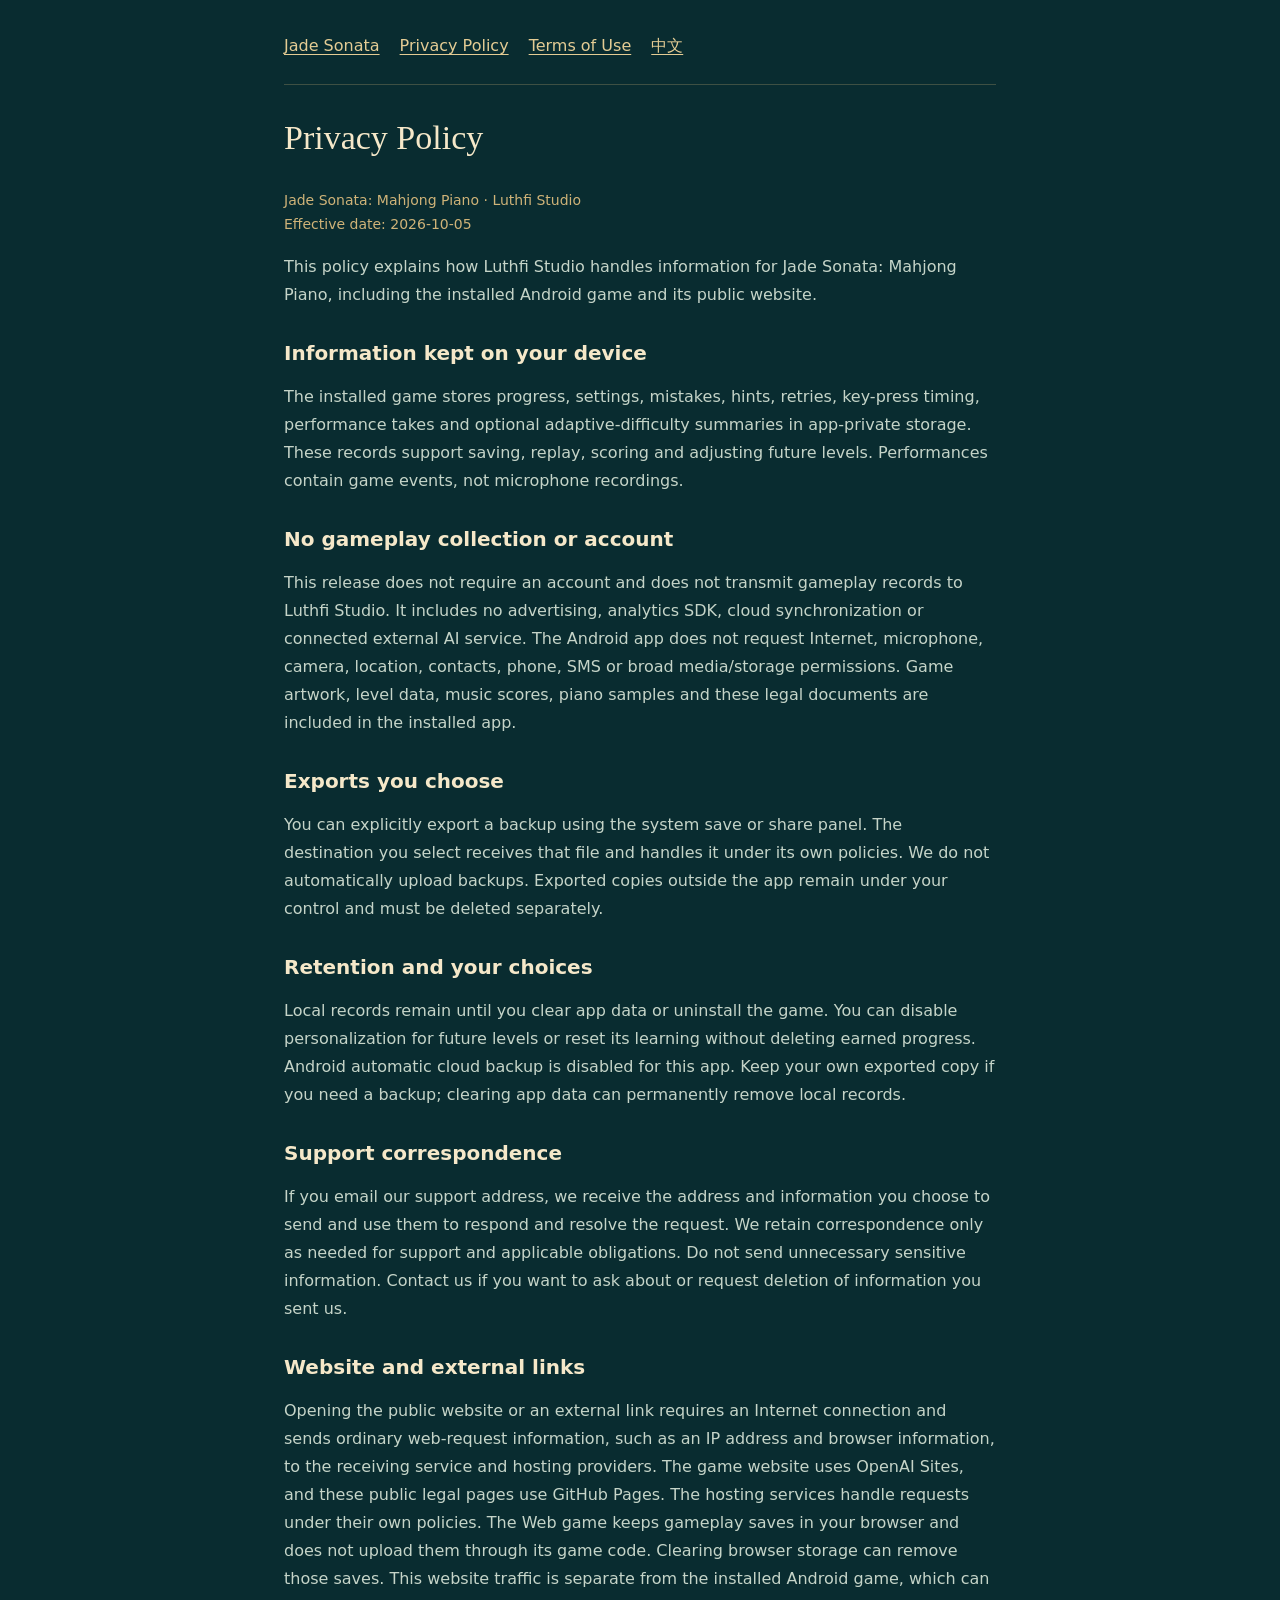
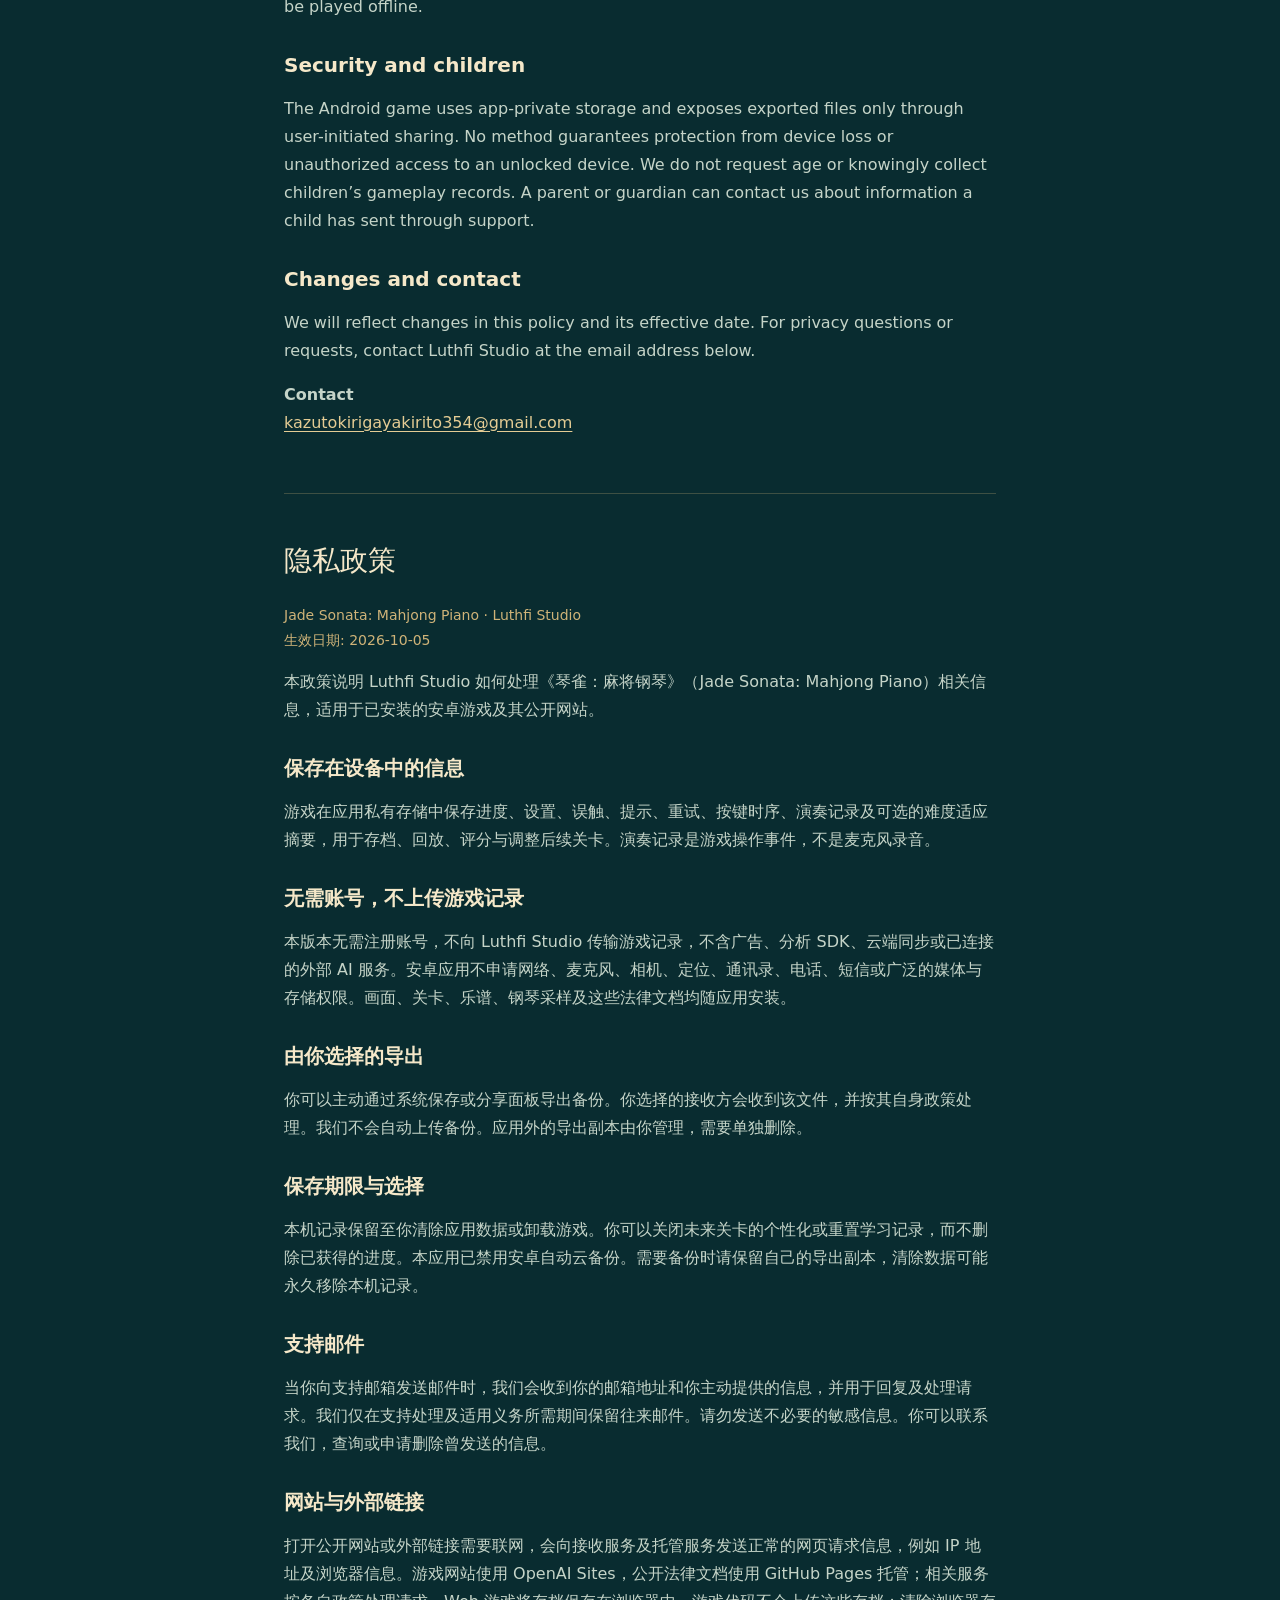
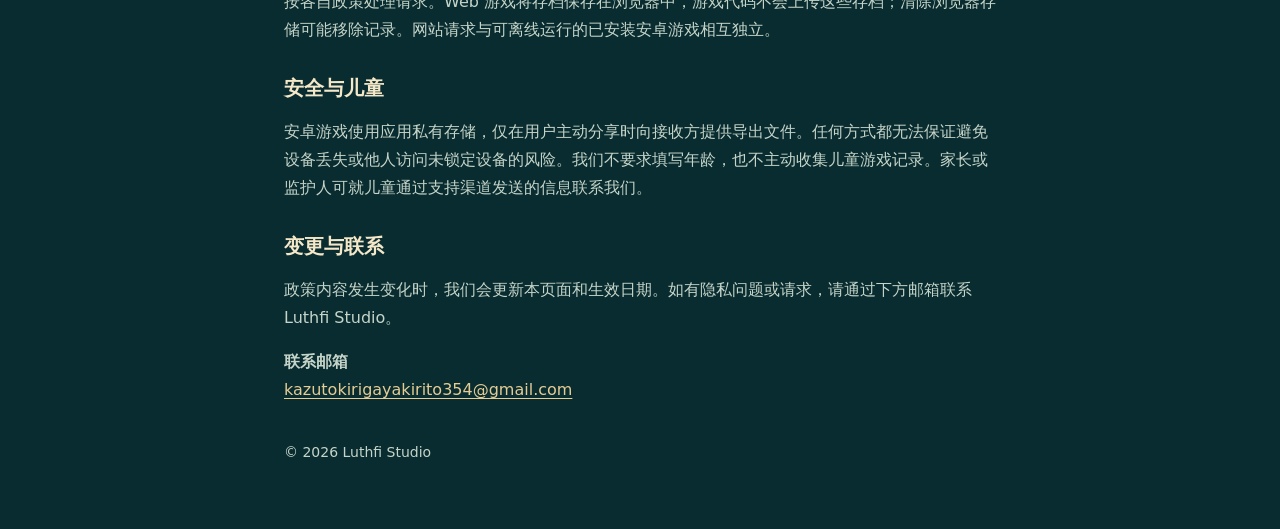
==== privacy.html @ e63b400b "Publish Jade Sonata privacy policy and terms" ====
<!doctype html><html lang="en"><head><meta charset="utf-8"><meta name="viewport" content="width=device-width,initial-scale=1"><meta name="description" content="Privacy Policy for Jade Sonata: Mahjong Piano by Luthfi Studio."><title>Privacy Policy · Jade Sonata</title><link rel="canonical" href="https://ownerhzh.github.io/jade-sonata-legal/privacy.html"><style>:root{color-scheme:dark}*{box-sizing:border-box}body{margin:0;background:#092c30;color:#f5e8c9;font:16px/1.75 system-ui,sans-serif}main{max-width:760px;margin:auto;padding:32px 24px 64px}nav{display:flex;gap:20px;flex-wrap:wrap;padding-bottom:24px;border-bottom:1px solid #cfb37844;margin-bottom:32px}a{color:#e4cc94;text-underline-offset:3px;overflow-wrap:anywhere}a:focus-visible{outline:2px solid #cfb378;outline-offset:4px}h1{font:400 34px/1.25 Georgia,'Songti SC',serif}h2{font:400 28px/1.4 Georgia,'Songti SC',serif}h3{font-size:20px;line-height:1.4;margin:30px 0 8px}p{color:#c5d4c8}.legal-meta{color:#cfb378;font-size:14px}.translation{margin-top:56px;padding-top:24px;border-top:1px solid #cfb37844}.legal-public{display:none}footer{margin-top:36px;font-size:14px;color:#c5d4c8}</style></head><body><main><nav aria-label="Legal pages"><a href="./">Jade Sonata</a><a href="privacy.html">Privacy Policy</a><a href="terms.html">Terms of Use</a><a href="#zh" lang="zh">中文</a></nav><article class="legal-copy" lang="en" data-no-translate><h1>Privacy Policy</h1><p class="legal-meta">Jade Sonata: Mahjong Piano · Luthfi Studio<br>Effective date: 2026-10-05</p><p>This policy explains how Luthfi Studio handles information for Jade Sonata: Mahjong Piano, including the installed Android game and its public website.</p><section><h3>Information kept on your device</h3><p>The installed game stores progress, settings, mistakes, hints, retries, key-press timing, performance takes and optional adaptive-difficulty summaries in app-private storage. These records support saving, replay, scoring and adjusting future levels. Performances contain game events, not microphone recordings.</p></section><section><h3>No gameplay collection or account</h3><p>This release does not require an account and does not transmit gameplay records to Luthfi Studio. It includes no advertising, analytics SDK, cloud synchronization or connected external AI service. The Android app does not request Internet, microphone, camera, location, contacts, phone, SMS or broad media/storage permissions. Game artwork, level data, music scores, piano samples and these legal documents are included in the installed app.</p></section><section><h3>Exports you choose</h3><p>You can explicitly export a backup using the system save or share panel. The destination you select receives that file and handles it under its own policies. We do not automatically upload backups. Exported copies outside the app remain under your control and must be deleted separately.</p></section><section><h3>Retention and your choices</h3><p>Local records remain until you clear app data or uninstall the game. You can disable personalization for future levels or reset its learning without deleting earned progress. Android automatic cloud backup is disabled for this app. Keep your own exported copy if you need a backup; clearing app data can permanently remove local records.</p></section><section><h3>Support correspondence</h3><p>If you email our support address, we receive the address and information you choose to send and use them to respond and resolve the request. We retain correspondence only as needed for support and applicable obligations. Do not send unnecessary sensitive information. Contact us if you want to ask about or request deletion of information you sent us.</p></section><section><h3>Website and external links</h3><p>Opening the public website or an external link requires an Internet connection and sends ordinary web-request information, such as an IP address and browser information, to the receiving service and hosting providers. The game website uses OpenAI Sites, and these public legal pages use GitHub Pages. The hosting services handle requests under their own policies. The Web game keeps gameplay saves in your browser and does not upload them through its game code. Clearing browser storage can remove those saves. This website traffic is separate from the installed Android game, which can be played offline.</p></section><section><h3>Security and children</h3><p>The Android game uses app-private storage and exposes exported files only through user-initiated sharing. No method guarantees protection from device loss or unauthorized access to an unlocked device. We do not request age or knowingly collect children’s gameplay records. A parent or guardian can contact us about information a child has sent through support.</p></section><section><h3>Changes and contact</h3><p>We will reflect changes in this policy and its effective date. For privacy questions or requests, contact Luthfi Studio at the email address below.</p></section><p><strong>Contact</strong><br><a href="mailto:kazutokirigayakirito354@gmail.com">kazutokirigayakirito354@gmail.com</a></p><p class="legal-public"><a href="https://ownerhzh.github.io/jade-sonata-legal/privacy.html" rel="noreferrer">Open the public page (Internet required)</a></p></article><div class="translation" id="zh"><article class="legal-copy" lang="zh" data-no-translate><h2>隐私政策</h2><p class="legal-meta">Jade Sonata: Mahjong Piano · Luthfi Studio<br>生效日期: 2026-10-05</p><p>本政策说明 Luthfi Studio 如何处理《琴雀：麻将钢琴》（Jade Sonata: Mahjong Piano）相关信息，适用于已安装的安卓游戏及其公开网站。</p><section><h3>保存在设备中的信息</h3><p>游戏在应用私有存储中保存进度、设置、误触、提示、重试、按键时序、演奏记录及可选的难度适应摘要，用于存档、回放、评分与调整后续关卡。演奏记录是游戏操作事件，不是麦克风录音。</p></section><section><h3>无需账号，不上传游戏记录</h3><p>本版本无需注册账号，不向 Luthfi Studio 传输游戏记录，不含广告、分析 SDK、云端同步或已连接的外部 AI 服务。安卓应用不申请网络、麦克风、相机、定位、通讯录、电话、短信或广泛的媒体与存储权限。画面、关卡、乐谱、钢琴采样及这些法律文档均随应用安装。</p></section><section><h3>由你选择的导出</h3><p>你可以主动通过系统保存或分享面板导出备份。你选择的接收方会收到该文件，并按其自身政策处理。我们不会自动上传备份。应用外的导出副本由你管理，需要单独删除。</p></section><section><h3>保存期限与选择</h3><p>本机记录保留至你清除应用数据或卸载游戏。你可以关闭未来关卡的个性化或重置学习记录，而不删除已获得的进度。本应用已禁用安卓自动云备份。需要备份时请保留自己的导出副本，清除数据可能永久移除本机记录。</p></section><section><h3>支持邮件</h3><p>当你向支持邮箱发送邮件时，我们会收到你的邮箱地址和你主动提供的信息，并用于回复及处理请求。我们仅在支持处理及适用义务所需期间保留往来邮件。请勿发送不必要的敏感信息。你可以联系我们，查询或申请删除曾发送的信息。</p></section><section><h3>网站与外部链接</h3><p>打开公开网站或外部链接需要联网，会向接收服务及托管服务发送正常的网页请求信息，例如 IP 地址及浏览器信息。游戏网站使用 OpenAI Sites，公开法律文档使用 GitHub Pages 托管；相关服务按各自政策处理请求。Web 游戏将存档保存在浏览器中，游戏代码不会上传这些存档；清除浏览器存储可能移除记录。网站请求与可离线运行的已安装安卓游戏相互独立。</p></section><section><h3>安全与儿童</h3><p>安卓游戏使用应用私有存储，仅在用户主动分享时向接收方提供导出文件。任何方式都无法保证避免设备丢失或他人访问未锁定设备的风险。我们不要求填写年龄，也不主动收集儿童游戏记录。家长或监护人可就儿童通过支持渠道发送的信息联系我们。</p></section><section><h3>变更与联系</h3><p>政策内容发生变化时，我们会更新本页面和生效日期。如有隐私问题或请求，请通过下方邮箱联系 Luthfi Studio。</p></section><p><strong>联系邮箱</strong><br><a href="mailto:kazutokirigayakirito354@gmail.com">kazutokirigayakirito354@gmail.com</a></p><p class="legal-public"><a href="https://ownerhzh.github.io/jade-sonata-legal/privacy.html" rel="noreferrer">查看公开网页（需要网络）</a></p></article></div><footer>© 2026 Luthfi Studio</footer></main></body></html>
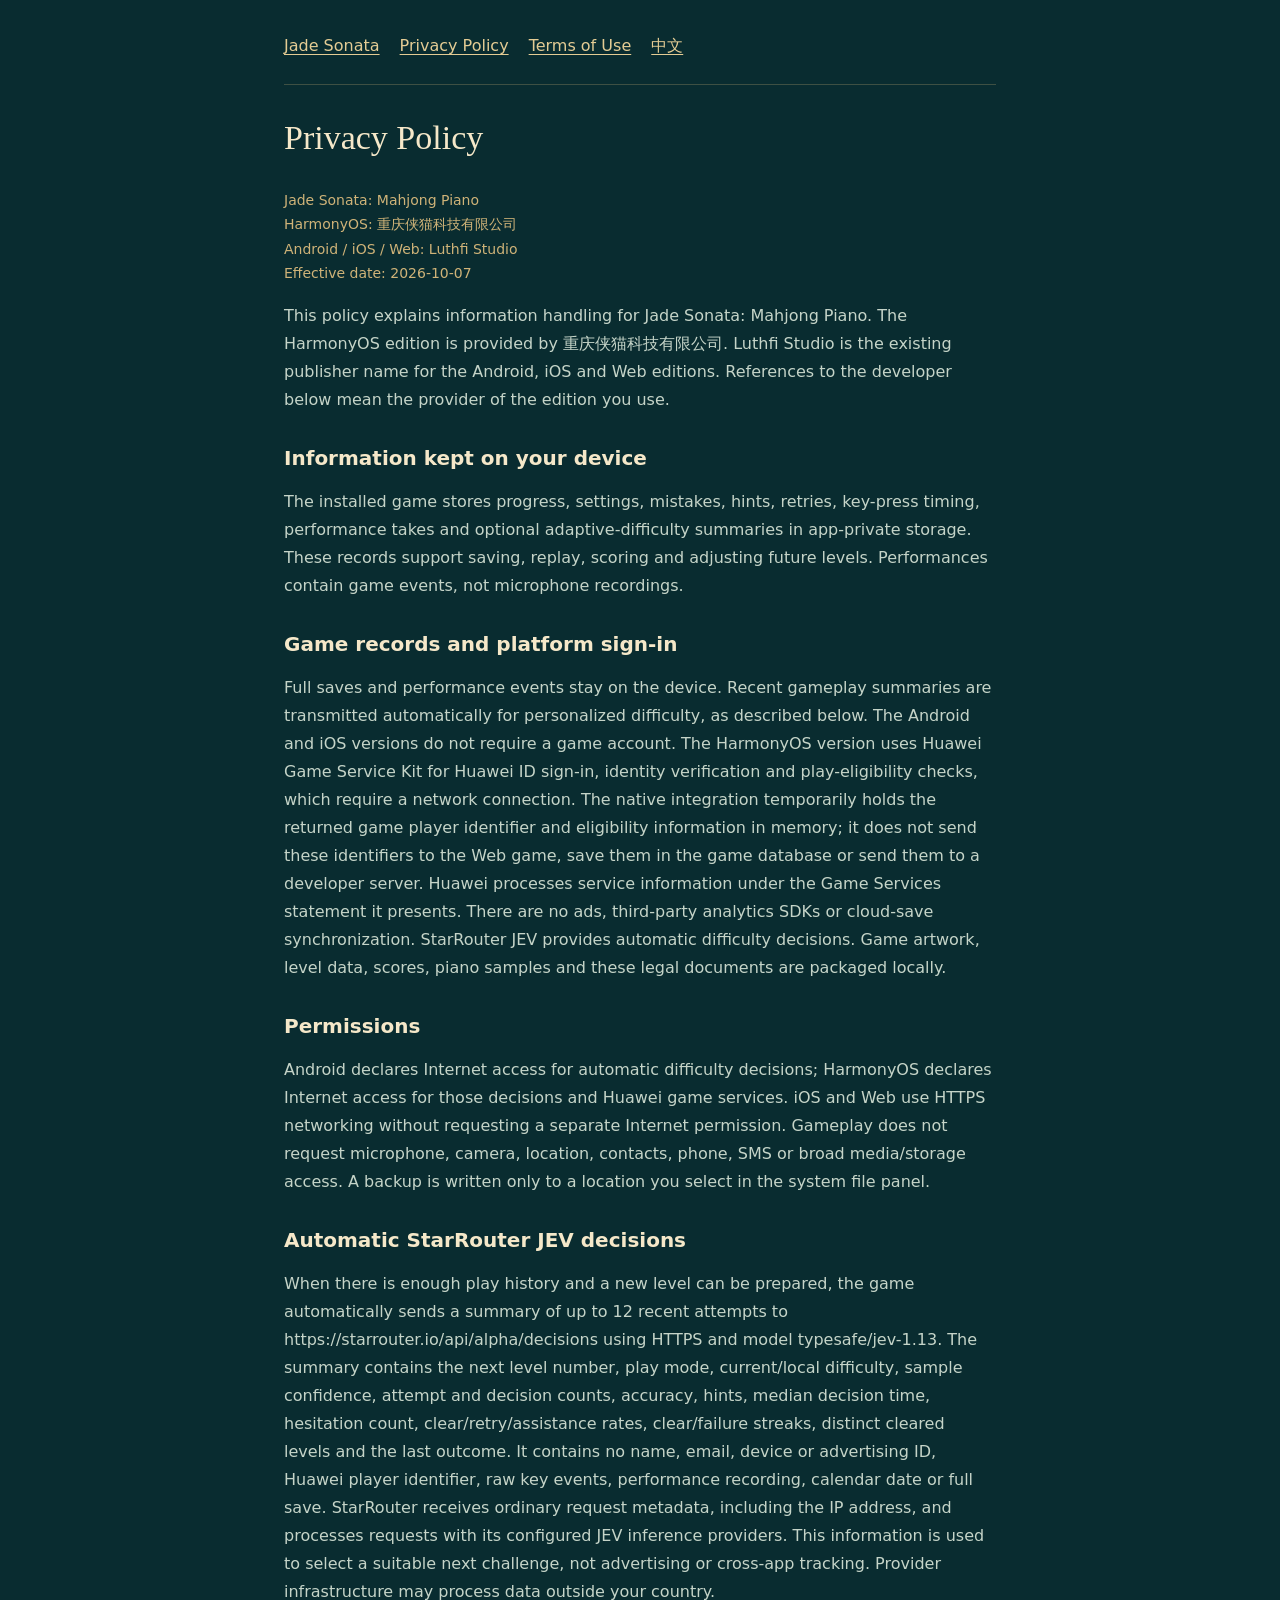
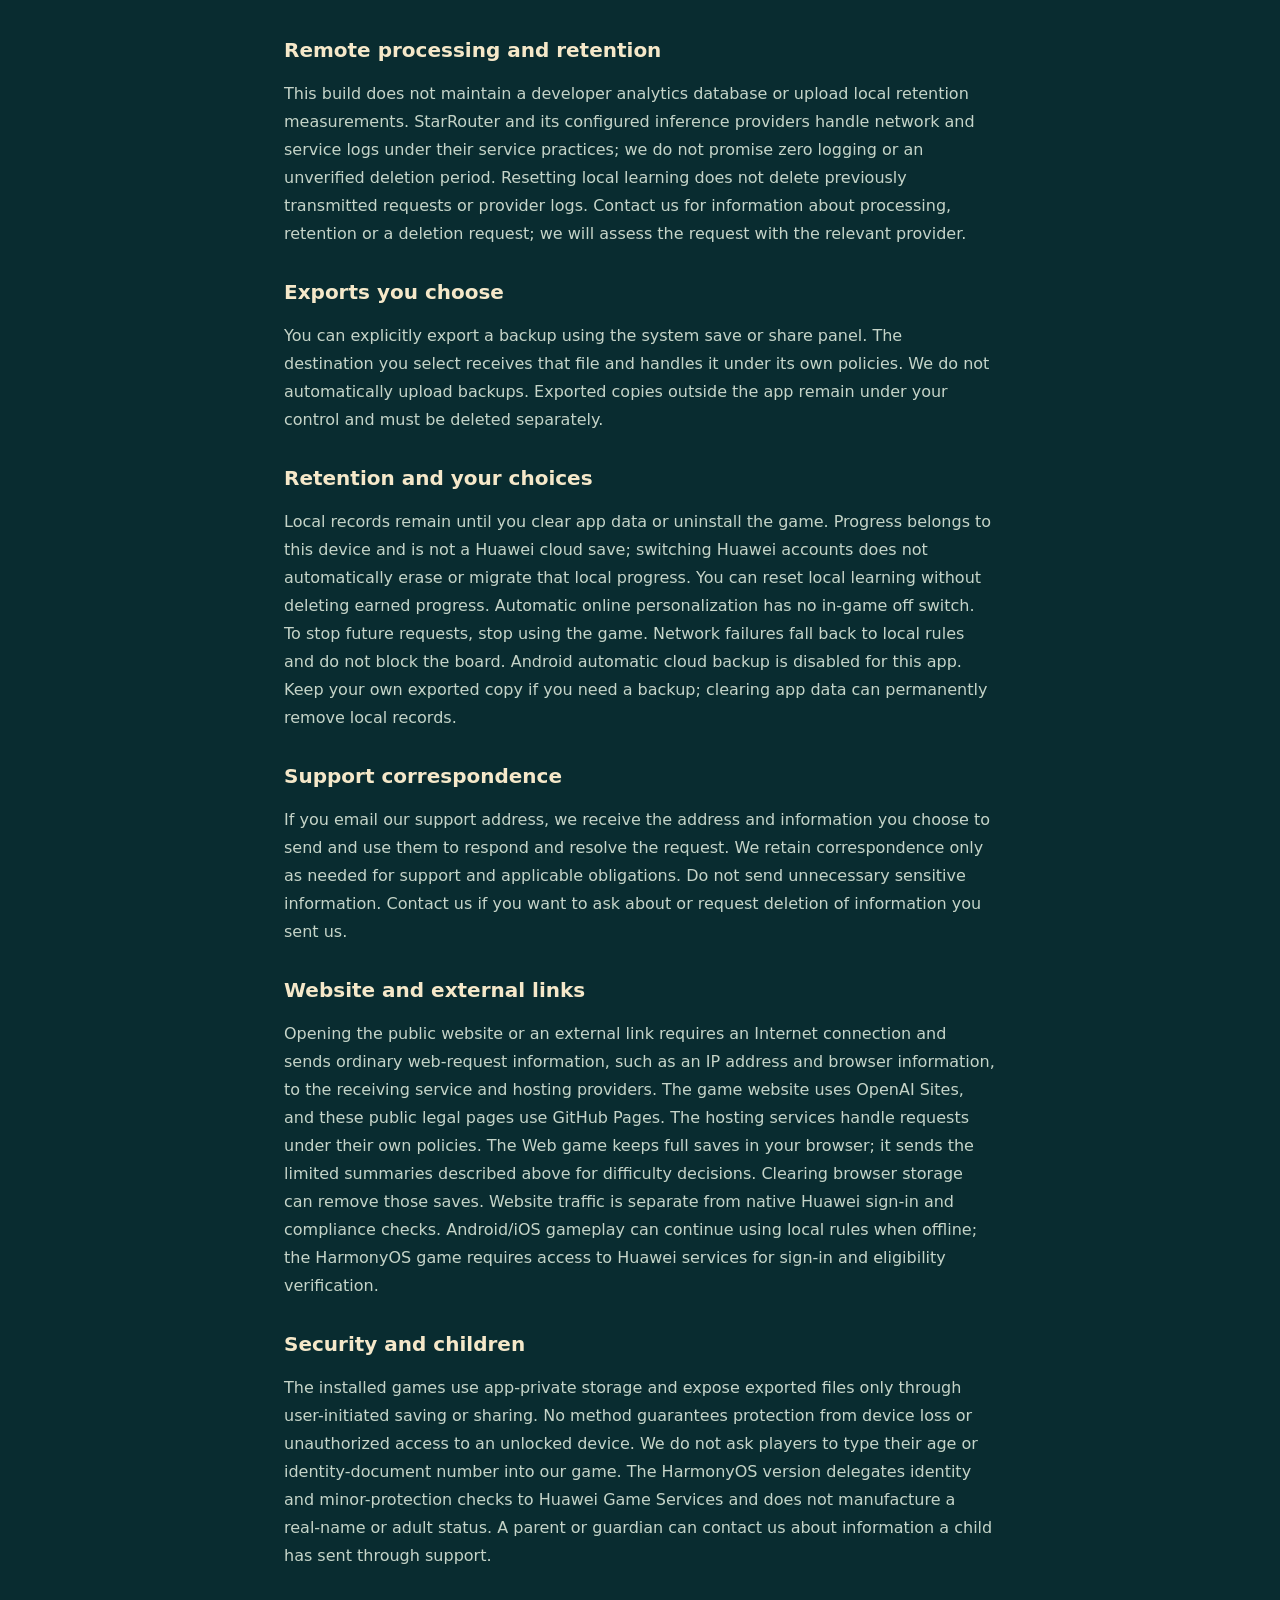
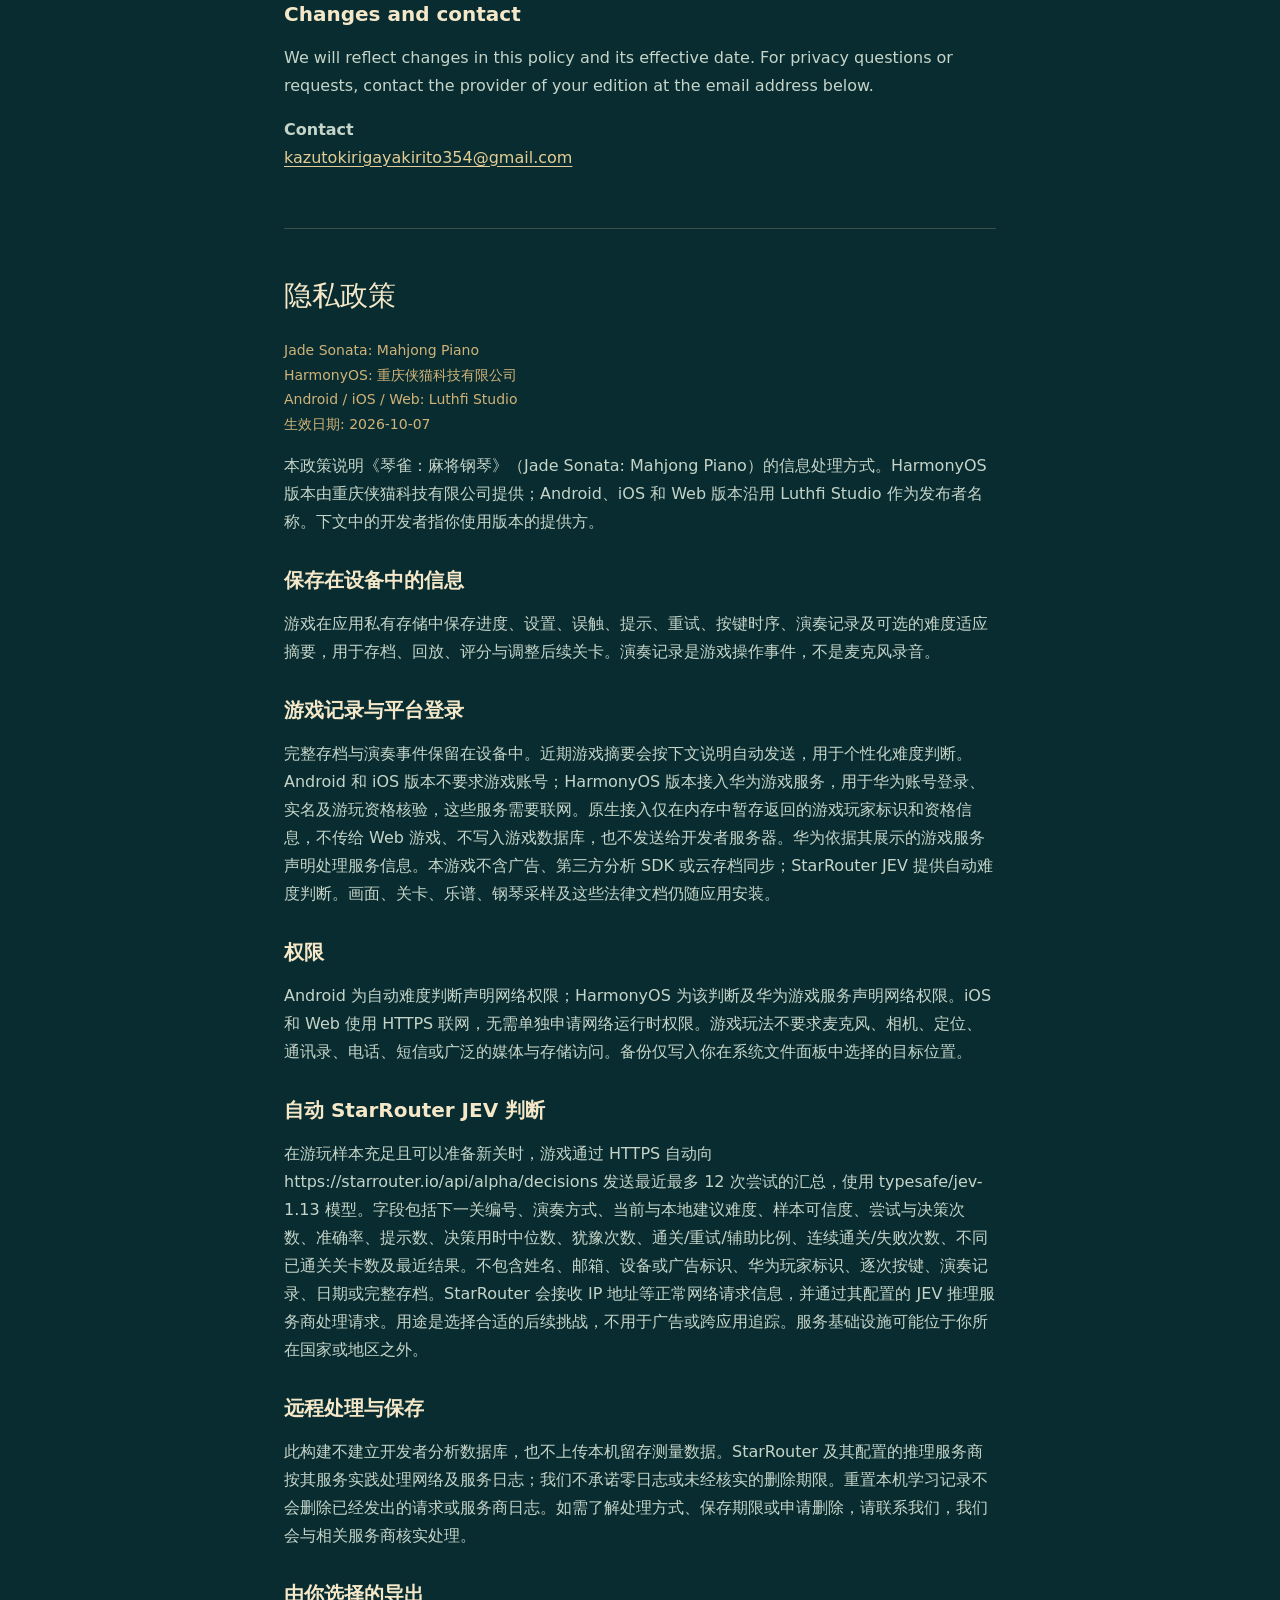
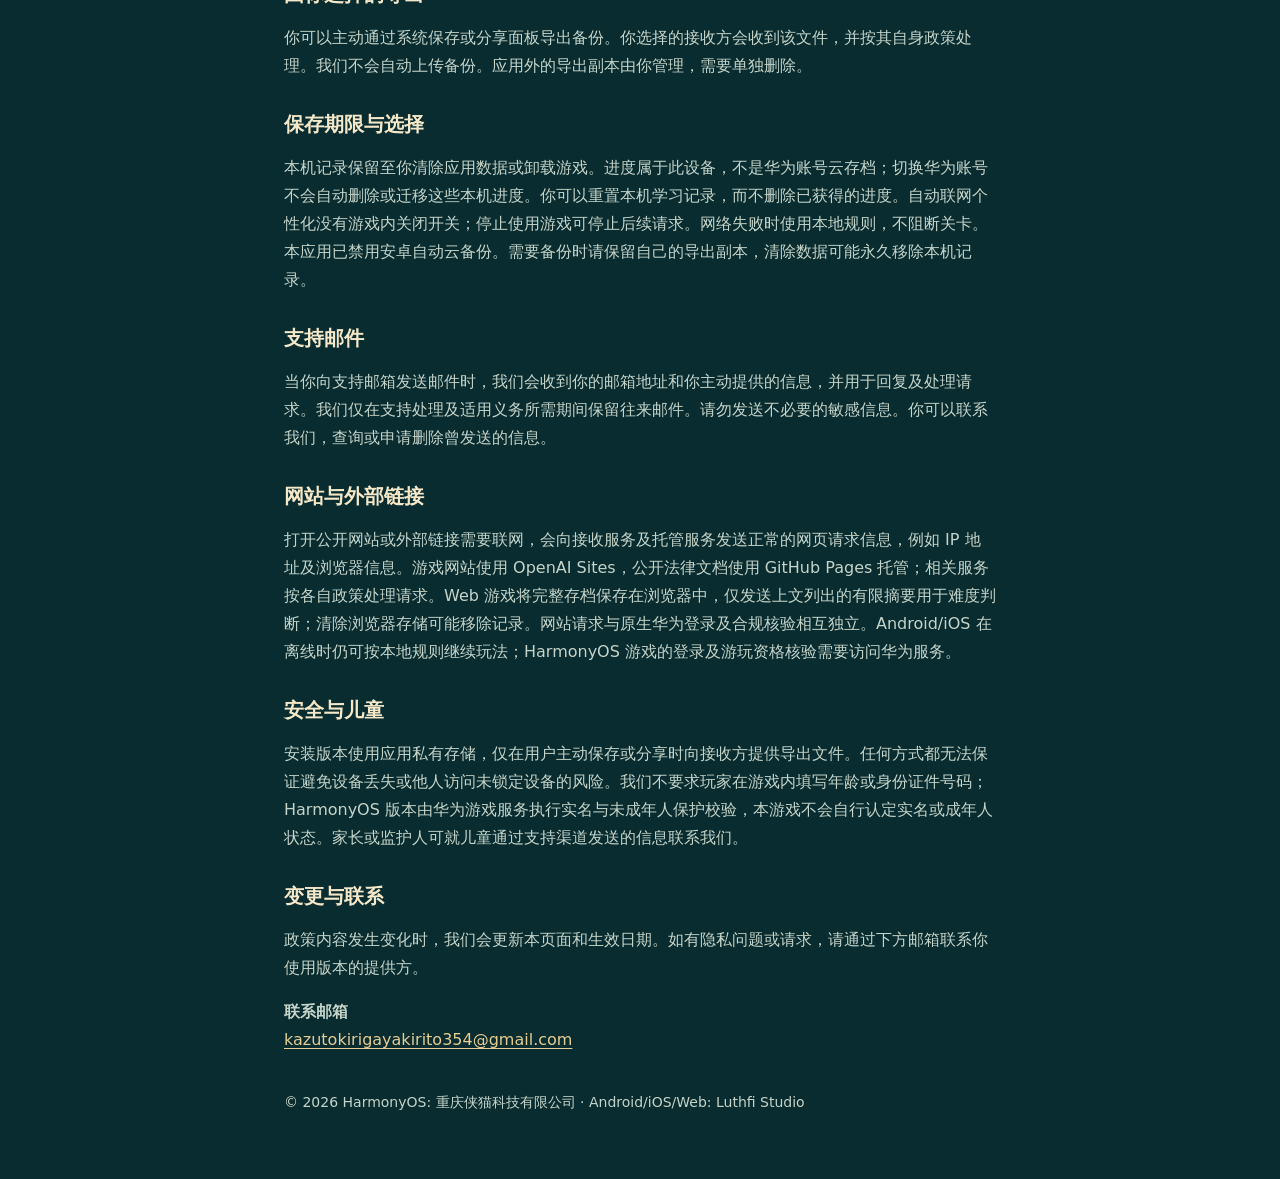
==== commit 7eee3d05: "Disclose automatic StarRouter JEV personalization across platforms" ====
--- a/privacy.html
+++ b/privacy.html
@@ -1 +1 @@
-<!doctype html><html lang="en"><head><meta charset="utf-8"><meta name="viewport" content="width=device-width,initial-scale=1"><meta name="description" content="Privacy Policy for Jade Sonata: Mahjong Piano by Luthfi Studio."><title>Privacy Policy · Jade Sonata</title><link rel="canonical" href="https://ownerhzh.github.io/jade-sonata-legal/privacy.html"><style>:root{color-scheme:dark}*{box-sizing:border-box}body{margin:0;background:#092c30;color:#f5e8c9;font:16px/1.75 system-ui,sans-serif}main{max-width:760px;margin:auto;padding:32px 24px 64px}nav{display:flex;gap:20px;flex-wrap:wrap;padding-bottom:24px;border-bottom:1px solid #cfb37844;margin-bottom:32px}a{color:#e4cc94;text-underline-offset:3px;overflow-wrap:anywhere}a:focus-visible{outline:2px solid #cfb378;outline-offset:4px}h1{font:400 34px/1.25 Georgia,'Songti SC',serif}h2{font:400 28px/1.4 Georgia,'Songti SC',serif}h3{font-size:20px;line-height:1.4;margin:30px 0 8px}p{color:#c5d4c8}.legal-meta{color:#cfb378;font-size:14px}.translation{margin-top:56px;padding-top:24px;border-top:1px solid #cfb37844}.legal-public{display:none}footer{margin-top:36px;font-size:14px;color:#c5d4c8}</style></head><body><main><nav aria-label="Legal pages"><a href="./">Jade Sonata</a><a href="privacy.html">Privacy Policy</a><a href="terms.html">Terms of Use</a><a href="#zh" lang="zh">中文</a></nav><article class="legal-copy" lang="en" data-no-translate><h1>Privacy Policy</h1><p class="legal-meta">Jade Sonata: Mahjong Piano · Luthfi Studio<br>Effective date: 2026-10-05</p><p>This policy explains how Luthfi Studio handles information for Jade Sonata: Mahjong Piano, including the installed Android game and its public website.</p><section><h3>Information kept on your device</h3><p>The installed game stores progress, settings, mistakes, hints, retries, key-press timing, performance takes and optional adaptive-difficulty summaries in app-private storage. These records support saving, replay, scoring and adjusting future levels. Performances contain game events, not microphone recordings.</p></section><section><h3>No gameplay collection or account</h3><p>This release does not require an account and does not transmit gameplay records to Luthfi Studio. It includes no advertising, analytics SDK, cloud synchronization or connected external AI service. The Android app does not request Internet, microphone, camera, location, contacts, phone, SMS or broad media/storage permissions. Game artwork, level data, music scores, piano samples and these legal documents are included in the installed app.</p></section><section><h3>Exports you choose</h3><p>You can explicitly export a backup using the system save or share panel. The destination you select receives that file and handles it under its own policies. We do not automatically upload backups. Exported copies outside the app remain under your control and must be deleted separately.</p></section><section><h3>Retention and your choices</h3><p>Local records remain until you clear app data or uninstall the game. You can disable personalization for future levels or reset its learning without deleting earned progress. Android automatic cloud backup is disabled for this app. Keep your own exported copy if you need a backup; clearing app data can permanently remove local records.</p></section><section><h3>Support correspondence</h3><p>If you email our support address, we receive the address and information you choose to send and use them to respond and resolve the request. We retain correspondence only as needed for support and applicable obligations. Do not send unnecessary sensitive information. Contact us if you want to ask about or request deletion of information you sent us.</p></section><section><h3>Website and external links</h3><p>Opening the public website or an external link requires an Internet connection and sends ordinary web-request information, such as an IP address and browser information, to the receiving service and hosting providers. The game website uses OpenAI Sites, and these public legal pages use GitHub Pages. The hosting services handle requests under their own policies. The Web game keeps gameplay saves in your browser and does not upload them through its game code. Clearing browser storage can remove those saves. This website traffic is separate from the installed Android game, which can be played offline.</p></section><section><h3>Security and children</h3><p>The Android game uses app-private storage and exposes exported files only through user-initiated sharing. No method guarantees protection from device loss or unauthorized access to an unlocked device. We do not request age or knowingly collect children’s gameplay records. A parent or guardian can contact us about information a child has sent through support.</p></section><section><h3>Changes and contact</h3><p>We will reflect changes in this policy and its effective date. For privacy questions or requests, contact Luthfi Studio at the email address below.</p></section><p><strong>Contact</strong><br><a href="mailto:kazutokirigayakirito354@gmail.com">kazutokirigayakirito354@gmail.com</a></p><p class="legal-public"><a href="https://ownerhzh.github.io/jade-sonata-legal/privacy.html" rel="noreferrer">Open the public page (Internet required)</a></p></article><div class="translation" id="zh"><article class="legal-copy" lang="zh" data-no-translate><h2>隐私政策</h2><p class="legal-meta">Jade Sonata: Mahjong Piano · Luthfi Studio<br>生效日期: 2026-10-05</p><p>本政策说明 Luthfi Studio 如何处理《琴雀：麻将钢琴》（Jade Sonata: Mahjong Piano）相关信息，适用于已安装的安卓游戏及其公开网站。</p><section><h3>保存在设备中的信息</h3><p>游戏在应用私有存储中保存进度、设置、误触、提示、重试、按键时序、演奏记录及可选的难度适应摘要，用于存档、回放、评分与调整后续关卡。演奏记录是游戏操作事件，不是麦克风录音。</p></section><section><h3>无需账号，不上传游戏记录</h3><p>本版本无需注册账号，不向 Luthfi Studio 传输游戏记录，不含广告、分析 SDK、云端同步或已连接的外部 AI 服务。安卓应用不申请网络、麦克风、相机、定位、通讯录、电话、短信或广泛的媒体与存储权限。画面、关卡、乐谱、钢琴采样及这些法律文档均随应用安装。</p></section><section><h3>由你选择的导出</h3><p>你可以主动通过系统保存或分享面板导出备份。你选择的接收方会收到该文件，并按其自身政策处理。我们不会自动上传备份。应用外的导出副本由你管理，需要单独删除。</p></section><section><h3>保存期限与选择</h3><p>本机记录保留至你清除应用数据或卸载游戏。你可以关闭未来关卡的个性化或重置学习记录，而不删除已获得的进度。本应用已禁用安卓自动云备份。需要备份时请保留自己的导出副本，清除数据可能永久移除本机记录。</p></section><section><h3>支持邮件</h3><p>当你向支持邮箱发送邮件时，我们会收到你的邮箱地址和你主动提供的信息，并用于回复及处理请求。我们仅在支持处理及适用义务所需期间保留往来邮件。请勿发送不必要的敏感信息。你可以联系我们，查询或申请删除曾发送的信息。</p></section><section><h3>网站与外部链接</h3><p>打开公开网站或外部链接需要联网，会向接收服务及托管服务发送正常的网页请求信息，例如 IP 地址及浏览器信息。游戏网站使用 OpenAI Sites，公开法律文档使用 GitHub Pages 托管；相关服务按各自政策处理请求。Web 游戏将存档保存在浏览器中，游戏代码不会上传这些存档；清除浏览器存储可能移除记录。网站请求与可离线运行的已安装安卓游戏相互独立。</p></section><section><h3>安全与儿童</h3><p>安卓游戏使用应用私有存储，仅在用户主动分享时向接收方提供导出文件。任何方式都无法保证避免设备丢失或他人访问未锁定设备的风险。我们不要求填写年龄，也不主动收集儿童游戏记录。家长或监护人可就儿童通过支持渠道发送的信息联系我们。</p></section><section><h3>变更与联系</h3><p>政策内容发生变化时，我们会更新本页面和生效日期。如有隐私问题或请求，请通过下方邮箱联系 Luthfi Studio。</p></section><p><strong>联系邮箱</strong><br><a href="mailto:kazutokirigayakirito354@gmail.com">kazutokirigayakirito354@gmail.com</a></p><p class="legal-public"><a href="https://ownerhzh.github.io/jade-sonata-legal/privacy.html" rel="noreferrer">查看公开网页（需要网络）</a></p></article></div><footer>© 2026 Luthfi Studio</footer></main></body></html>
+<!doctype html><html lang="en"><head><meta charset="utf-8"><meta name="viewport" content="width=device-width,initial-scale=1"><meta name="description" content="Privacy Policy for Jade Sonata: Mahjong Piano — HarmonyOS: 重庆侠猫科技有限公司; Android/iOS/Web: Luthfi Studio."><title>Privacy Policy · Jade Sonata</title><link rel="canonical" href="https://ownerhzh.github.io/jade-sonata-legal/privacy.html"><style>:root{color-scheme:dark}*{box-sizing:border-box}body{margin:0;background:#092c30;color:#f5e8c9;font:16px/1.75 system-ui,sans-serif}main{max-width:760px;margin:auto;padding:32px 24px 64px}nav{display:flex;gap:20px;flex-wrap:wrap;padding-bottom:24px;border-bottom:1px solid #cfb37844;margin-bottom:32px}a{color:#e4cc94;text-underline-offset:3px;overflow-wrap:anywhere}a:focus-visible{outline:2px solid #cfb378;outline-offset:4px}h1{font:400 34px/1.25 Georgia,'Songti SC',serif}h2{font:400 28px/1.4 Georgia,'Songti SC',serif}h3{font-size:20px;line-height:1.4;margin:30px 0 8px}p{color:#c5d4c8}.legal-meta{color:#cfb378;font-size:14px}.translation{margin-top:56px;padding-top:24px;border-top:1px solid #cfb37844}.legal-public{display:none}footer{margin-top:36px;font-size:14px;color:#c5d4c8}</style></head><body><main><nav aria-label="Legal pages"><a href="./">Jade Sonata</a><a href="privacy.html">Privacy Policy</a><a href="terms.html">Terms of Use</a><a href="#zh" lang="zh">中文</a></nav><article class="legal-copy" lang="en" data-no-translate><h1>Privacy Policy</h1><p class="legal-meta">Jade Sonata: Mahjong Piano<br>HarmonyOS: 重庆侠猫科技有限公司<br>Android / iOS / Web: Luthfi Studio<br>Effective date: 2026-10-07</p><p>This policy explains information handling for Jade Sonata: Mahjong Piano. The HarmonyOS edition is provided by 重庆侠猫科技有限公司. Luthfi Studio is the existing publisher name for the Android, iOS and Web editions. References to the developer below mean the provider of the edition you use.</p><section><h3>Information kept on your device</h3><p>The installed game stores progress, settings, mistakes, hints, retries, key-press timing, performance takes and optional adaptive-difficulty summaries in app-private storage. These records support saving, replay, scoring and adjusting future levels. Performances contain game events, not microphone recordings.</p></section><section><h3>Game records and platform sign-in</h3><p>Full saves and performance events stay on the device. Recent gameplay summaries are transmitted automatically for personalized difficulty, as described below. The Android and iOS versions do not require a game account. The HarmonyOS version uses Huawei Game Service Kit for Huawei ID sign-in, identity verification and play-eligibility checks, which require a network connection. The native integration temporarily holds the returned game player identifier and eligibility information in memory; it does not send these identifiers to the Web game, save them in the game database or send them to a developer server. Huawei processes service information under the Game Services statement it presents. There are no ads, third-party analytics SDKs or cloud-save synchronization. StarRouter JEV provides automatic difficulty decisions. Game artwork, level data, scores, piano samples and these legal documents are packaged locally.</p></section><section><h3>Permissions</h3><p>Android declares Internet access for automatic difficulty decisions; HarmonyOS declares Internet access for those decisions and Huawei game services. iOS and Web use HTTPS networking without requesting a separate Internet permission. Gameplay does not request microphone, camera, location, contacts, phone, SMS or broad media/storage access. A backup is written only to a location you select in the system file panel.</p></section><section><h3>Automatic StarRouter JEV decisions</h3><p>When there is enough play history and a new level can be prepared, the game automatically sends a summary of up to 12 recent attempts to https://starrouter.io/api/alpha/decisions using HTTPS and model typesafe/jev-1.13. The summary contains the next level number, play mode, current/local difficulty, sample confidence, attempt and decision counts, accuracy, hints, median decision time, hesitation count, clear/retry/assistance rates, clear/failure streaks, distinct cleared levels and the last outcome. It contains no name, email, device or advertising ID, Huawei player identifier, raw key events, performance recording, calendar date or full save. StarRouter receives ordinary request metadata, including the IP address, and processes requests with its configured JEV inference providers. This information is used to select a suitable next challenge, not advertising or cross-app tracking. Provider infrastructure may process data outside your country.</p></section><section><h3>Remote processing and retention</h3><p>This build does not maintain a developer analytics database or upload local retention measurements. StarRouter and its configured inference providers handle network and service logs under their service practices; we do not promise zero logging or an unverified deletion period. Resetting local learning does not delete previously transmitted requests or provider logs. Contact us for information about processing, retention or a deletion request; we will assess the request with the relevant provider.</p></section><section><h3>Exports you choose</h3><p>You can explicitly export a backup using the system save or share panel. The destination you select receives that file and handles it under its own policies. We do not automatically upload backups. Exported copies outside the app remain under your control and must be deleted separately.</p></section><section><h3>Retention and your choices</h3><p>Local records remain until you clear app data or uninstall the game. Progress belongs to this device and is not a Huawei cloud save; switching Huawei accounts does not automatically erase or migrate that local progress. You can reset local learning without deleting earned progress. Automatic online personalization has no in-game off switch. To stop future requests, stop using the game. Network failures fall back to local rules and do not block the board. Android automatic cloud backup is disabled for this app. Keep your own exported copy if you need a backup; clearing app data can permanently remove local records.</p></section><section><h3>Support correspondence</h3><p>If you email our support address, we receive the address and information you choose to send and use them to respond and resolve the request. We retain correspondence only as needed for support and applicable obligations. Do not send unnecessary sensitive information. Contact us if you want to ask about or request deletion of information you sent us.</p></section><section><h3>Website and external links</h3><p>Opening the public website or an external link requires an Internet connection and sends ordinary web-request information, such as an IP address and browser information, to the receiving service and hosting providers. The game website uses OpenAI Sites, and these public legal pages use GitHub Pages. The hosting services handle requests under their own policies. The Web game keeps full saves in your browser; it sends the limited summaries described above for difficulty decisions. Clearing browser storage can remove those saves. Website traffic is separate from native Huawei sign-in and compliance checks. Android/iOS gameplay can continue using local rules when offline; the HarmonyOS game requires access to Huawei services for sign-in and eligibility verification.</p></section><section><h3>Security and children</h3><p>The installed games use app-private storage and expose exported files only through user-initiated saving or sharing. No method guarantees protection from device loss or unauthorized access to an unlocked device. We do not ask players to type their age or identity-document number into our game. The HarmonyOS version delegates identity and minor-protection checks to Huawei Game Services and does not manufacture a real-name or adult status. A parent or guardian can contact us about information a child has sent through support.</p></section><section><h3>Changes and contact</h3><p>We will reflect changes in this policy and its effective date. For privacy questions or requests, contact the provider of your edition at the email address below.</p></section><p><strong>Contact</strong><br><a href="mailto:kazutokirigayakirito354@gmail.com">kazutokirigayakirito354@gmail.com</a></p><p class="legal-public"><a href="https://ownerhzh.github.io/jade-sonata-legal/privacy.html" rel="noreferrer">Open the public page (Internet required)</a></p></article><div class="translation" id="zh"><article class="legal-copy" lang="zh" data-no-translate><h2>隐私政策</h2><p class="legal-meta">Jade Sonata: Mahjong Piano<br>HarmonyOS: 重庆侠猫科技有限公司<br>Android / iOS / Web: Luthfi Studio<br>生效日期: 2026-10-07</p><p>本政策说明《琴雀：麻将钢琴》（Jade Sonata: Mahjong Piano）的信息处理方式。HarmonyOS 版本由重庆侠猫科技有限公司提供；Android、iOS 和 Web 版本沿用 Luthfi Studio 作为发布者名称。下文中的开发者指你使用版本的提供方。</p><section><h3>保存在设备中的信息</h3><p>游戏在应用私有存储中保存进度、设置、误触、提示、重试、按键时序、演奏记录及可选的难度适应摘要，用于存档、回放、评分与调整后续关卡。演奏记录是游戏操作事件，不是麦克风录音。</p></section><section><h3>游戏记录与平台登录</h3><p>完整存档与演奏事件保留在设备中。近期游戏摘要会按下文说明自动发送，用于个性化难度判断。Android 和 iOS 版本不要求游戏账号；HarmonyOS 版本接入华为游戏服务，用于华为账号登录、实名及游玩资格核验，这些服务需要联网。原生接入仅在内存中暂存返回的游戏玩家标识和资格信息，不传给 Web 游戏、不写入游戏数据库，也不发送给开发者服务器。华为依据其展示的游戏服务声明处理服务信息。本游戏不含广告、第三方分析 SDK 或云存档同步；StarRouter JEV 提供自动难度判断。画面、关卡、乐谱、钢琴采样及这些法律文档仍随应用安装。</p></section><section><h3>权限</h3><p>Android 为自动难度判断声明网络权限；HarmonyOS 为该判断及华为游戏服务声明网络权限。iOS 和 Web 使用 HTTPS 联网，无需单独申请网络运行时权限。游戏玩法不要求麦克风、相机、定位、通讯录、电话、短信或广泛的媒体与存储访问。备份仅写入你在系统文件面板中选择的目标位置。</p></section><section><h3>自动 StarRouter JEV 判断</h3><p>在游玩样本充足且可以准备新关时，游戏通过 HTTPS 自动向 https://starrouter.io/api/alpha/decisions 发送最近最多 12 次尝试的汇总，使用 typesafe/jev-1.13 模型。字段包括下一关编号、演奏方式、当前与本地建议难度、样本可信度、尝试与决策次数、准确率、提示数、决策用时中位数、犹豫次数、通关/重试/辅助比例、连续通关/失败次数、不同已通关关卡数及最近结果。不包含姓名、邮箱、设备或广告标识、华为玩家标识、逐次按键、演奏记录、日期或完整存档。StarRouter 会接收 IP 地址等正常网络请求信息，并通过其配置的 JEV 推理服务商处理请求。用途是选择合适的后续挑战，不用于广告或跨应用追踪。服务基础设施可能位于你所在国家或地区之外。</p></section><section><h3>远程处理与保存</h3><p>此构建不建立开发者分析数据库，也不上传本机留存测量数据。StarRouter 及其配置的推理服务商按其服务实践处理网络及服务日志；我们不承诺零日志或未经核实的删除期限。重置本机学习记录不会删除已经发出的请求或服务商日志。如需了解处理方式、保存期限或申请删除，请联系我们，我们会与相关服务商核实处理。</p></section><section><h3>由你选择的导出</h3><p>你可以主动通过系统保存或分享面板导出备份。你选择的接收方会收到该文件，并按其自身政策处理。我们不会自动上传备份。应用外的导出副本由你管理，需要单独删除。</p></section><section><h3>保存期限与选择</h3><p>本机记录保留至你清除应用数据或卸载游戏。进度属于此设备，不是华为账号云存档；切换华为账号不会自动删除或迁移这些本机进度。你可以重置本机学习记录，而不删除已获得的进度。自动联网个性化没有游戏内关闭开关；停止使用游戏可停止后续请求。网络失败时使用本地规则，不阻断关卡。本应用已禁用安卓自动云备份。需要备份时请保留自己的导出副本，清除数据可能永久移除本机记录。</p></section><section><h3>支持邮件</h3><p>当你向支持邮箱发送邮件时，我们会收到你的邮箱地址和你主动提供的信息，并用于回复及处理请求。我们仅在支持处理及适用义务所需期间保留往来邮件。请勿发送不必要的敏感信息。你可以联系我们，查询或申请删除曾发送的信息。</p></section><section><h3>网站与外部链接</h3><p>打开公开网站或外部链接需要联网，会向接收服务及托管服务发送正常的网页请求信息，例如 IP 地址及浏览器信息。游戏网站使用 OpenAI Sites，公开法律文档使用 GitHub Pages 托管；相关服务按各自政策处理请求。Web 游戏将完整存档保存在浏览器中，仅发送上文列出的有限摘要用于难度判断；清除浏览器存储可能移除记录。网站请求与原生华为登录及合规核验相互独立。Android/iOS 在离线时仍可按本地规则继续玩法；HarmonyOS 游戏的登录及游玩资格核验需要访问华为服务。</p></section><section><h3>安全与儿童</h3><p>安装版本使用应用私有存储，仅在用户主动保存或分享时向接收方提供导出文件。任何方式都无法保证避免设备丢失或他人访问未锁定设备的风险。我们不要求玩家在游戏内填写年龄或身份证件号码；HarmonyOS 版本由华为游戏服务执行实名与未成年人保护校验，本游戏不会自行认定实名或成年人状态。家长或监护人可就儿童通过支持渠道发送的信息联系我们。</p></section><section><h3>变更与联系</h3><p>政策内容发生变化时，我们会更新本页面和生效日期。如有隐私问题或请求，请通过下方邮箱联系你使用版本的提供方。</p></section><p><strong>联系邮箱</strong><br><a href="mailto:kazutokirigayakirito354@gmail.com">kazutokirigayakirito354@gmail.com</a></p><p class="legal-public"><a href="https://ownerhzh.github.io/jade-sonata-legal/privacy.html" rel="noreferrer">查看公开网页（需要网络）</a></p></article></div><footer>© 2026 HarmonyOS: 重庆侠猫科技有限公司 · Android/iOS/Web: Luthfi Studio</footer></main></body></html>
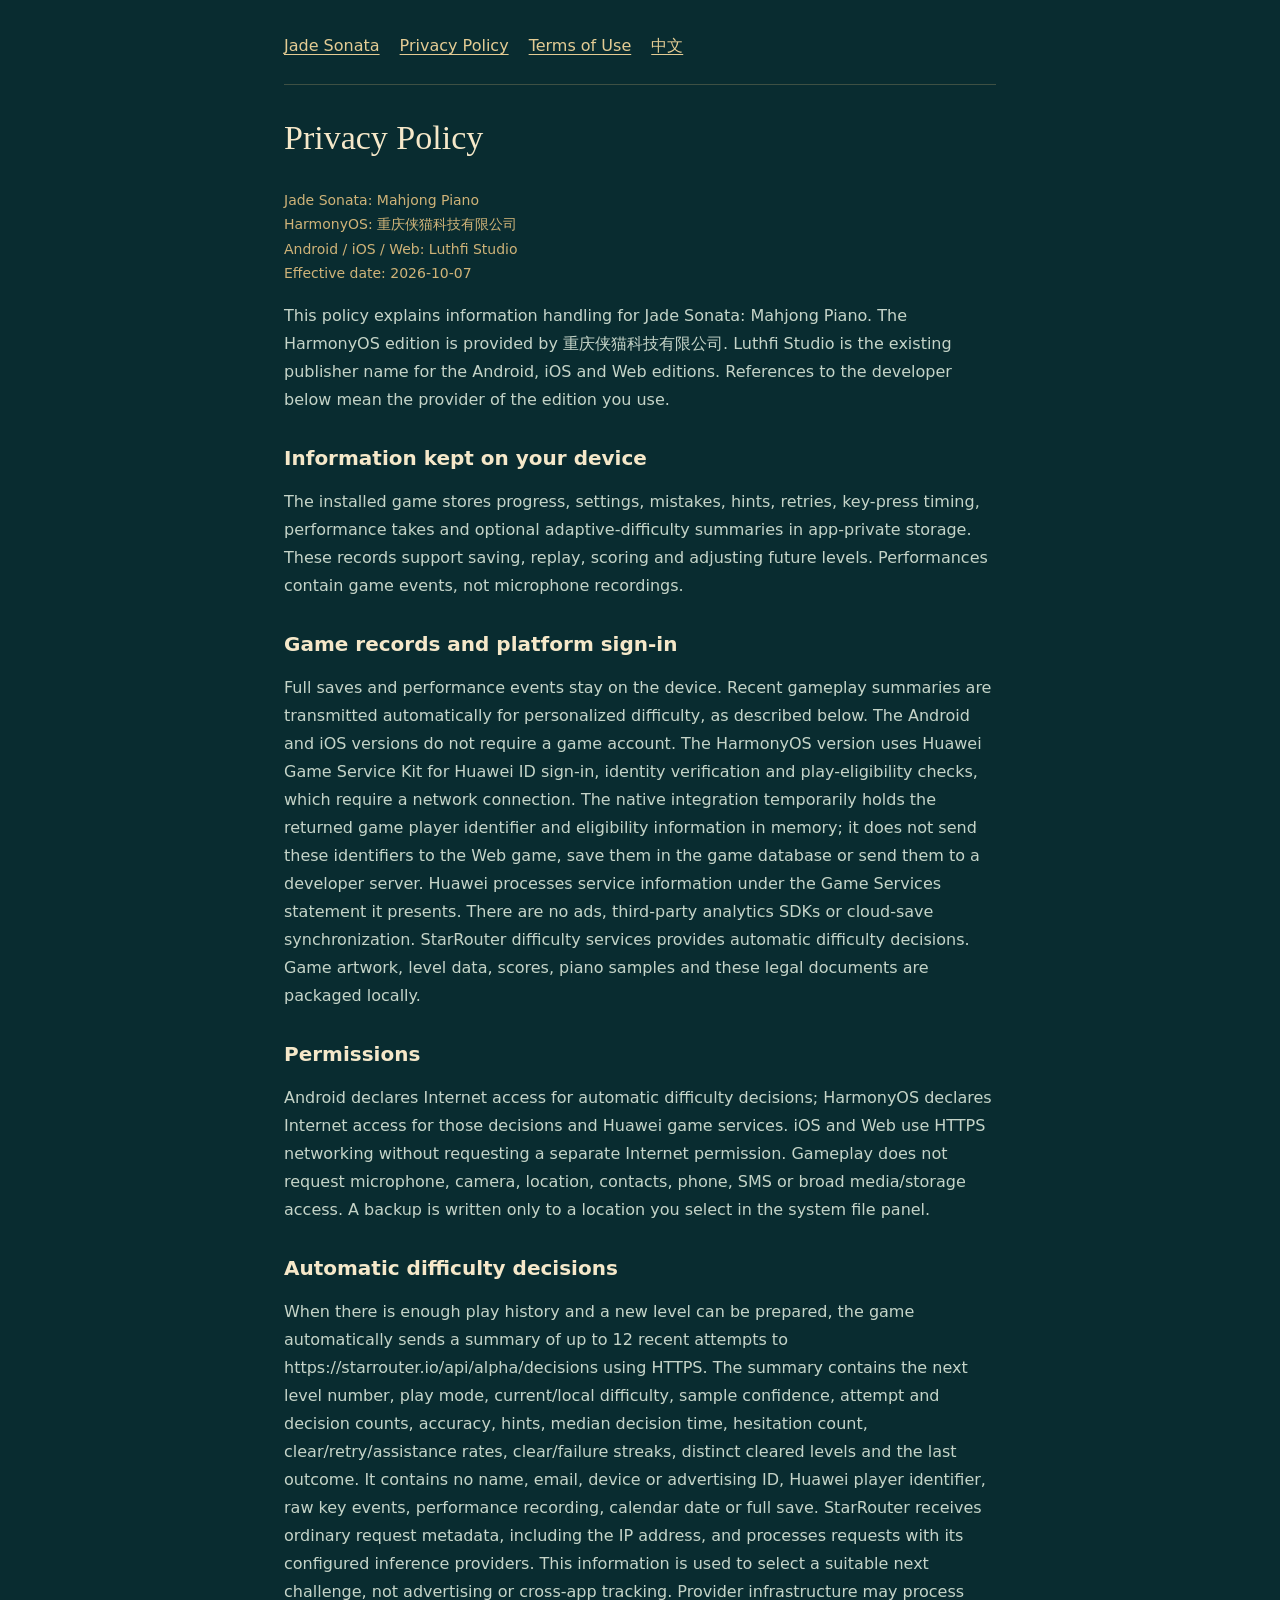
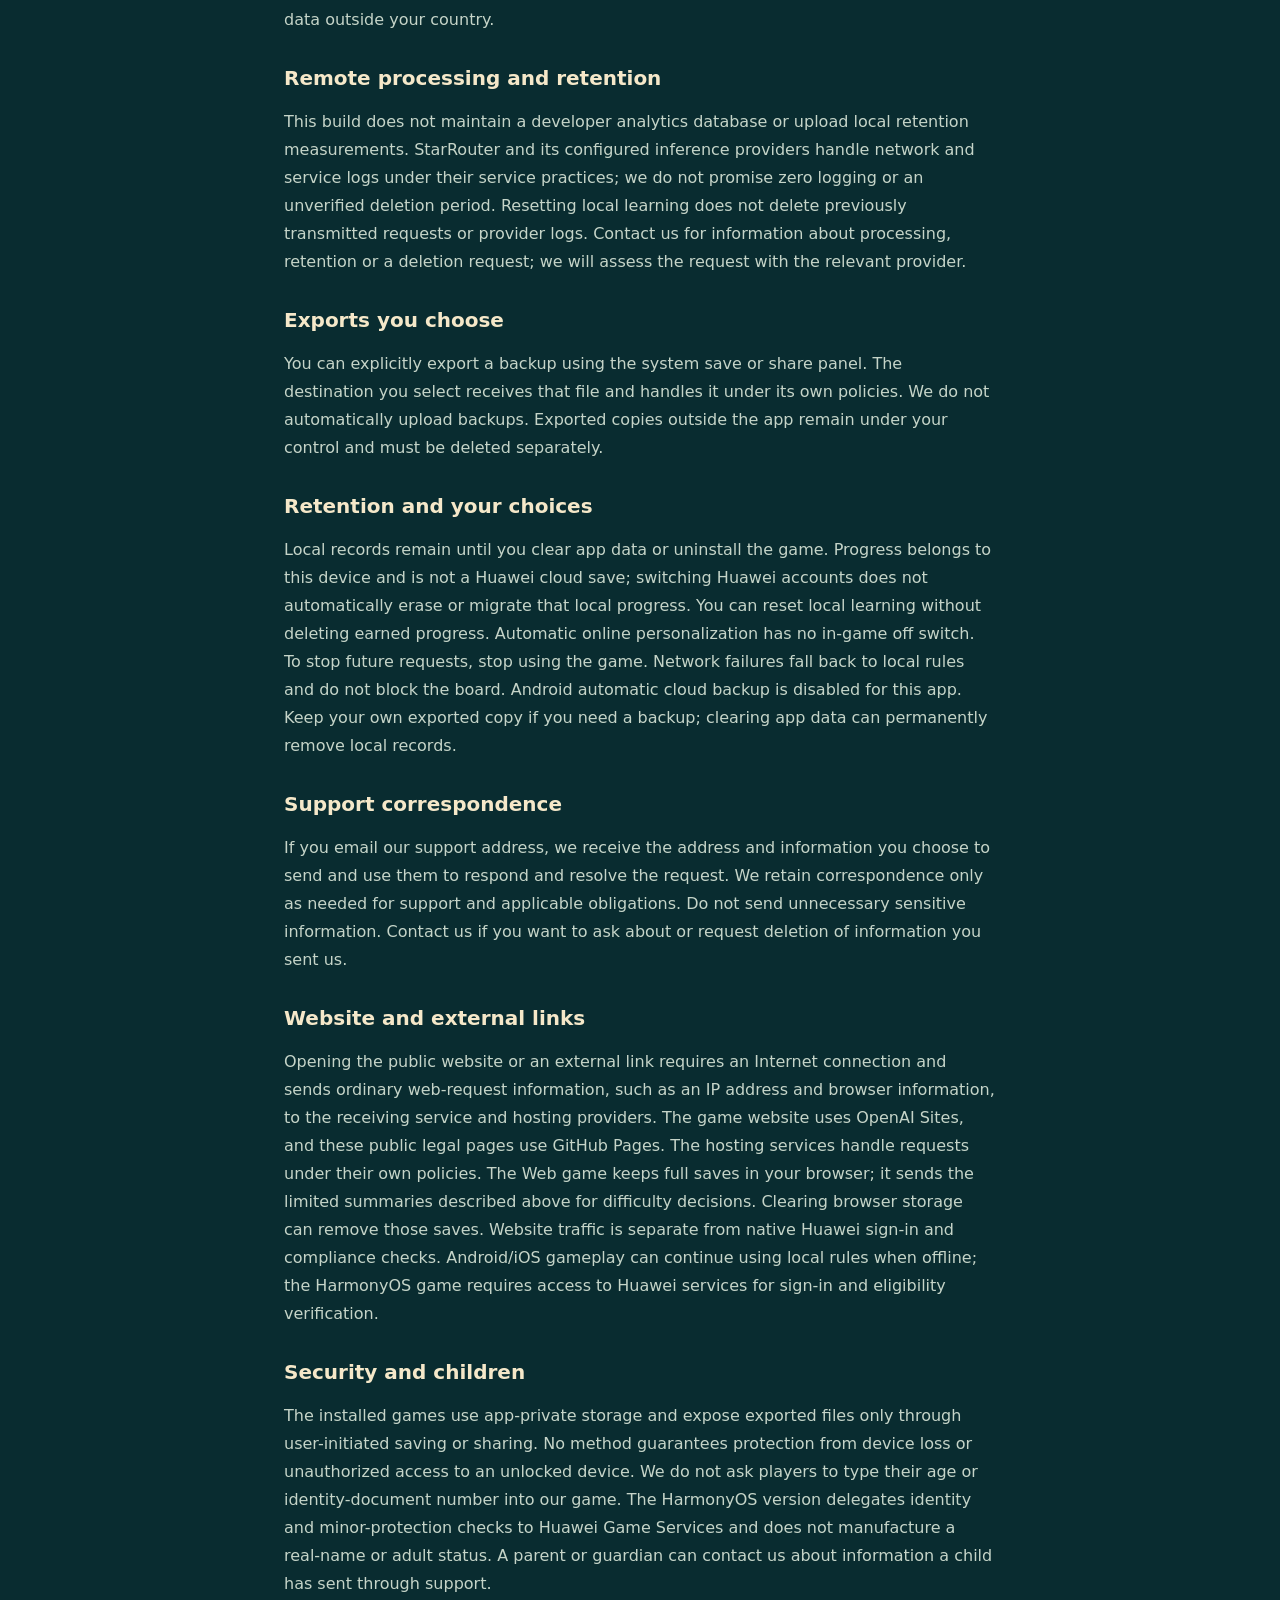
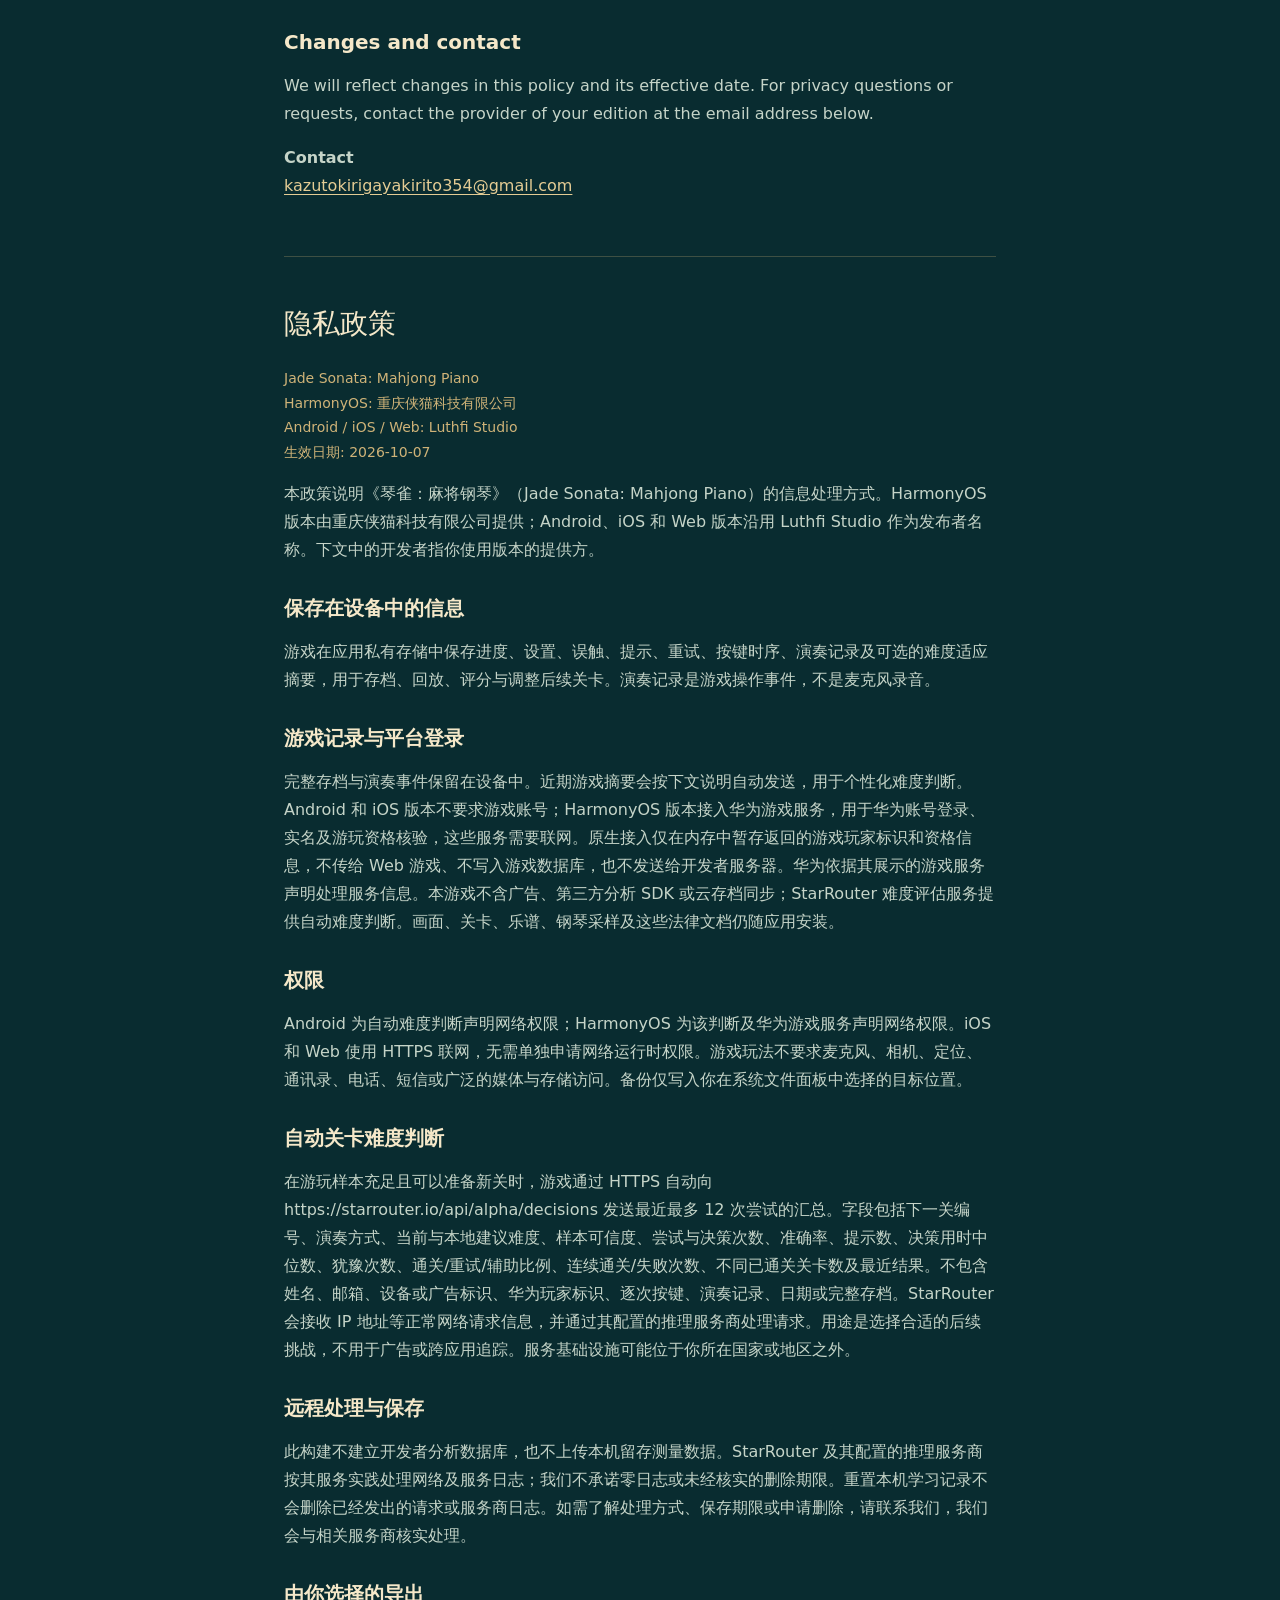
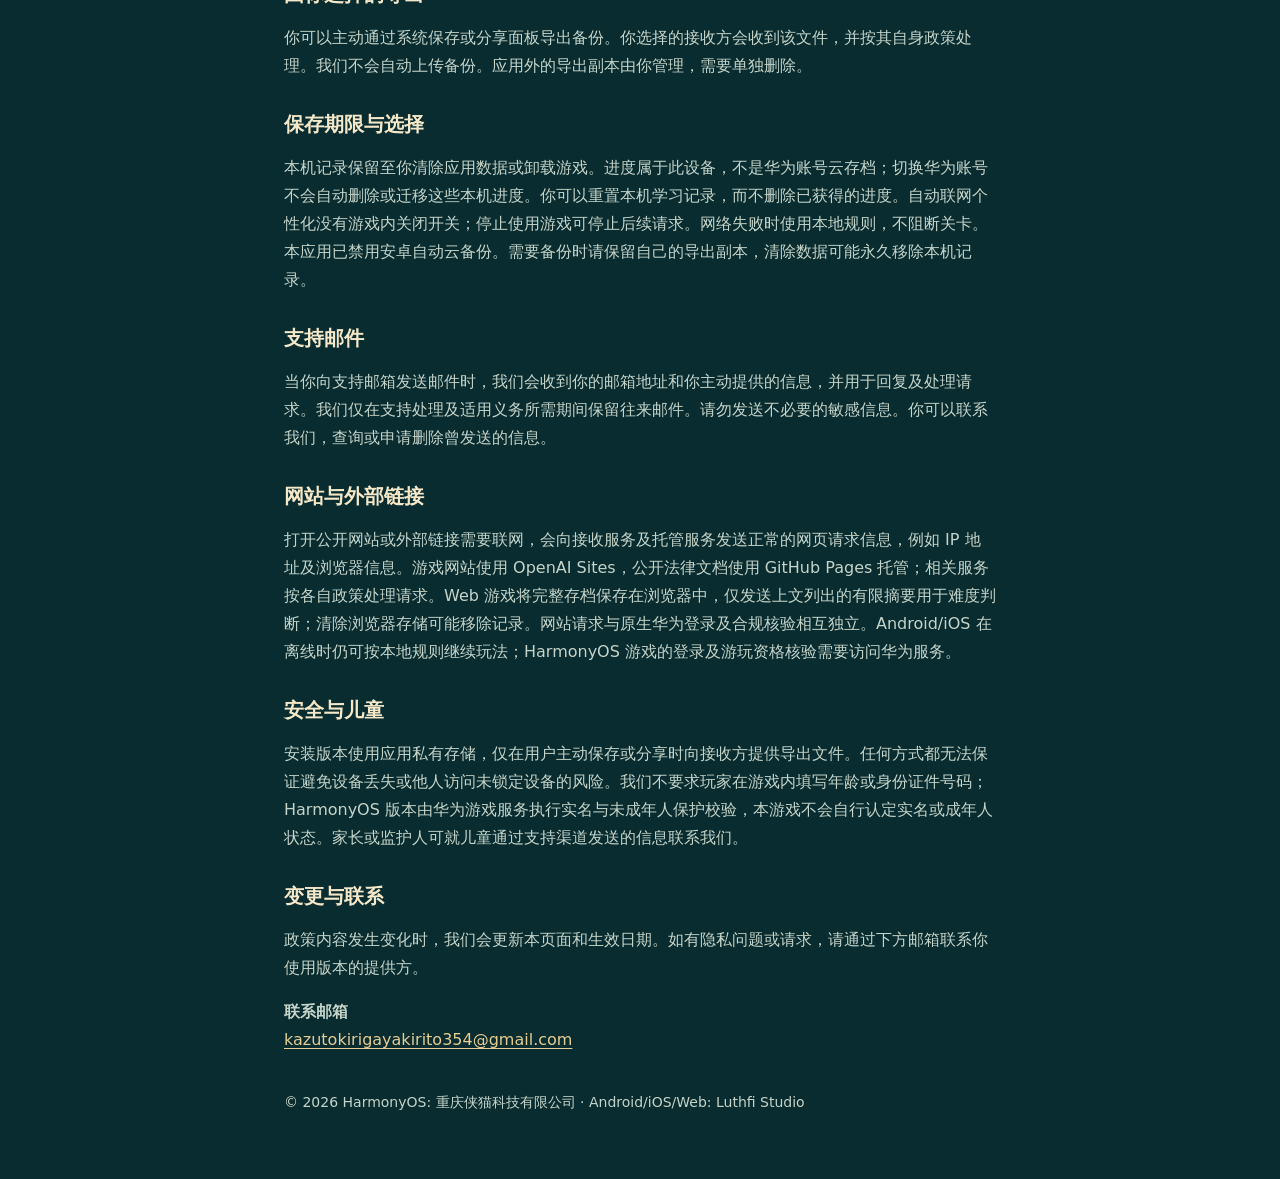
==== commit 9a91db05: "Describe difficulty processing without player-facing model names" ====
--- a/privacy.html
+++ b/privacy.html
@@ -1 +1 @@
-<!doctype html><html lang="en"><head><meta charset="utf-8"><meta name="viewport" content="width=device-width,initial-scale=1"><meta name="description" content="Privacy Policy for Jade Sonata: Mahjong Piano — HarmonyOS: 重庆侠猫科技有限公司; Android/iOS/Web: Luthfi Studio."><title>Privacy Policy · Jade Sonata</title><link rel="canonical" href="https://ownerhzh.github.io/jade-sonata-legal/privacy.html"><style>:root{color-scheme:dark}*{box-sizing:border-box}body{margin:0;background:#092c30;color:#f5e8c9;font:16px/1.75 system-ui,sans-serif}main{max-width:760px;margin:auto;padding:32px 24px 64px}nav{display:flex;gap:20px;flex-wrap:wrap;padding-bottom:24px;border-bottom:1px solid #cfb37844;margin-bottom:32px}a{color:#e4cc94;text-underline-offset:3px;overflow-wrap:anywhere}a:focus-visible{outline:2px solid #cfb378;outline-offset:4px}h1{font:400 34px/1.25 Georgia,'Songti SC',serif}h2{font:400 28px/1.4 Georgia,'Songti SC',serif}h3{font-size:20px;line-height:1.4;margin:30px 0 8px}p{color:#c5d4c8}.legal-meta{color:#cfb378;font-size:14px}.translation{margin-top:56px;padding-top:24px;border-top:1px solid #cfb37844}.legal-public{display:none}footer{margin-top:36px;font-size:14px;color:#c5d4c8}</style></head><body><main><nav aria-label="Legal pages"><a href="./">Jade Sonata</a><a href="privacy.html">Privacy Policy</a><a href="terms.html">Terms of Use</a><a href="#zh" lang="zh">中文</a></nav><article class="legal-copy" lang="en" data-no-translate><h1>Privacy Policy</h1><p class="legal-meta">Jade Sonata: Mahjong Piano<br>HarmonyOS: 重庆侠猫科技有限公司<br>Android / iOS / Web: Luthfi Studio<br>Effective date: 2026-10-07</p><p>This policy explains information handling for Jade Sonata: Mahjong Piano. The HarmonyOS edition is provided by 重庆侠猫科技有限公司. Luthfi Studio is the existing publisher name for the Android, iOS and Web editions. References to the developer below mean the provider of the edition you use.</p><section><h3>Information kept on your device</h3><p>The installed game stores progress, settings, mistakes, hints, retries, key-press timing, performance takes and optional adaptive-difficulty summaries in app-private storage. These records support saving, replay, scoring and adjusting future levels. Performances contain game events, not microphone recordings.</p></section><section><h3>Game records and platform sign-in</h3><p>Full saves and performance events stay on the device. Recent gameplay summaries are transmitted automatically for personalized difficulty, as described below. The Android and iOS versions do not require a game account. The HarmonyOS version uses Huawei Game Service Kit for Huawei ID sign-in, identity verification and play-eligibility checks, which require a network connection. The native integration temporarily holds the returned game player identifier and eligibility information in memory; it does not send these identifiers to the Web game, save them in the game database or send them to a developer server. Huawei processes service information under the Game Services statement it presents. There are no ads, third-party analytics SDKs or cloud-save synchronization. StarRouter JEV provides automatic difficulty decisions. Game artwork, level data, scores, piano samples and these legal documents are packaged locally.</p></section><section><h3>Permissions</h3><p>Android declares Internet access for automatic difficulty decisions; HarmonyOS declares Internet access for those decisions and Huawei game services. iOS and Web use HTTPS networking without requesting a separate Internet permission. Gameplay does not request microphone, camera, location, contacts, phone, SMS or broad media/storage access. A backup is written only to a location you select in the system file panel.</p></section><section><h3>Automatic StarRouter JEV decisions</h3><p>When there is enough play history and a new level can be prepared, the game automatically sends a summary of up to 12 recent attempts to https://starrouter.io/api/alpha/decisions using HTTPS and model typesafe/jev-1.13. The summary contains the next level number, play mode, current/local difficulty, sample confidence, attempt and decision counts, accuracy, hints, median decision time, hesitation count, clear/retry/assistance rates, clear/failure streaks, distinct cleared levels and the last outcome. It contains no name, email, device or advertising ID, Huawei player identifier, raw key events, performance recording, calendar date or full save. StarRouter receives ordinary request metadata, including the IP address, and processes requests with its configured JEV inference providers. This information is used to select a suitable next challenge, not advertising or cross-app tracking. Provider infrastructure may process data outside your country.</p></section><section><h3>Remote processing and retention</h3><p>This build does not maintain a developer analytics database or upload local retention measurements. StarRouter and its configured inference providers handle network and service logs under their service practices; we do not promise zero logging or an unverified deletion period. Resetting local learning does not delete previously transmitted requests or provider logs. Contact us for information about processing, retention or a deletion request; we will assess the request with the relevant provider.</p></section><section><h3>Exports you choose</h3><p>You can explicitly export a backup using the system save or share panel. The destination you select receives that file and handles it under its own policies. We do not automatically upload backups. Exported copies outside the app remain under your control and must be deleted separately.</p></section><section><h3>Retention and your choices</h3><p>Local records remain until you clear app data or uninstall the game. Progress belongs to this device and is not a Huawei cloud save; switching Huawei accounts does not automatically erase or migrate that local progress. You can reset local learning without deleting earned progress. Automatic online personalization has no in-game off switch. To stop future requests, stop using the game. Network failures fall back to local rules and do not block the board. Android automatic cloud backup is disabled for this app. Keep your own exported copy if you need a backup; clearing app data can permanently remove local records.</p></section><section><h3>Support correspondence</h3><p>If you email our support address, we receive the address and information you choose to send and use them to respond and resolve the request. We retain correspondence only as needed for support and applicable obligations. Do not send unnecessary sensitive information. Contact us if you want to ask about or request deletion of information you sent us.</p></section><section><h3>Website and external links</h3><p>Opening the public website or an external link requires an Internet connection and sends ordinary web-request information, such as an IP address and browser information, to the receiving service and hosting providers. The game website uses OpenAI Sites, and these public legal pages use GitHub Pages. The hosting services handle requests under their own policies. The Web game keeps full saves in your browser; it sends the limited summaries described above for difficulty decisions. Clearing browser storage can remove those saves. Website traffic is separate from native Huawei sign-in and compliance checks. Android/iOS gameplay can continue using local rules when offline; the HarmonyOS game requires access to Huawei services for sign-in and eligibility verification.</p></section><section><h3>Security and children</h3><p>The installed games use app-private storage and expose exported files only through user-initiated saving or sharing. No method guarantees protection from device loss or unauthorized access to an unlocked device. We do not ask players to type their age or identity-document number into our game. The HarmonyOS version delegates identity and minor-protection checks to Huawei Game Services and does not manufacture a real-name or adult status. A parent or guardian can contact us about information a child has sent through support.</p></section><section><h3>Changes and contact</h3><p>We will reflect changes in this policy and its effective date. For privacy questions or requests, contact the provider of your edition at the email address below.</p></section><p><strong>Contact</strong><br><a href="mailto:kazutokirigayakirito354@gmail.com">kazutokirigayakirito354@gmail.com</a></p><p class="legal-public"><a href="https://ownerhzh.github.io/jade-sonata-legal/privacy.html" rel="noreferrer">Open the public page (Internet required)</a></p></article><div class="translation" id="zh"><article class="legal-copy" lang="zh" data-no-translate><h2>隐私政策</h2><p class="legal-meta">Jade Sonata: Mahjong Piano<br>HarmonyOS: 重庆侠猫科技有限公司<br>Android / iOS / Web: Luthfi Studio<br>生效日期: 2026-10-07</p><p>本政策说明《琴雀：麻将钢琴》（Jade Sonata: Mahjong Piano）的信息处理方式。HarmonyOS 版本由重庆侠猫科技有限公司提供；Android、iOS 和 Web 版本沿用 Luthfi Studio 作为发布者名称。下文中的开发者指你使用版本的提供方。</p><section><h3>保存在设备中的信息</h3><p>游戏在应用私有存储中保存进度、设置、误触、提示、重试、按键时序、演奏记录及可选的难度适应摘要，用于存档、回放、评分与调整后续关卡。演奏记录是游戏操作事件，不是麦克风录音。</p></section><section><h3>游戏记录与平台登录</h3><p>完整存档与演奏事件保留在设备中。近期游戏摘要会按下文说明自动发送，用于个性化难度判断。Android 和 iOS 版本不要求游戏账号；HarmonyOS 版本接入华为游戏服务，用于华为账号登录、实名及游玩资格核验，这些服务需要联网。原生接入仅在内存中暂存返回的游戏玩家标识和资格信息，不传给 Web 游戏、不写入游戏数据库，也不发送给开发者服务器。华为依据其展示的游戏服务声明处理服务信息。本游戏不含广告、第三方分析 SDK 或云存档同步；StarRouter JEV 提供自动难度判断。画面、关卡、乐谱、钢琴采样及这些法律文档仍随应用安装。</p></section><section><h3>权限</h3><p>Android 为自动难度判断声明网络权限；HarmonyOS 为该判断及华为游戏服务声明网络权限。iOS 和 Web 使用 HTTPS 联网，无需单独申请网络运行时权限。游戏玩法不要求麦克风、相机、定位、通讯录、电话、短信或广泛的媒体与存储访问。备份仅写入你在系统文件面板中选择的目标位置。</p></section><section><h3>自动 StarRouter JEV 判断</h3><p>在游玩样本充足且可以准备新关时，游戏通过 HTTPS 自动向 https://starrouter.io/api/alpha/decisions 发送最近最多 12 次尝试的汇总，使用 typesafe/jev-1.13 模型。字段包括下一关编号、演奏方式、当前与本地建议难度、样本可信度、尝试与决策次数、准确率、提示数、决策用时中位数、犹豫次数、通关/重试/辅助比例、连续通关/失败次数、不同已通关关卡数及最近结果。不包含姓名、邮箱、设备或广告标识、华为玩家标识、逐次按键、演奏记录、日期或完整存档。StarRouter 会接收 IP 地址等正常网络请求信息，并通过其配置的 JEV 推理服务商处理请求。用途是选择合适的后续挑战，不用于广告或跨应用追踪。服务基础设施可能位于你所在国家或地区之外。</p></section><section><h3>远程处理与保存</h3><p>此构建不建立开发者分析数据库，也不上传本机留存测量数据。StarRouter 及其配置的推理服务商按其服务实践处理网络及服务日志；我们不承诺零日志或未经核实的删除期限。重置本机学习记录不会删除已经发出的请求或服务商日志。如需了解处理方式、保存期限或申请删除，请联系我们，我们会与相关服务商核实处理。</p></section><section><h3>由你选择的导出</h3><p>你可以主动通过系统保存或分享面板导出备份。你选择的接收方会收到该文件，并按其自身政策处理。我们不会自动上传备份。应用外的导出副本由你管理，需要单独删除。</p></section><section><h3>保存期限与选择</h3><p>本机记录保留至你清除应用数据或卸载游戏。进度属于此设备，不是华为账号云存档；切换华为账号不会自动删除或迁移这些本机进度。你可以重置本机学习记录，而不删除已获得的进度。自动联网个性化没有游戏内关闭开关；停止使用游戏可停止后续请求。网络失败时使用本地规则，不阻断关卡。本应用已禁用安卓自动云备份。需要备份时请保留自己的导出副本，清除数据可能永久移除本机记录。</p></section><section><h3>支持邮件</h3><p>当你向支持邮箱发送邮件时，我们会收到你的邮箱地址和你主动提供的信息，并用于回复及处理请求。我们仅在支持处理及适用义务所需期间保留往来邮件。请勿发送不必要的敏感信息。你可以联系我们，查询或申请删除曾发送的信息。</p></section><section><h3>网站与外部链接</h3><p>打开公开网站或外部链接需要联网，会向接收服务及托管服务发送正常的网页请求信息，例如 IP 地址及浏览器信息。游戏网站使用 OpenAI Sites，公开法律文档使用 GitHub Pages 托管；相关服务按各自政策处理请求。Web 游戏将完整存档保存在浏览器中，仅发送上文列出的有限摘要用于难度判断；清除浏览器存储可能移除记录。网站请求与原生华为登录及合规核验相互独立。Android/iOS 在离线时仍可按本地规则继续玩法；HarmonyOS 游戏的登录及游玩资格核验需要访问华为服务。</p></section><section><h3>安全与儿童</h3><p>安装版本使用应用私有存储，仅在用户主动保存或分享时向接收方提供导出文件。任何方式都无法保证避免设备丢失或他人访问未锁定设备的风险。我们不要求玩家在游戏内填写年龄或身份证件号码；HarmonyOS 版本由华为游戏服务执行实名与未成年人保护校验，本游戏不会自行认定实名或成年人状态。家长或监护人可就儿童通过支持渠道发送的信息联系我们。</p></section><section><h3>变更与联系</h3><p>政策内容发生变化时，我们会更新本页面和生效日期。如有隐私问题或请求，请通过下方邮箱联系你使用版本的提供方。</p></section><p><strong>联系邮箱</strong><br><a href="mailto:kazutokirigayakirito354@gmail.com">kazutokirigayakirito354@gmail.com</a></p><p class="legal-public"><a href="https://ownerhzh.github.io/jade-sonata-legal/privacy.html" rel="noreferrer">查看公开网页（需要网络）</a></p></article></div><footer>© 2026 HarmonyOS: 重庆侠猫科技有限公司 · Android/iOS/Web: Luthfi Studio</footer></main></body></html>
+<!doctype html><html lang="en"><head><meta charset="utf-8"><meta name="viewport" content="width=device-width,initial-scale=1"><meta name="description" content="Privacy Policy for Jade Sonata: Mahjong Piano — HarmonyOS: 重庆侠猫科技有限公司; Android/iOS/Web: Luthfi Studio."><title>Privacy Policy · Jade Sonata</title><link rel="canonical" href="https://ownerhzh.github.io/jade-sonata-legal/privacy.html"><style>:root{color-scheme:dark}*{box-sizing:border-box}body{margin:0;background:#092c30;color:#f5e8c9;font:16px/1.75 system-ui,sans-serif}main{max-width:760px;margin:auto;padding:32px 24px 64px}nav{display:flex;gap:20px;flex-wrap:wrap;padding-bottom:24px;border-bottom:1px solid #cfb37844;margin-bottom:32px}a{color:#e4cc94;text-underline-offset:3px;overflow-wrap:anywhere}a:focus-visible{outline:2px solid #cfb378;outline-offset:4px}h1{font:400 34px/1.25 Georgia,'Songti SC',serif}h2{font:400 28px/1.4 Georgia,'Songti SC',serif}h3{font-size:20px;line-height:1.4;margin:30px 0 8px}p{color:#c5d4c8}.legal-meta{color:#cfb378;font-size:14px}.translation{margin-top:56px;padding-top:24px;border-top:1px solid #cfb37844}.legal-public{display:none}footer{margin-top:36px;font-size:14px;color:#c5d4c8}</style></head><body><main><nav aria-label="Legal pages"><a href="./">Jade Sonata</a><a href="privacy.html">Privacy Policy</a><a href="terms.html">Terms of Use</a><a href="#zh" lang="zh">中文</a></nav><article class="legal-copy" lang="en" data-no-translate><h1>Privacy Policy</h1><p class="legal-meta">Jade Sonata: Mahjong Piano<br>HarmonyOS: 重庆侠猫科技有限公司<br>Android / iOS / Web: Luthfi Studio<br>Effective date: 2026-10-07</p><p>This policy explains information handling for Jade Sonata: Mahjong Piano. The HarmonyOS edition is provided by 重庆侠猫科技有限公司. Luthfi Studio is the existing publisher name for the Android, iOS and Web editions. References to the developer below mean the provider of the edition you use.</p><section><h3>Information kept on your device</h3><p>The installed game stores progress, settings, mistakes, hints, retries, key-press timing, performance takes and optional adaptive-difficulty summaries in app-private storage. These records support saving, replay, scoring and adjusting future levels. Performances contain game events, not microphone recordings.</p></section><section><h3>Game records and platform sign-in</h3><p>Full saves and performance events stay on the device. Recent gameplay summaries are transmitted automatically for personalized difficulty, as described below. The Android and iOS versions do not require a game account. The HarmonyOS version uses Huawei Game Service Kit for Huawei ID sign-in, identity verification and play-eligibility checks, which require a network connection. The native integration temporarily holds the returned game player identifier and eligibility information in memory; it does not send these identifiers to the Web game, save them in the game database or send them to a developer server. Huawei processes service information under the Game Services statement it presents. There are no ads, third-party analytics SDKs or cloud-save synchronization. StarRouter difficulty services provides automatic difficulty decisions. Game artwork, level data, scores, piano samples and these legal documents are packaged locally.</p></section><section><h3>Permissions</h3><p>Android declares Internet access for automatic difficulty decisions; HarmonyOS declares Internet access for those decisions and Huawei game services. iOS and Web use HTTPS networking without requesting a separate Internet permission. Gameplay does not request microphone, camera, location, contacts, phone, SMS or broad media/storage access. A backup is written only to a location you select in the system file panel.</p></section><section><h3>Automatic difficulty decisions</h3><p>When there is enough play history and a new level can be prepared, the game automatically sends a summary of up to 12 recent attempts to https://starrouter.io/api/alpha/decisions using HTTPS. The summary contains the next level number, play mode, current/local difficulty, sample confidence, attempt and decision counts, accuracy, hints, median decision time, hesitation count, clear/retry/assistance rates, clear/failure streaks, distinct cleared levels and the last outcome. It contains no name, email, device or advertising ID, Huawei player identifier, raw key events, performance recording, calendar date or full save. StarRouter receives ordinary request metadata, including the IP address, and processes requests with its configured inference providers. This information is used to select a suitable next challenge, not advertising or cross-app tracking. Provider infrastructure may process data outside your country.</p></section><section><h3>Remote processing and retention</h3><p>This build does not maintain a developer analytics database or upload local retention measurements. StarRouter and its configured inference providers handle network and service logs under their service practices; we do not promise zero logging or an unverified deletion period. Resetting local learning does not delete previously transmitted requests or provider logs. Contact us for information about processing, retention or a deletion request; we will assess the request with the relevant provider.</p></section><section><h3>Exports you choose</h3><p>You can explicitly export a backup using the system save or share panel. The destination you select receives that file and handles it under its own policies. We do not automatically upload backups. Exported copies outside the app remain under your control and must be deleted separately.</p></section><section><h3>Retention and your choices</h3><p>Local records remain until you clear app data or uninstall the game. Progress belongs to this device and is not a Huawei cloud save; switching Huawei accounts does not automatically erase or migrate that local progress. You can reset local learning without deleting earned progress. Automatic online personalization has no in-game off switch. To stop future requests, stop using the game. Network failures fall back to local rules and do not block the board. Android automatic cloud backup is disabled for this app. Keep your own exported copy if you need a backup; clearing app data can permanently remove local records.</p></section><section><h3>Support correspondence</h3><p>If you email our support address, we receive the address and information you choose to send and use them to respond and resolve the request. We retain correspondence only as needed for support and applicable obligations. Do not send unnecessary sensitive information. Contact us if you want to ask about or request deletion of information you sent us.</p></section><section><h3>Website and external links</h3><p>Opening the public website or an external link requires an Internet connection and sends ordinary web-request information, such as an IP address and browser information, to the receiving service and hosting providers. The game website uses OpenAI Sites, and these public legal pages use GitHub Pages. The hosting services handle requests under their own policies. The Web game keeps full saves in your browser; it sends the limited summaries described above for difficulty decisions. Clearing browser storage can remove those saves. Website traffic is separate from native Huawei sign-in and compliance checks. Android/iOS gameplay can continue using local rules when offline; the HarmonyOS game requires access to Huawei services for sign-in and eligibility verification.</p></section><section><h3>Security and children</h3><p>The installed games use app-private storage and expose exported files only through user-initiated saving or sharing. No method guarantees protection from device loss or unauthorized access to an unlocked device. We do not ask players to type their age or identity-document number into our game. The HarmonyOS version delegates identity and minor-protection checks to Huawei Game Services and does not manufacture a real-name or adult status. A parent or guardian can contact us about information a child has sent through support.</p></section><section><h3>Changes and contact</h3><p>We will reflect changes in this policy and its effective date. For privacy questions or requests, contact the provider of your edition at the email address below.</p></section><p><strong>Contact</strong><br><a href="mailto:kazutokirigayakirito354@gmail.com">kazutokirigayakirito354@gmail.com</a></p><p class="legal-public"><a href="https://ownerhzh.github.io/jade-sonata-legal/privacy.html" rel="noreferrer">Open the public page (Internet required)</a></p></article><div class="translation" id="zh"><article class="legal-copy" lang="zh" data-no-translate><h2>隐私政策</h2><p class="legal-meta">Jade Sonata: Mahjong Piano<br>HarmonyOS: 重庆侠猫科技有限公司<br>Android / iOS / Web: Luthfi Studio<br>生效日期: 2026-10-07</p><p>本政策说明《琴雀：麻将钢琴》（Jade Sonata: Mahjong Piano）的信息处理方式。HarmonyOS 版本由重庆侠猫科技有限公司提供；Android、iOS 和 Web 版本沿用 Luthfi Studio 作为发布者名称。下文中的开发者指你使用版本的提供方。</p><section><h3>保存在设备中的信息</h3><p>游戏在应用私有存储中保存进度、设置、误触、提示、重试、按键时序、演奏记录及可选的难度适应摘要，用于存档、回放、评分与调整后续关卡。演奏记录是游戏操作事件，不是麦克风录音。</p></section><section><h3>游戏记录与平台登录</h3><p>完整存档与演奏事件保留在设备中。近期游戏摘要会按下文说明自动发送，用于个性化难度判断。Android 和 iOS 版本不要求游戏账号；HarmonyOS 版本接入华为游戏服务，用于华为账号登录、实名及游玩资格核验，这些服务需要联网。原生接入仅在内存中暂存返回的游戏玩家标识和资格信息，不传给 Web 游戏、不写入游戏数据库，也不发送给开发者服务器。华为依据其展示的游戏服务声明处理服务信息。本游戏不含广告、第三方分析 SDK 或云存档同步；StarRouter 难度评估服务提供自动难度判断。画面、关卡、乐谱、钢琴采样及这些法律文档仍随应用安装。</p></section><section><h3>权限</h3><p>Android 为自动难度判断声明网络权限；HarmonyOS 为该判断及华为游戏服务声明网络权限。iOS 和 Web 使用 HTTPS 联网，无需单独申请网络运行时权限。游戏玩法不要求麦克风、相机、定位、通讯录、电话、短信或广泛的媒体与存储访问。备份仅写入你在系统文件面板中选择的目标位置。</p></section><section><h3>自动关卡难度判断</h3><p>在游玩样本充足且可以准备新关时，游戏通过 HTTPS 自动向 https://starrouter.io/api/alpha/decisions 发送最近最多 12 次尝试的汇总。字段包括下一关编号、演奏方式、当前与本地建议难度、样本可信度、尝试与决策次数、准确率、提示数、决策用时中位数、犹豫次数、通关/重试/辅助比例、连续通关/失败次数、不同已通关关卡数及最近结果。不包含姓名、邮箱、设备或广告标识、华为玩家标识、逐次按键、演奏记录、日期或完整存档。StarRouter 会接收 IP 地址等正常网络请求信息，并通过其配置的推理服务商处理请求。用途是选择合适的后续挑战，不用于广告或跨应用追踪。服务基础设施可能位于你所在国家或地区之外。</p></section><section><h3>远程处理与保存</h3><p>此构建不建立开发者分析数据库，也不上传本机留存测量数据。StarRouter 及其配置的推理服务商按其服务实践处理网络及服务日志；我们不承诺零日志或未经核实的删除期限。重置本机学习记录不会删除已经发出的请求或服务商日志。如需了解处理方式、保存期限或申请删除，请联系我们，我们会与相关服务商核实处理。</p></section><section><h3>由你选择的导出</h3><p>你可以主动通过系统保存或分享面板导出备份。你选择的接收方会收到该文件，并按其自身政策处理。我们不会自动上传备份。应用外的导出副本由你管理，需要单独删除。</p></section><section><h3>保存期限与选择</h3><p>本机记录保留至你清除应用数据或卸载游戏。进度属于此设备，不是华为账号云存档；切换华为账号不会自动删除或迁移这些本机进度。你可以重置本机学习记录，而不删除已获得的进度。自动联网个性化没有游戏内关闭开关；停止使用游戏可停止后续请求。网络失败时使用本地规则，不阻断关卡。本应用已禁用安卓自动云备份。需要备份时请保留自己的导出副本，清除数据可能永久移除本机记录。</p></section><section><h3>支持邮件</h3><p>当你向支持邮箱发送邮件时，我们会收到你的邮箱地址和你主动提供的信息，并用于回复及处理请求。我们仅在支持处理及适用义务所需期间保留往来邮件。请勿发送不必要的敏感信息。你可以联系我们，查询或申请删除曾发送的信息。</p></section><section><h3>网站与外部链接</h3><p>打开公开网站或外部链接需要联网，会向接收服务及托管服务发送正常的网页请求信息，例如 IP 地址及浏览器信息。游戏网站使用 OpenAI Sites，公开法律文档使用 GitHub Pages 托管；相关服务按各自政策处理请求。Web 游戏将完整存档保存在浏览器中，仅发送上文列出的有限摘要用于难度判断；清除浏览器存储可能移除记录。网站请求与原生华为登录及合规核验相互独立。Android/iOS 在离线时仍可按本地规则继续玩法；HarmonyOS 游戏的登录及游玩资格核验需要访问华为服务。</p></section><section><h3>安全与儿童</h3><p>安装版本使用应用私有存储，仅在用户主动保存或分享时向接收方提供导出文件。任何方式都无法保证避免设备丢失或他人访问未锁定设备的风险。我们不要求玩家在游戏内填写年龄或身份证件号码；HarmonyOS 版本由华为游戏服务执行实名与未成年人保护校验，本游戏不会自行认定实名或成年人状态。家长或监护人可就儿童通过支持渠道发送的信息联系我们。</p></section><section><h3>变更与联系</h3><p>政策内容发生变化时，我们会更新本页面和生效日期。如有隐私问题或请求，请通过下方邮箱联系你使用版本的提供方。</p></section><p><strong>联系邮箱</strong><br><a href="mailto:kazutokirigayakirito354@gmail.com">kazutokirigayakirito354@gmail.com</a></p><p class="legal-public"><a href="https://ownerhzh.github.io/jade-sonata-legal/privacy.html" rel="noreferrer">查看公开网页（需要网络）</a></p></article></div><footer>© 2026 HarmonyOS: 重庆侠猫科技有限公司 · Android/iOS/Web: Luthfi Studio</footer></main></body></html>
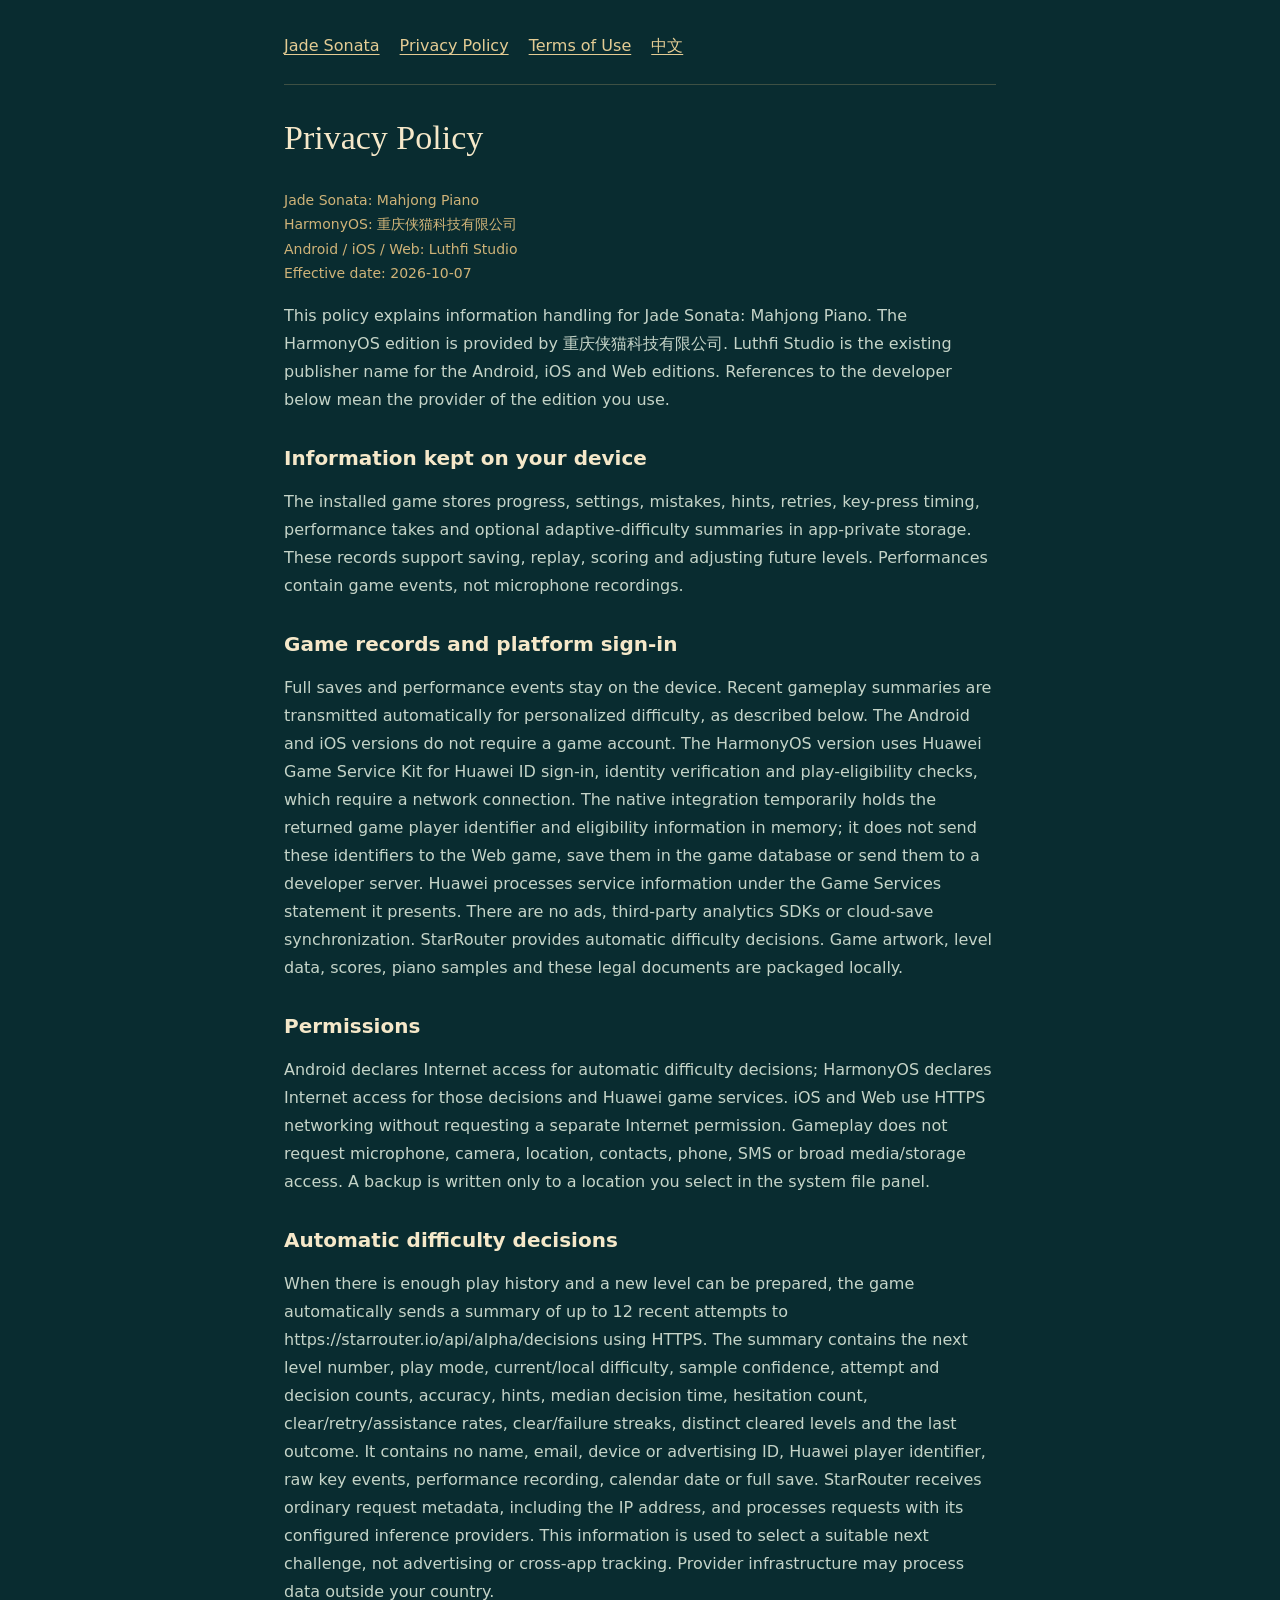
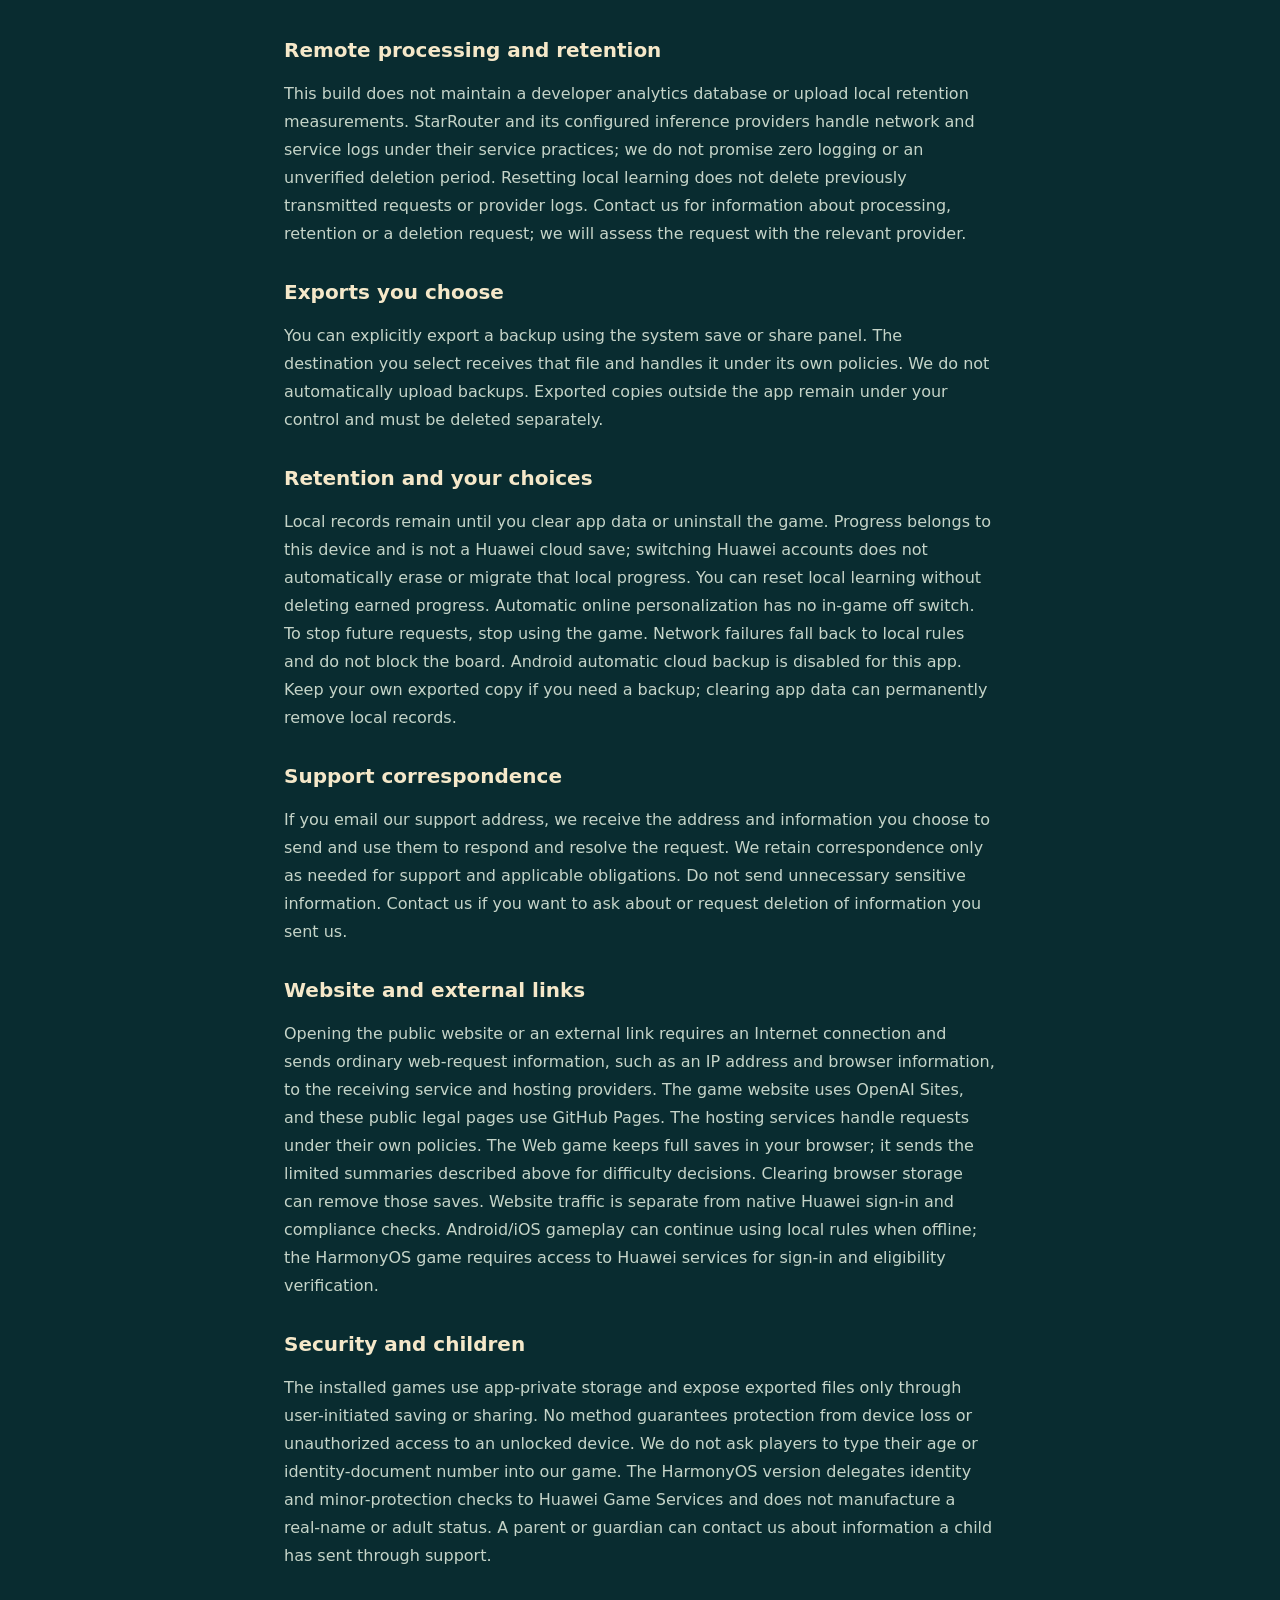
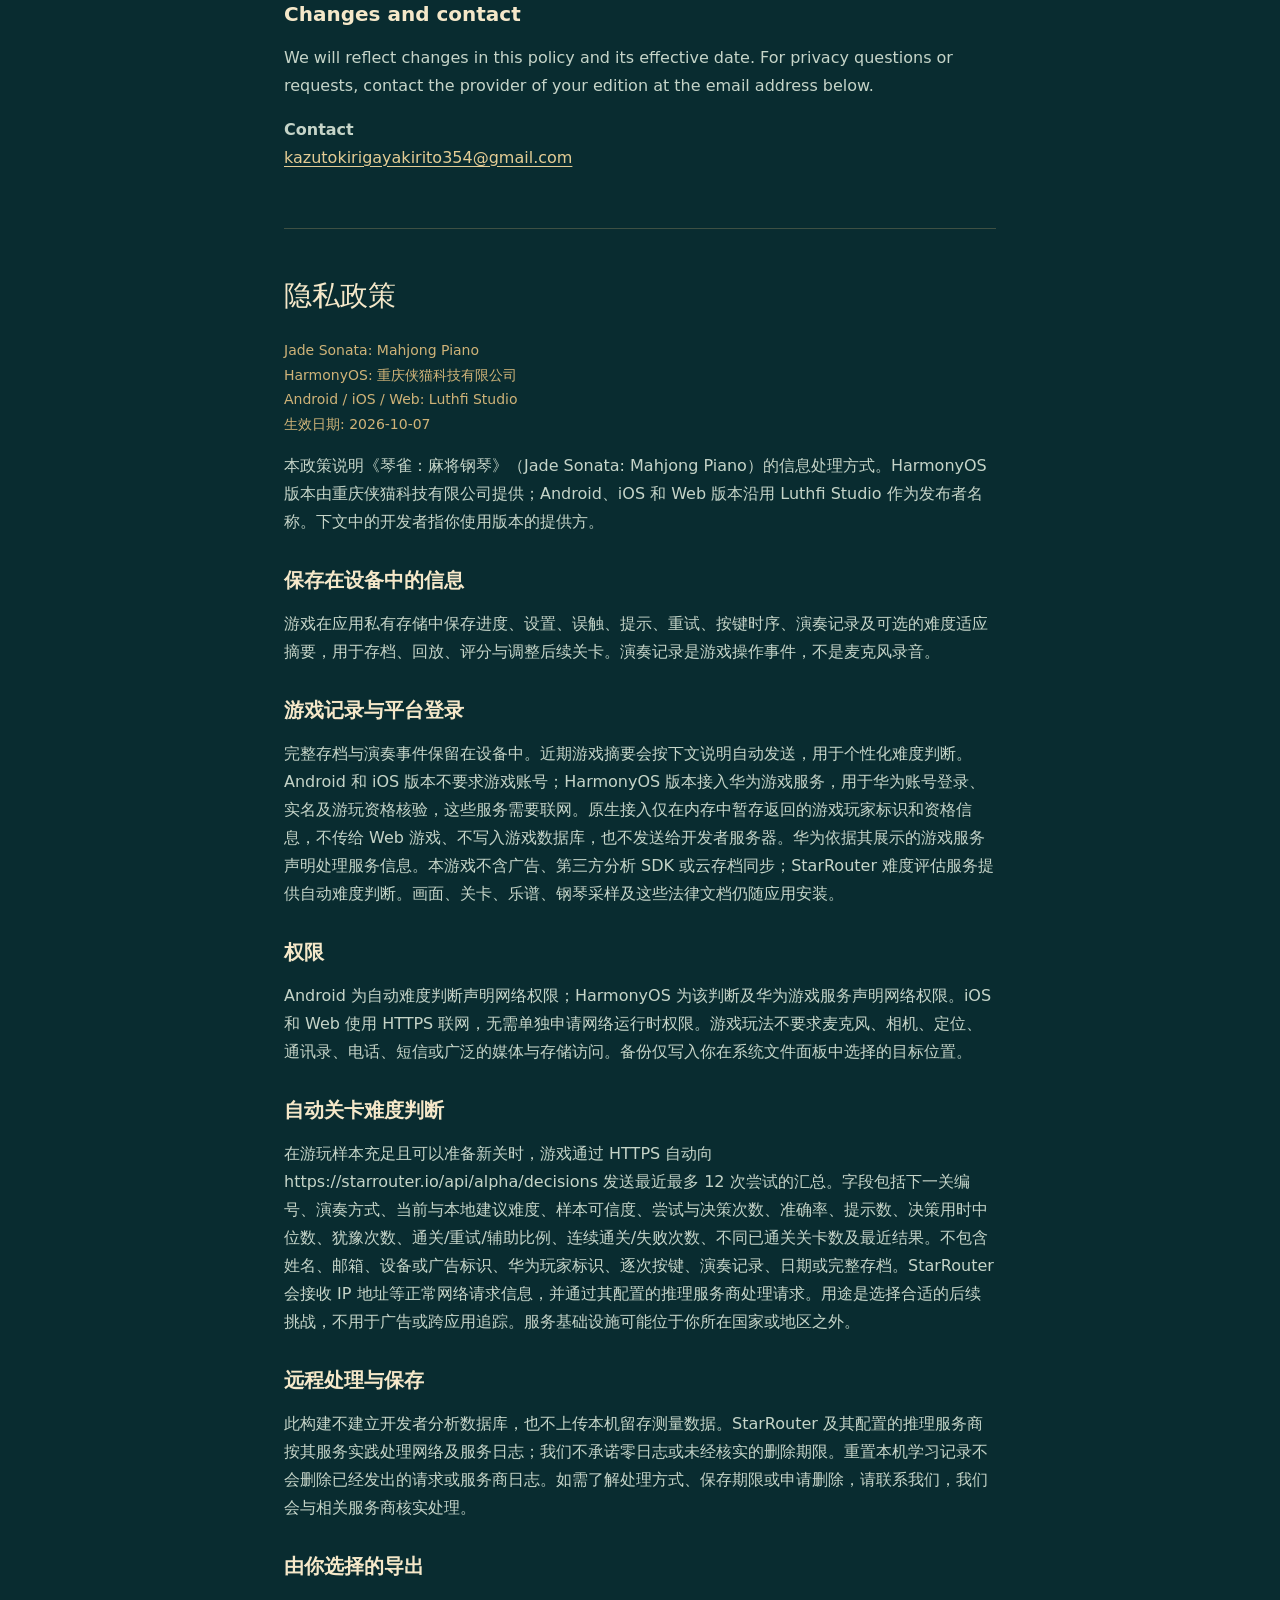
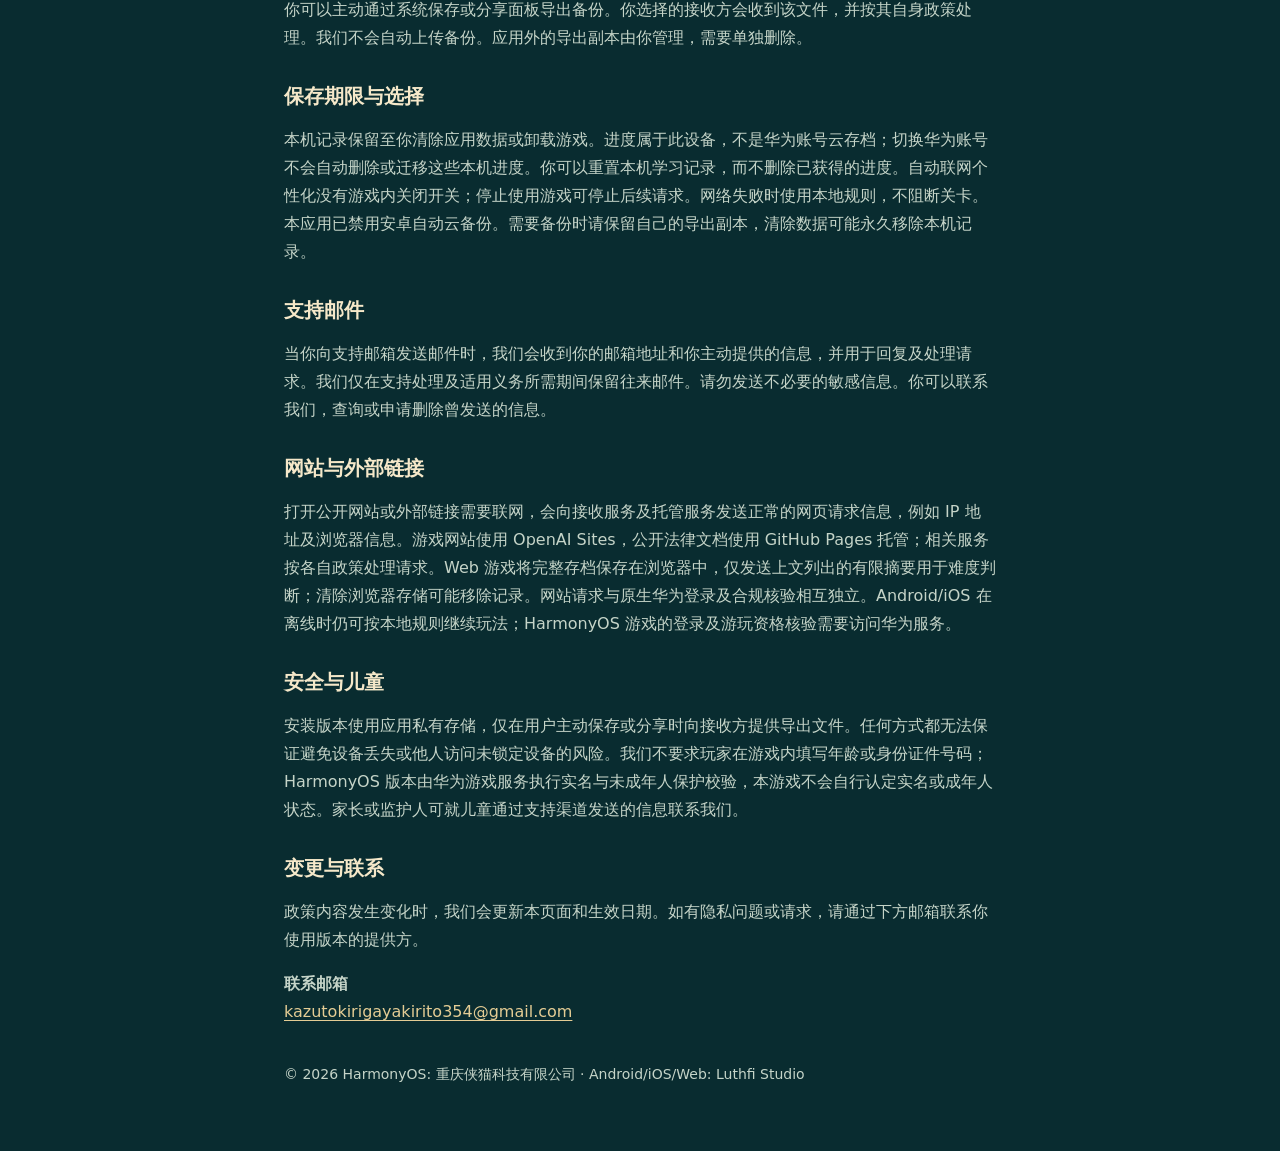
==== commit 82c92bf4: "Polish service disclosure wording" ====
--- a/privacy.html
+++ b/privacy.html
@@ -1 +1 @@
-<!doctype html><html lang="en"><head><meta charset="utf-8"><meta name="viewport" content="width=device-width,initial-scale=1"><meta name="description" content="Privacy Policy for Jade Sonata: Mahjong Piano — HarmonyOS: 重庆侠猫科技有限公司; Android/iOS/Web: Luthfi Studio."><title>Privacy Policy · Jade Sonata</title><link rel="canonical" href="https://ownerhzh.github.io/jade-sonata-legal/privacy.html"><style>:root{color-scheme:dark}*{box-sizing:border-box}body{margin:0;background:#092c30;color:#f5e8c9;font:16px/1.75 system-ui,sans-serif}main{max-width:760px;margin:auto;padding:32px 24px 64px}nav{display:flex;gap:20px;flex-wrap:wrap;padding-bottom:24px;border-bottom:1px solid #cfb37844;margin-bottom:32px}a{color:#e4cc94;text-underline-offset:3px;overflow-wrap:anywhere}a:focus-visible{outline:2px solid #cfb378;outline-offset:4px}h1{font:400 34px/1.25 Georgia,'Songti SC',serif}h2{font:400 28px/1.4 Georgia,'Songti SC',serif}h3{font-size:20px;line-height:1.4;margin:30px 0 8px}p{color:#c5d4c8}.legal-meta{color:#cfb378;font-size:14px}.translation{margin-top:56px;padding-top:24px;border-top:1px solid #cfb37844}.legal-public{display:none}footer{margin-top:36px;font-size:14px;color:#c5d4c8}</style></head><body><main><nav aria-label="Legal pages"><a href="./">Jade Sonata</a><a href="privacy.html">Privacy Policy</a><a href="terms.html">Terms of Use</a><a href="#zh" lang="zh">中文</a></nav><article class="legal-copy" lang="en" data-no-translate><h1>Privacy Policy</h1><p class="legal-meta">Jade Sonata: Mahjong Piano<br>HarmonyOS: 重庆侠猫科技有限公司<br>Android / iOS / Web: Luthfi Studio<br>Effective date: 2026-10-07</p><p>This policy explains information handling for Jade Sonata: Mahjong Piano. The HarmonyOS edition is provided by 重庆侠猫科技有限公司. Luthfi Studio is the existing publisher name for the Android, iOS and Web editions. References to the developer below mean the provider of the edition you use.</p><section><h3>Information kept on your device</h3><p>The installed game stores progress, settings, mistakes, hints, retries, key-press timing, performance takes and optional adaptive-difficulty summaries in app-private storage. These records support saving, replay, scoring and adjusting future levels. Performances contain game events, not microphone recordings.</p></section><section><h3>Game records and platform sign-in</h3><p>Full saves and performance events stay on the device. Recent gameplay summaries are transmitted automatically for personalized difficulty, as described below. The Android and iOS versions do not require a game account. The HarmonyOS version uses Huawei Game Service Kit for Huawei ID sign-in, identity verification and play-eligibility checks, which require a network connection. The native integration temporarily holds the returned game player identifier and eligibility information in memory; it does not send these identifiers to the Web game, save them in the game database or send them to a developer server. Huawei processes service information under the Game Services statement it presents. There are no ads, third-party analytics SDKs or cloud-save synchronization. StarRouter difficulty services provides automatic difficulty decisions. Game artwork, level data, scores, piano samples and these legal documents are packaged locally.</p></section><section><h3>Permissions</h3><p>Android declares Internet access for automatic difficulty decisions; HarmonyOS declares Internet access for those decisions and Huawei game services. iOS and Web use HTTPS networking without requesting a separate Internet permission. Gameplay does not request microphone, camera, location, contacts, phone, SMS or broad media/storage access. A backup is written only to a location you select in the system file panel.</p></section><section><h3>Automatic difficulty decisions</h3><p>When there is enough play history and a new level can be prepared, the game automatically sends a summary of up to 12 recent attempts to https://starrouter.io/api/alpha/decisions using HTTPS. The summary contains the next level number, play mode, current/local difficulty, sample confidence, attempt and decision counts, accuracy, hints, median decision time, hesitation count, clear/retry/assistance rates, clear/failure streaks, distinct cleared levels and the last outcome. It contains no name, email, device or advertising ID, Huawei player identifier, raw key events, performance recording, calendar date or full save. StarRouter receives ordinary request metadata, including the IP address, and processes requests with its configured inference providers. This information is used to select a suitable next challenge, not advertising or cross-app tracking. Provider infrastructure may process data outside your country.</p></section><section><h3>Remote processing and retention</h3><p>This build does not maintain a developer analytics database or upload local retention measurements. StarRouter and its configured inference providers handle network and service logs under their service practices; we do not promise zero logging or an unverified deletion period. Resetting local learning does not delete previously transmitted requests or provider logs. Contact us for information about processing, retention or a deletion request; we will assess the request with the relevant provider.</p></section><section><h3>Exports you choose</h3><p>You can explicitly export a backup using the system save or share panel. The destination you select receives that file and handles it under its own policies. We do not automatically upload backups. Exported copies outside the app remain under your control and must be deleted separately.</p></section><section><h3>Retention and your choices</h3><p>Local records remain until you clear app data or uninstall the game. Progress belongs to this device and is not a Huawei cloud save; switching Huawei accounts does not automatically erase or migrate that local progress. You can reset local learning without deleting earned progress. Automatic online personalization has no in-game off switch. To stop future requests, stop using the game. Network failures fall back to local rules and do not block the board. Android automatic cloud backup is disabled for this app. Keep your own exported copy if you need a backup; clearing app data can permanently remove local records.</p></section><section><h3>Support correspondence</h3><p>If you email our support address, we receive the address and information you choose to send and use them to respond and resolve the request. We retain correspondence only as needed for support and applicable obligations. Do not send unnecessary sensitive information. Contact us if you want to ask about or request deletion of information you sent us.</p></section><section><h3>Website and external links</h3><p>Opening the public website or an external link requires an Internet connection and sends ordinary web-request information, such as an IP address and browser information, to the receiving service and hosting providers. The game website uses OpenAI Sites, and these public legal pages use GitHub Pages. The hosting services handle requests under their own policies. The Web game keeps full saves in your browser; it sends the limited summaries described above for difficulty decisions. Clearing browser storage can remove those saves. Website traffic is separate from native Huawei sign-in and compliance checks. Android/iOS gameplay can continue using local rules when offline; the HarmonyOS game requires access to Huawei services for sign-in and eligibility verification.</p></section><section><h3>Security and children</h3><p>The installed games use app-private storage and expose exported files only through user-initiated saving or sharing. No method guarantees protection from device loss or unauthorized access to an unlocked device. We do not ask players to type their age or identity-document number into our game. The HarmonyOS version delegates identity and minor-protection checks to Huawei Game Services and does not manufacture a real-name or adult status. A parent or guardian can contact us about information a child has sent through support.</p></section><section><h3>Changes and contact</h3><p>We will reflect changes in this policy and its effective date. For privacy questions or requests, contact the provider of your edition at the email address below.</p></section><p><strong>Contact</strong><br><a href="mailto:kazutokirigayakirito354@gmail.com">kazutokirigayakirito354@gmail.com</a></p><p class="legal-public"><a href="https://ownerhzh.github.io/jade-sonata-legal/privacy.html" rel="noreferrer">Open the public page (Internet required)</a></p></article><div class="translation" id="zh"><article class="legal-copy" lang="zh" data-no-translate><h2>隐私政策</h2><p class="legal-meta">Jade Sonata: Mahjong Piano<br>HarmonyOS: 重庆侠猫科技有限公司<br>Android / iOS / Web: Luthfi Studio<br>生效日期: 2026-10-07</p><p>本政策说明《琴雀：麻将钢琴》（Jade Sonata: Mahjong Piano）的信息处理方式。HarmonyOS 版本由重庆侠猫科技有限公司提供；Android、iOS 和 Web 版本沿用 Luthfi Studio 作为发布者名称。下文中的开发者指你使用版本的提供方。</p><section><h3>保存在设备中的信息</h3><p>游戏在应用私有存储中保存进度、设置、误触、提示、重试、按键时序、演奏记录及可选的难度适应摘要，用于存档、回放、评分与调整后续关卡。演奏记录是游戏操作事件，不是麦克风录音。</p></section><section><h3>游戏记录与平台登录</h3><p>完整存档与演奏事件保留在设备中。近期游戏摘要会按下文说明自动发送，用于个性化难度判断。Android 和 iOS 版本不要求游戏账号；HarmonyOS 版本接入华为游戏服务，用于华为账号登录、实名及游玩资格核验，这些服务需要联网。原生接入仅在内存中暂存返回的游戏玩家标识和资格信息，不传给 Web 游戏、不写入游戏数据库，也不发送给开发者服务器。华为依据其展示的游戏服务声明处理服务信息。本游戏不含广告、第三方分析 SDK 或云存档同步；StarRouter 难度评估服务提供自动难度判断。画面、关卡、乐谱、钢琴采样及这些法律文档仍随应用安装。</p></section><section><h3>权限</h3><p>Android 为自动难度判断声明网络权限；HarmonyOS 为该判断及华为游戏服务声明网络权限。iOS 和 Web 使用 HTTPS 联网，无需单独申请网络运行时权限。游戏玩法不要求麦克风、相机、定位、通讯录、电话、短信或广泛的媒体与存储访问。备份仅写入你在系统文件面板中选择的目标位置。</p></section><section><h3>自动关卡难度判断</h3><p>在游玩样本充足且可以准备新关时，游戏通过 HTTPS 自动向 https://starrouter.io/api/alpha/decisions 发送最近最多 12 次尝试的汇总。字段包括下一关编号、演奏方式、当前与本地建议难度、样本可信度、尝试与决策次数、准确率、提示数、决策用时中位数、犹豫次数、通关/重试/辅助比例、连续通关/失败次数、不同已通关关卡数及最近结果。不包含姓名、邮箱、设备或广告标识、华为玩家标识、逐次按键、演奏记录、日期或完整存档。StarRouter 会接收 IP 地址等正常网络请求信息，并通过其配置的推理服务商处理请求。用途是选择合适的后续挑战，不用于广告或跨应用追踪。服务基础设施可能位于你所在国家或地区之外。</p></section><section><h3>远程处理与保存</h3><p>此构建不建立开发者分析数据库，也不上传本机留存测量数据。StarRouter 及其配置的推理服务商按其服务实践处理网络及服务日志；我们不承诺零日志或未经核实的删除期限。重置本机学习记录不会删除已经发出的请求或服务商日志。如需了解处理方式、保存期限或申请删除，请联系我们，我们会与相关服务商核实处理。</p></section><section><h3>由你选择的导出</h3><p>你可以主动通过系统保存或分享面板导出备份。你选择的接收方会收到该文件，并按其自身政策处理。我们不会自动上传备份。应用外的导出副本由你管理，需要单独删除。</p></section><section><h3>保存期限与选择</h3><p>本机记录保留至你清除应用数据或卸载游戏。进度属于此设备，不是华为账号云存档；切换华为账号不会自动删除或迁移这些本机进度。你可以重置本机学习记录，而不删除已获得的进度。自动联网个性化没有游戏内关闭开关；停止使用游戏可停止后续请求。网络失败时使用本地规则，不阻断关卡。本应用已禁用安卓自动云备份。需要备份时请保留自己的导出副本，清除数据可能永久移除本机记录。</p></section><section><h3>支持邮件</h3><p>当你向支持邮箱发送邮件时，我们会收到你的邮箱地址和你主动提供的信息，并用于回复及处理请求。我们仅在支持处理及适用义务所需期间保留往来邮件。请勿发送不必要的敏感信息。你可以联系我们，查询或申请删除曾发送的信息。</p></section><section><h3>网站与外部链接</h3><p>打开公开网站或外部链接需要联网，会向接收服务及托管服务发送正常的网页请求信息，例如 IP 地址及浏览器信息。游戏网站使用 OpenAI Sites，公开法律文档使用 GitHub Pages 托管；相关服务按各自政策处理请求。Web 游戏将完整存档保存在浏览器中，仅发送上文列出的有限摘要用于难度判断；清除浏览器存储可能移除记录。网站请求与原生华为登录及合规核验相互独立。Android/iOS 在离线时仍可按本地规则继续玩法；HarmonyOS 游戏的登录及游玩资格核验需要访问华为服务。</p></section><section><h3>安全与儿童</h3><p>安装版本使用应用私有存储，仅在用户主动保存或分享时向接收方提供导出文件。任何方式都无法保证避免设备丢失或他人访问未锁定设备的风险。我们不要求玩家在游戏内填写年龄或身份证件号码；HarmonyOS 版本由华为游戏服务执行实名与未成年人保护校验，本游戏不会自行认定实名或成年人状态。家长或监护人可就儿童通过支持渠道发送的信息联系我们。</p></section><section><h3>变更与联系</h3><p>政策内容发生变化时，我们会更新本页面和生效日期。如有隐私问题或请求，请通过下方邮箱联系你使用版本的提供方。</p></section><p><strong>联系邮箱</strong><br><a href="mailto:kazutokirigayakirito354@gmail.com">kazutokirigayakirito354@gmail.com</a></p><p class="legal-public"><a href="https://ownerhzh.github.io/jade-sonata-legal/privacy.html" rel="noreferrer">查看公开网页（需要网络）</a></p></article></div><footer>© 2026 HarmonyOS: 重庆侠猫科技有限公司 · Android/iOS/Web: Luthfi Studio</footer></main></body></html>
+<!doctype html><html lang="en"><head><meta charset="utf-8"><meta name="viewport" content="width=device-width,initial-scale=1"><meta name="description" content="Privacy Policy for Jade Sonata: Mahjong Piano — HarmonyOS: 重庆侠猫科技有限公司; Android/iOS/Web: Luthfi Studio."><title>Privacy Policy · Jade Sonata</title><link rel="canonical" href="https://ownerhzh.github.io/jade-sonata-legal/privacy.html"><style>:root{color-scheme:dark}*{box-sizing:border-box}body{margin:0;background:#092c30;color:#f5e8c9;font:16px/1.75 system-ui,sans-serif}main{max-width:760px;margin:auto;padding:32px 24px 64px}nav{display:flex;gap:20px;flex-wrap:wrap;padding-bottom:24px;border-bottom:1px solid #cfb37844;margin-bottom:32px}a{color:#e4cc94;text-underline-offset:3px;overflow-wrap:anywhere}a:focus-visible{outline:2px solid #cfb378;outline-offset:4px}h1{font:400 34px/1.25 Georgia,'Songti SC',serif}h2{font:400 28px/1.4 Georgia,'Songti SC',serif}h3{font-size:20px;line-height:1.4;margin:30px 0 8px}p{color:#c5d4c8}.legal-meta{color:#cfb378;font-size:14px}.translation{margin-top:56px;padding-top:24px;border-top:1px solid #cfb37844}.legal-public{display:none}footer{margin-top:36px;font-size:14px;color:#c5d4c8}</style></head><body><main><nav aria-label="Legal pages"><a href="./">Jade Sonata</a><a href="privacy.html">Privacy Policy</a><a href="terms.html">Terms of Use</a><a href="#zh" lang="zh">中文</a></nav><article class="legal-copy" lang="en" data-no-translate><h1>Privacy Policy</h1><p class="legal-meta">Jade Sonata: Mahjong Piano<br>HarmonyOS: 重庆侠猫科技有限公司<br>Android / iOS / Web: Luthfi Studio<br>Effective date: 2026-10-07</p><p>This policy explains information handling for Jade Sonata: Mahjong Piano. The HarmonyOS edition is provided by 重庆侠猫科技有限公司. Luthfi Studio is the existing publisher name for the Android, iOS and Web editions. References to the developer below mean the provider of the edition you use.</p><section><h3>Information kept on your device</h3><p>The installed game stores progress, settings, mistakes, hints, retries, key-press timing, performance takes and optional adaptive-difficulty summaries in app-private storage. These records support saving, replay, scoring and adjusting future levels. Performances contain game events, not microphone recordings.</p></section><section><h3>Game records and platform sign-in</h3><p>Full saves and performance events stay on the device. Recent gameplay summaries are transmitted automatically for personalized difficulty, as described below. The Android and iOS versions do not require a game account. The HarmonyOS version uses Huawei Game Service Kit for Huawei ID sign-in, identity verification and play-eligibility checks, which require a network connection. The native integration temporarily holds the returned game player identifier and eligibility information in memory; it does not send these identifiers to the Web game, save them in the game database or send them to a developer server. Huawei processes service information under the Game Services statement it presents. There are no ads, third-party analytics SDKs or cloud-save synchronization. StarRouter provides automatic difficulty decisions. Game artwork, level data, scores, piano samples and these legal documents are packaged locally.</p></section><section><h3>Permissions</h3><p>Android declares Internet access for automatic difficulty decisions; HarmonyOS declares Internet access for those decisions and Huawei game services. iOS and Web use HTTPS networking without requesting a separate Internet permission. Gameplay does not request microphone, camera, location, contacts, phone, SMS or broad media/storage access. A backup is written only to a location you select in the system file panel.</p></section><section><h3>Automatic difficulty decisions</h3><p>When there is enough play history and a new level can be prepared, the game automatically sends a summary of up to 12 recent attempts to https://starrouter.io/api/alpha/decisions using HTTPS. The summary contains the next level number, play mode, current/local difficulty, sample confidence, attempt and decision counts, accuracy, hints, median decision time, hesitation count, clear/retry/assistance rates, clear/failure streaks, distinct cleared levels and the last outcome. It contains no name, email, device or advertising ID, Huawei player identifier, raw key events, performance recording, calendar date or full save. StarRouter receives ordinary request metadata, including the IP address, and processes requests with its configured inference providers. This information is used to select a suitable next challenge, not advertising or cross-app tracking. Provider infrastructure may process data outside your country.</p></section><section><h3>Remote processing and retention</h3><p>This build does not maintain a developer analytics database or upload local retention measurements. StarRouter and its configured inference providers handle network and service logs under their service practices; we do not promise zero logging or an unverified deletion period. Resetting local learning does not delete previously transmitted requests or provider logs. Contact us for information about processing, retention or a deletion request; we will assess the request with the relevant provider.</p></section><section><h3>Exports you choose</h3><p>You can explicitly export a backup using the system save or share panel. The destination you select receives that file and handles it under its own policies. We do not automatically upload backups. Exported copies outside the app remain under your control and must be deleted separately.</p></section><section><h3>Retention and your choices</h3><p>Local records remain until you clear app data or uninstall the game. Progress belongs to this device and is not a Huawei cloud save; switching Huawei accounts does not automatically erase or migrate that local progress. You can reset local learning without deleting earned progress. Automatic online personalization has no in-game off switch. To stop future requests, stop using the game. Network failures fall back to local rules and do not block the board. Android automatic cloud backup is disabled for this app. Keep your own exported copy if you need a backup; clearing app data can permanently remove local records.</p></section><section><h3>Support correspondence</h3><p>If you email our support address, we receive the address and information you choose to send and use them to respond and resolve the request. We retain correspondence only as needed for support and applicable obligations. Do not send unnecessary sensitive information. Contact us if you want to ask about or request deletion of information you sent us.</p></section><section><h3>Website and external links</h3><p>Opening the public website or an external link requires an Internet connection and sends ordinary web-request information, such as an IP address and browser information, to the receiving service and hosting providers. The game website uses OpenAI Sites, and these public legal pages use GitHub Pages. The hosting services handle requests under their own policies. The Web game keeps full saves in your browser; it sends the limited summaries described above for difficulty decisions. Clearing browser storage can remove those saves. Website traffic is separate from native Huawei sign-in and compliance checks. Android/iOS gameplay can continue using local rules when offline; the HarmonyOS game requires access to Huawei services for sign-in and eligibility verification.</p></section><section><h3>Security and children</h3><p>The installed games use app-private storage and expose exported files only through user-initiated saving or sharing. No method guarantees protection from device loss or unauthorized access to an unlocked device. We do not ask players to type their age or identity-document number into our game. The HarmonyOS version delegates identity and minor-protection checks to Huawei Game Services and does not manufacture a real-name or adult status. A parent or guardian can contact us about information a child has sent through support.</p></section><section><h3>Changes and contact</h3><p>We will reflect changes in this policy and its effective date. For privacy questions or requests, contact the provider of your edition at the email address below.</p></section><p><strong>Contact</strong><br><a href="mailto:kazutokirigayakirito354@gmail.com">kazutokirigayakirito354@gmail.com</a></p><p class="legal-public"><a href="https://ownerhzh.github.io/jade-sonata-legal/privacy.html" rel="noreferrer">Open the public page (Internet required)</a></p></article><div class="translation" id="zh"><article class="legal-copy" lang="zh" data-no-translate><h2>隐私政策</h2><p class="legal-meta">Jade Sonata: Mahjong Piano<br>HarmonyOS: 重庆侠猫科技有限公司<br>Android / iOS / Web: Luthfi Studio<br>生效日期: 2026-10-07</p><p>本政策说明《琴雀：麻将钢琴》（Jade Sonata: Mahjong Piano）的信息处理方式。HarmonyOS 版本由重庆侠猫科技有限公司提供；Android、iOS 和 Web 版本沿用 Luthfi Studio 作为发布者名称。下文中的开发者指你使用版本的提供方。</p><section><h3>保存在设备中的信息</h3><p>游戏在应用私有存储中保存进度、设置、误触、提示、重试、按键时序、演奏记录及可选的难度适应摘要，用于存档、回放、评分与调整后续关卡。演奏记录是游戏操作事件，不是麦克风录音。</p></section><section><h3>游戏记录与平台登录</h3><p>完整存档与演奏事件保留在设备中。近期游戏摘要会按下文说明自动发送，用于个性化难度判断。Android 和 iOS 版本不要求游戏账号；HarmonyOS 版本接入华为游戏服务，用于华为账号登录、实名及游玩资格核验，这些服务需要联网。原生接入仅在内存中暂存返回的游戏玩家标识和资格信息，不传给 Web 游戏、不写入游戏数据库，也不发送给开发者服务器。华为依据其展示的游戏服务声明处理服务信息。本游戏不含广告、第三方分析 SDK 或云存档同步；StarRouter 难度评估服务提供自动难度判断。画面、关卡、乐谱、钢琴采样及这些法律文档仍随应用安装。</p></section><section><h3>权限</h3><p>Android 为自动难度判断声明网络权限；HarmonyOS 为该判断及华为游戏服务声明网络权限。iOS 和 Web 使用 HTTPS 联网，无需单独申请网络运行时权限。游戏玩法不要求麦克风、相机、定位、通讯录、电话、短信或广泛的媒体与存储访问。备份仅写入你在系统文件面板中选择的目标位置。</p></section><section><h3>自动关卡难度判断</h3><p>在游玩样本充足且可以准备新关时，游戏通过 HTTPS 自动向 https://starrouter.io/api/alpha/decisions 发送最近最多 12 次尝试的汇总。字段包括下一关编号、演奏方式、当前与本地建议难度、样本可信度、尝试与决策次数、准确率、提示数、决策用时中位数、犹豫次数、通关/重试/辅助比例、连续通关/失败次数、不同已通关关卡数及最近结果。不包含姓名、邮箱、设备或广告标识、华为玩家标识、逐次按键、演奏记录、日期或完整存档。StarRouter 会接收 IP 地址等正常网络请求信息，并通过其配置的推理服务商处理请求。用途是选择合适的后续挑战，不用于广告或跨应用追踪。服务基础设施可能位于你所在国家或地区之外。</p></section><section><h3>远程处理与保存</h3><p>此构建不建立开发者分析数据库，也不上传本机留存测量数据。StarRouter 及其配置的推理服务商按其服务实践处理网络及服务日志；我们不承诺零日志或未经核实的删除期限。重置本机学习记录不会删除已经发出的请求或服务商日志。如需了解处理方式、保存期限或申请删除，请联系我们，我们会与相关服务商核实处理。</p></section><section><h3>由你选择的导出</h3><p>你可以主动通过系统保存或分享面板导出备份。你选择的接收方会收到该文件，并按其自身政策处理。我们不会自动上传备份。应用外的导出副本由你管理，需要单独删除。</p></section><section><h3>保存期限与选择</h3><p>本机记录保留至你清除应用数据或卸载游戏。进度属于此设备，不是华为账号云存档；切换华为账号不会自动删除或迁移这些本机进度。你可以重置本机学习记录，而不删除已获得的进度。自动联网个性化没有游戏内关闭开关；停止使用游戏可停止后续请求。网络失败时使用本地规则，不阻断关卡。本应用已禁用安卓自动云备份。需要备份时请保留自己的导出副本，清除数据可能永久移除本机记录。</p></section><section><h3>支持邮件</h3><p>当你向支持邮箱发送邮件时，我们会收到你的邮箱地址和你主动提供的信息，并用于回复及处理请求。我们仅在支持处理及适用义务所需期间保留往来邮件。请勿发送不必要的敏感信息。你可以联系我们，查询或申请删除曾发送的信息。</p></section><section><h3>网站与外部链接</h3><p>打开公开网站或外部链接需要联网，会向接收服务及托管服务发送正常的网页请求信息，例如 IP 地址及浏览器信息。游戏网站使用 OpenAI Sites，公开法律文档使用 GitHub Pages 托管；相关服务按各自政策处理请求。Web 游戏将完整存档保存在浏览器中，仅发送上文列出的有限摘要用于难度判断；清除浏览器存储可能移除记录。网站请求与原生华为登录及合规核验相互独立。Android/iOS 在离线时仍可按本地规则继续玩法；HarmonyOS 游戏的登录及游玩资格核验需要访问华为服务。</p></section><section><h3>安全与儿童</h3><p>安装版本使用应用私有存储，仅在用户主动保存或分享时向接收方提供导出文件。任何方式都无法保证避免设备丢失或他人访问未锁定设备的风险。我们不要求玩家在游戏内填写年龄或身份证件号码；HarmonyOS 版本由华为游戏服务执行实名与未成年人保护校验，本游戏不会自行认定实名或成年人状态。家长或监护人可就儿童通过支持渠道发送的信息联系我们。</p></section><section><h3>变更与联系</h3><p>政策内容发生变化时，我们会更新本页面和生效日期。如有隐私问题或请求，请通过下方邮箱联系你使用版本的提供方。</p></section><p><strong>联系邮箱</strong><br><a href="mailto:kazutokirigayakirito354@gmail.com">kazutokirigayakirito354@gmail.com</a></p><p class="legal-public"><a href="https://ownerhzh.github.io/jade-sonata-legal/privacy.html" rel="noreferrer">查看公开网页（需要网络）</a></p></article></div><footer>© 2026 HarmonyOS: 重庆侠猫科技有限公司 · Android/iOS/Web: Luthfi Studio</footer></main></body></html>
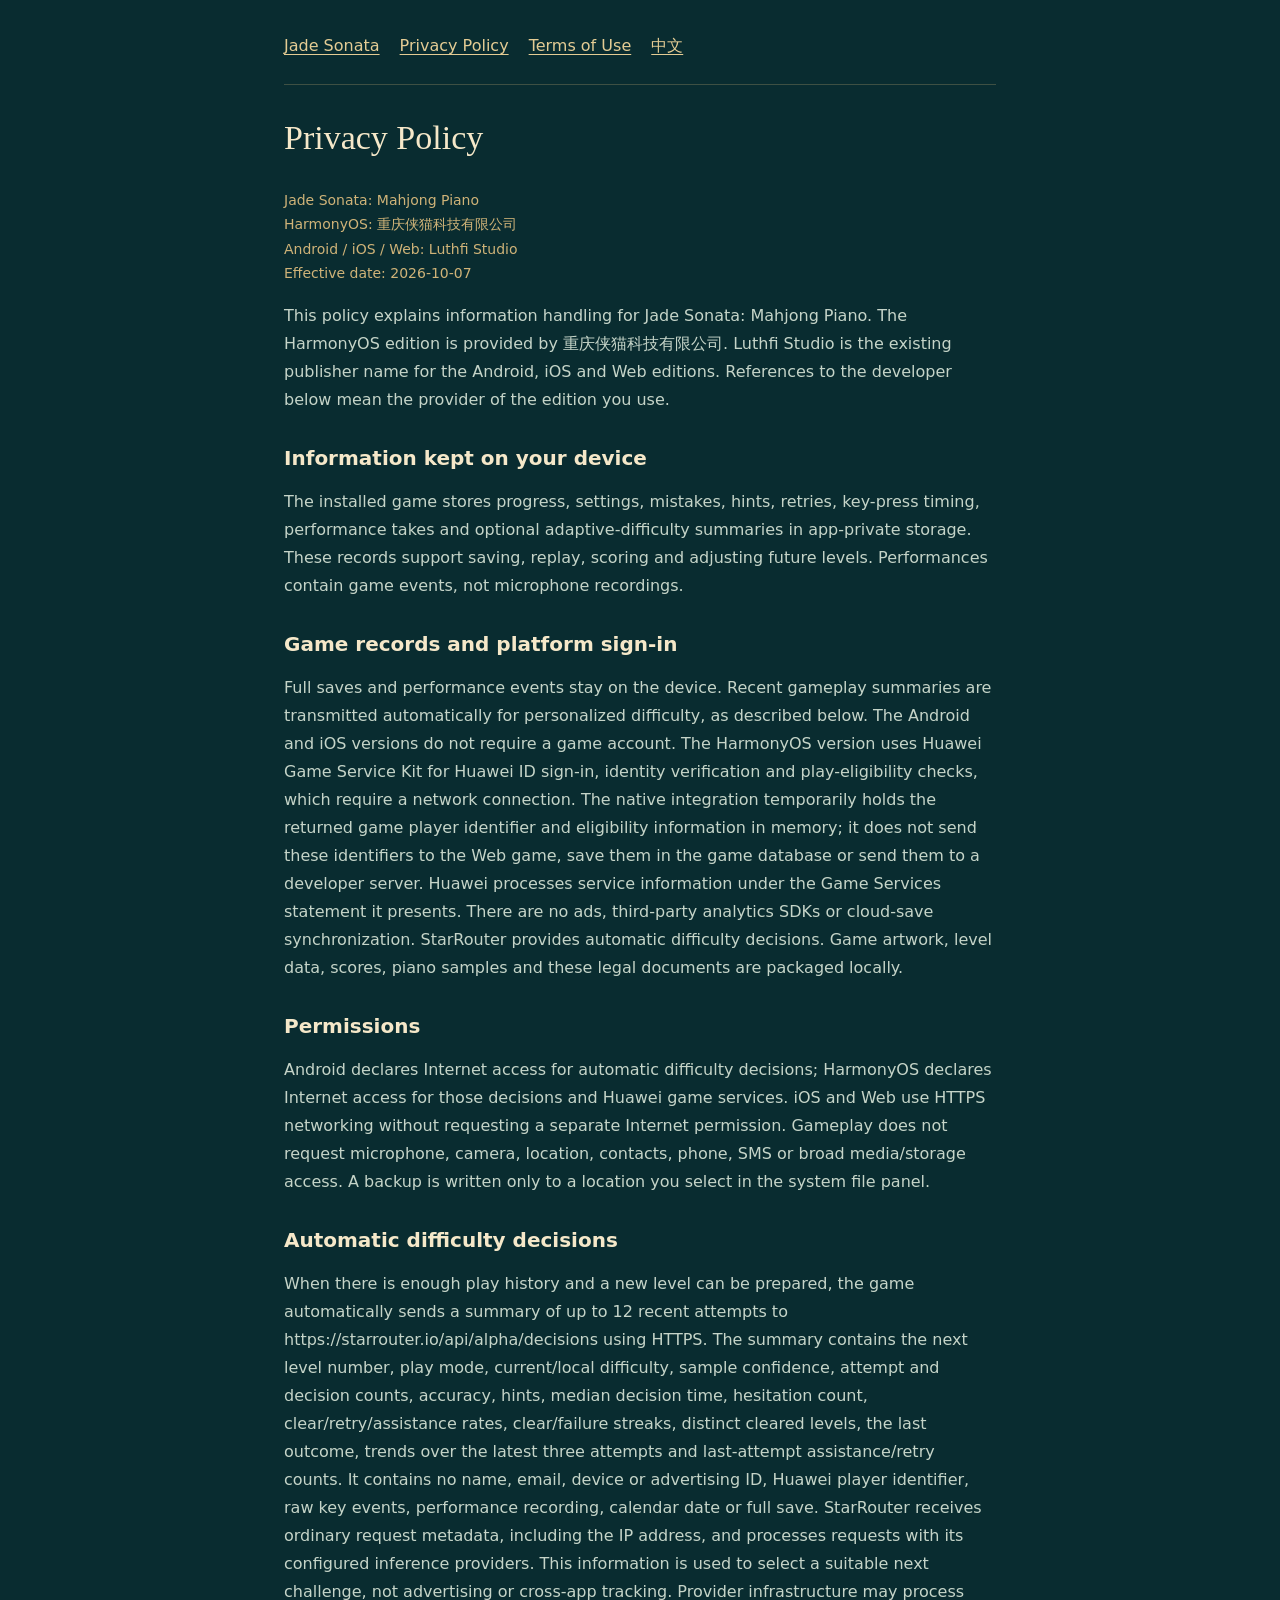
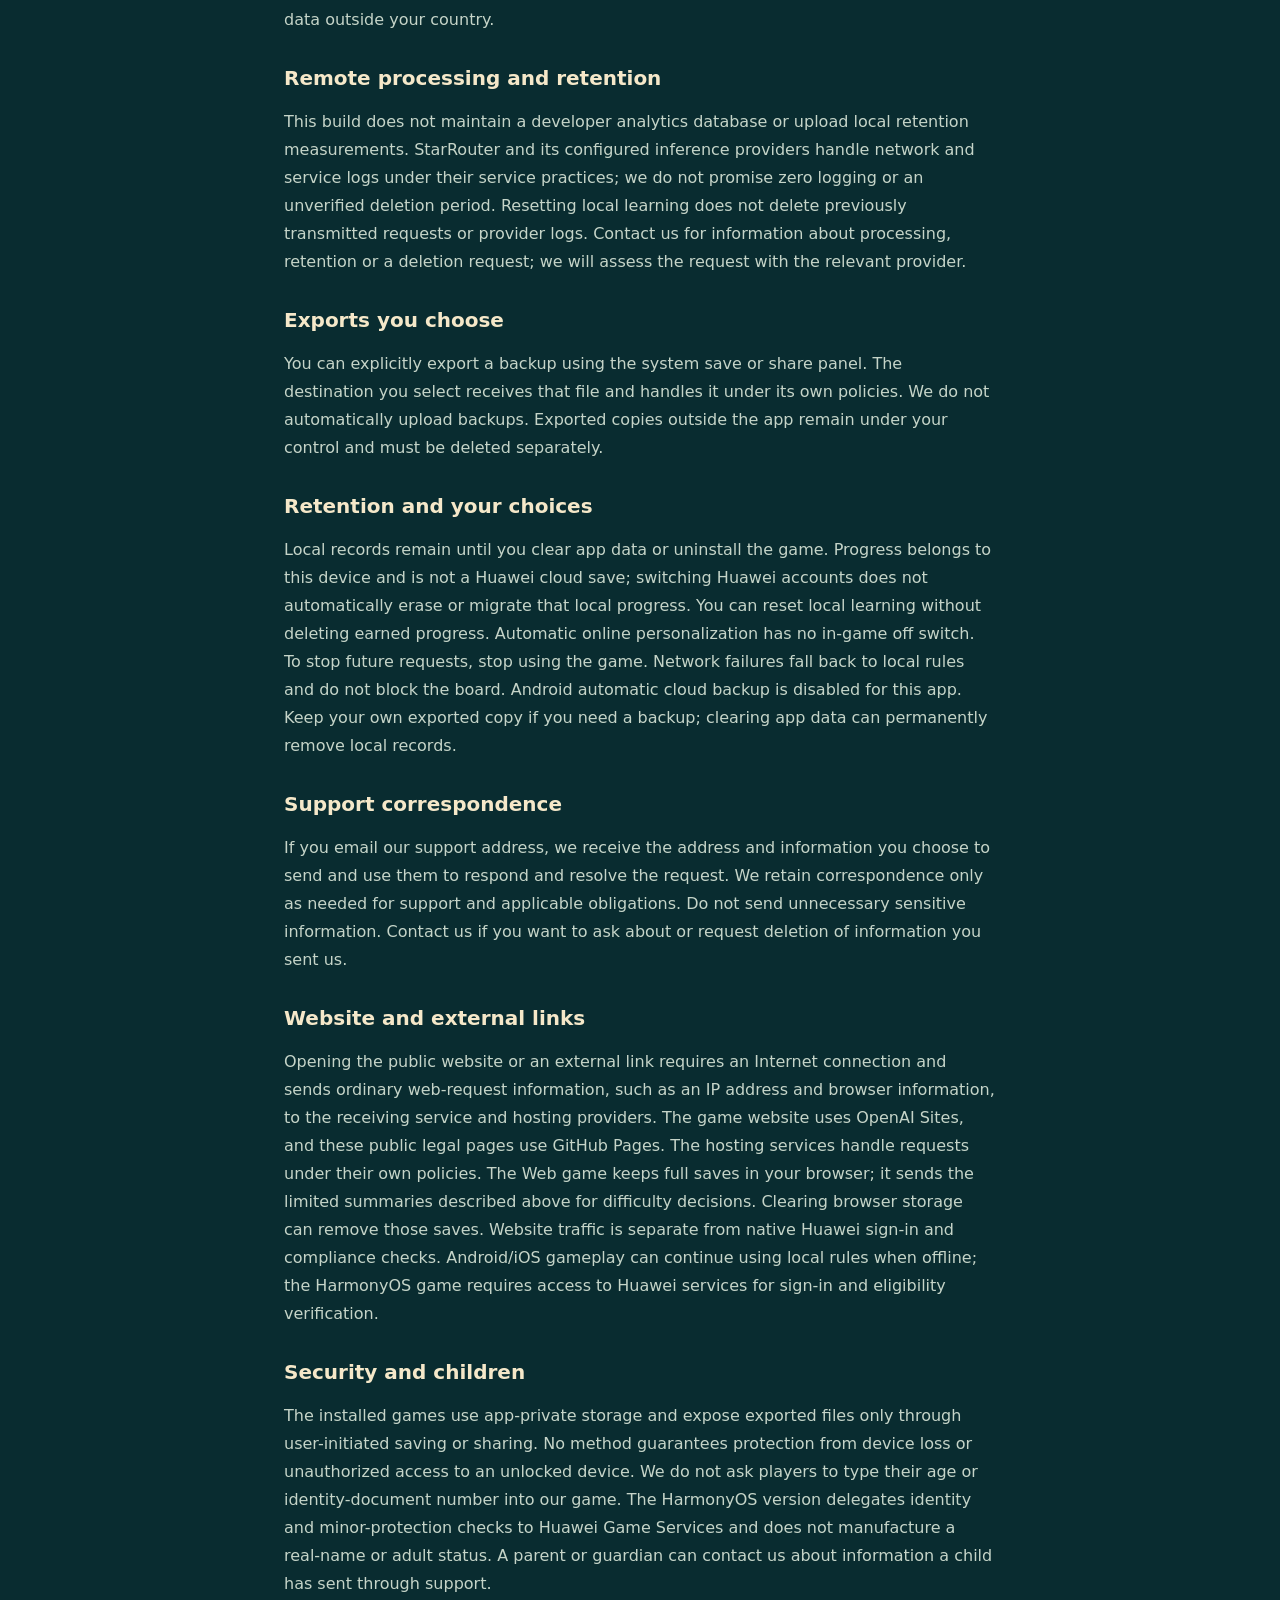
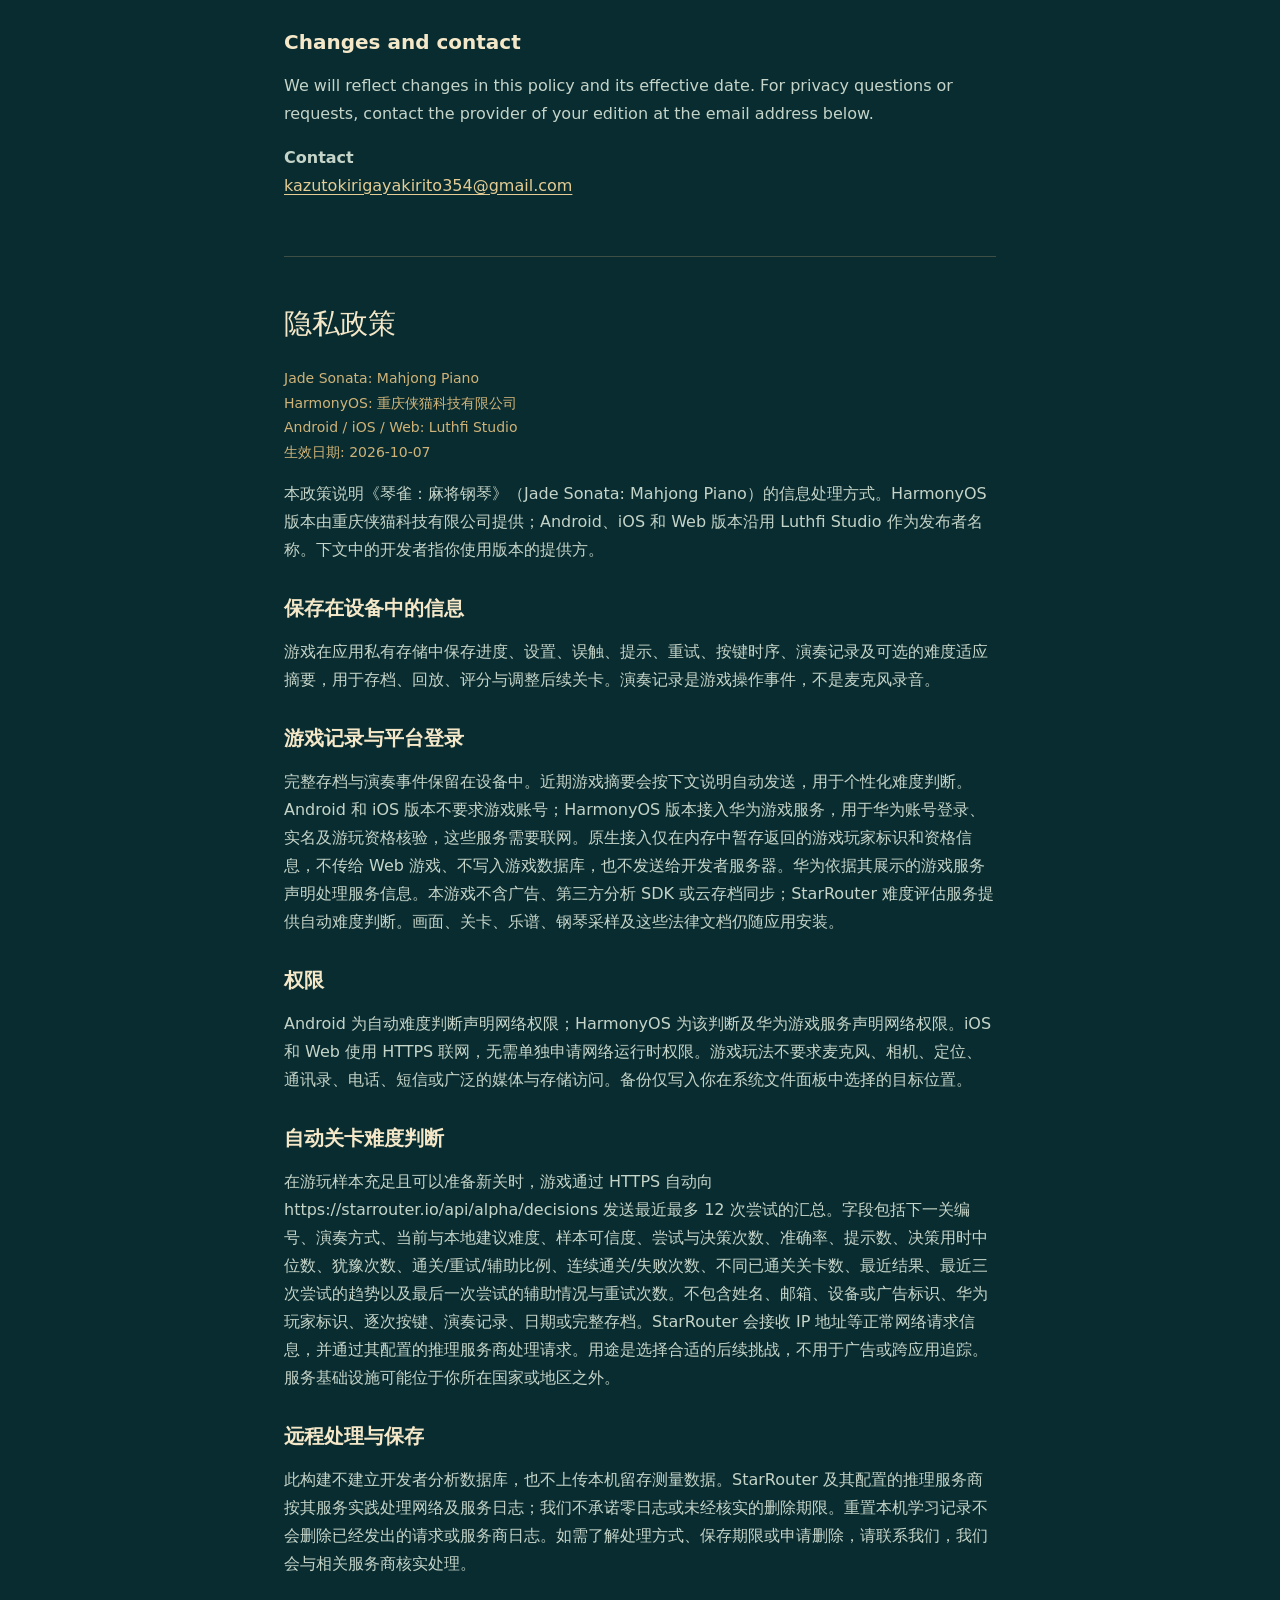
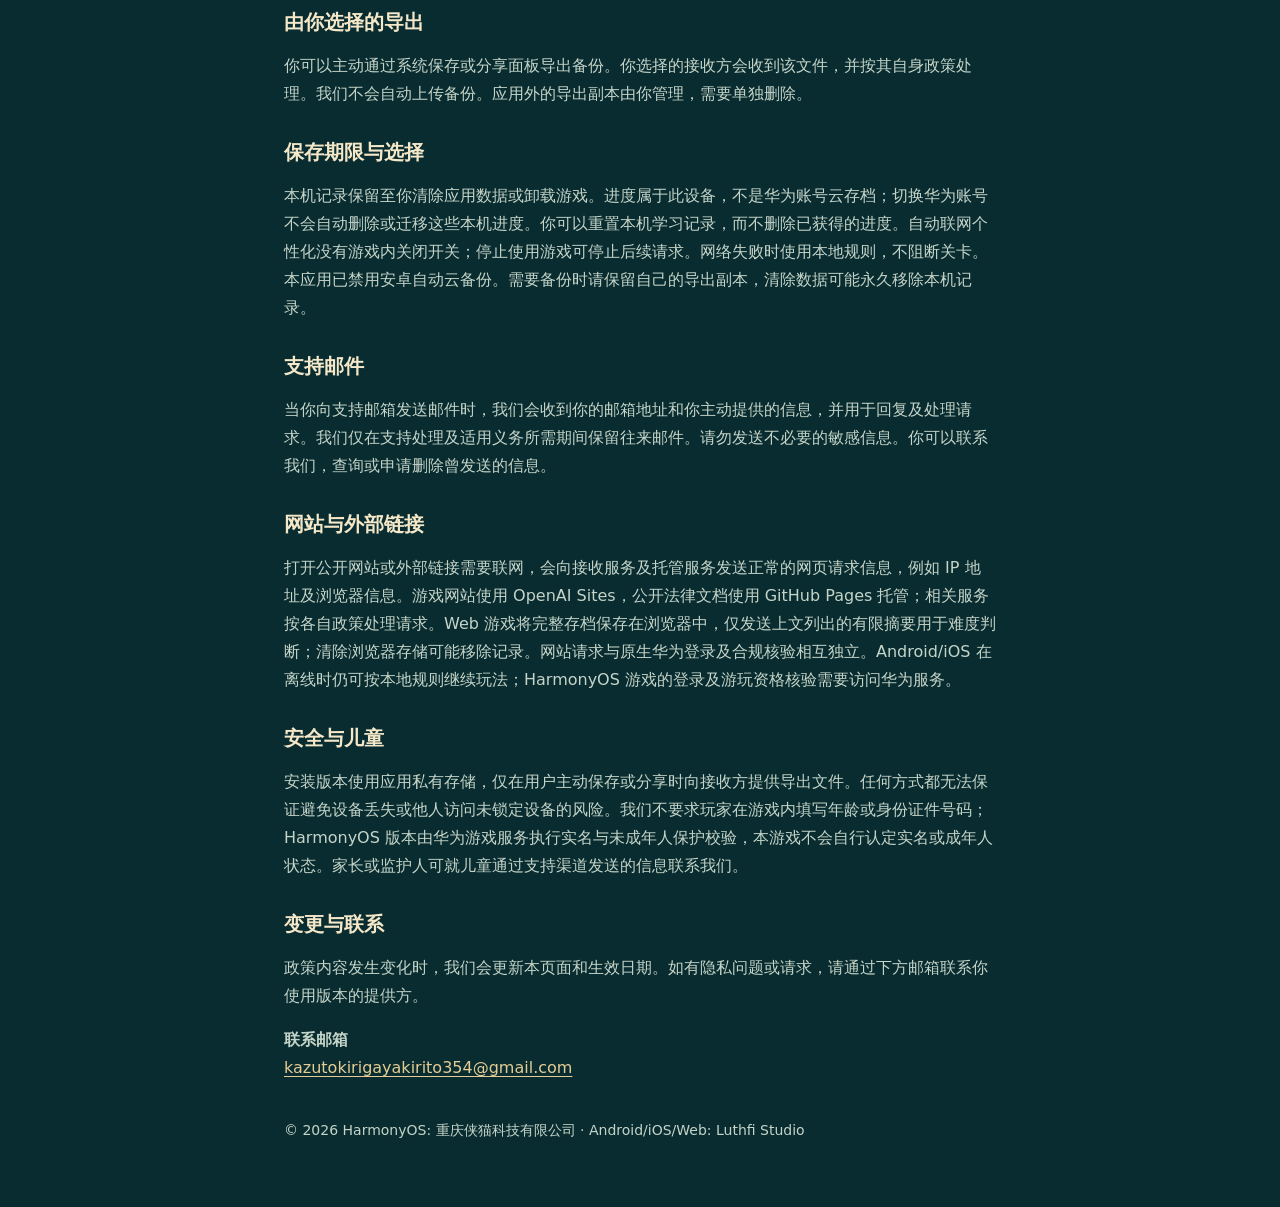
==== commit 02a30be7: "Clarify recent gameplay trend summaries" ====
--- a/privacy.html
+++ b/privacy.html
@@ -1 +1 @@
-<!doctype html><html lang="en"><head><meta charset="utf-8"><meta name="viewport" content="width=device-width,initial-scale=1"><meta name="description" content="Privacy Policy for Jade Sonata: Mahjong Piano — HarmonyOS: 重庆侠猫科技有限公司; Android/iOS/Web: Luthfi Studio."><title>Privacy Policy · Jade Sonata</title><link rel="canonical" href="https://ownerhzh.github.io/jade-sonata-legal/privacy.html"><style>:root{color-scheme:dark}*{box-sizing:border-box}body{margin:0;background:#092c30;color:#f5e8c9;font:16px/1.75 system-ui,sans-serif}main{max-width:760px;margin:auto;padding:32px 24px 64px}nav{display:flex;gap:20px;flex-wrap:wrap;padding-bottom:24px;border-bottom:1px solid #cfb37844;margin-bottom:32px}a{color:#e4cc94;text-underline-offset:3px;overflow-wrap:anywhere}a:focus-visible{outline:2px solid #cfb378;outline-offset:4px}h1{font:400 34px/1.25 Georgia,'Songti SC',serif}h2{font:400 28px/1.4 Georgia,'Songti SC',serif}h3{font-size:20px;line-height:1.4;margin:30px 0 8px}p{color:#c5d4c8}.legal-meta{color:#cfb378;font-size:14px}.translation{margin-top:56px;padding-top:24px;border-top:1px solid #cfb37844}.legal-public{display:none}footer{margin-top:36px;font-size:14px;color:#c5d4c8}</style></head><body><main><nav aria-label="Legal pages"><a href="./">Jade Sonata</a><a href="privacy.html">Privacy Policy</a><a href="terms.html">Terms of Use</a><a href="#zh" lang="zh">中文</a></nav><article class="legal-copy" lang="en" data-no-translate><h1>Privacy Policy</h1><p class="legal-meta">Jade Sonata: Mahjong Piano<br>HarmonyOS: 重庆侠猫科技有限公司<br>Android / iOS / Web: Luthfi Studio<br>Effective date: 2026-10-07</p><p>This policy explains information handling for Jade Sonata: Mahjong Piano. The HarmonyOS edition is provided by 重庆侠猫科技有限公司. Luthfi Studio is the existing publisher name for the Android, iOS and Web editions. References to the developer below mean the provider of the edition you use.</p><section><h3>Information kept on your device</h3><p>The installed game stores progress, settings, mistakes, hints, retries, key-press timing, performance takes and optional adaptive-difficulty summaries in app-private storage. These records support saving, replay, scoring and adjusting future levels. Performances contain game events, not microphone recordings.</p></section><section><h3>Game records and platform sign-in</h3><p>Full saves and performance events stay on the device. Recent gameplay summaries are transmitted automatically for personalized difficulty, as described below. The Android and iOS versions do not require a game account. The HarmonyOS version uses Huawei Game Service Kit for Huawei ID sign-in, identity verification and play-eligibility checks, which require a network connection. The native integration temporarily holds the returned game player identifier and eligibility information in memory; it does not send these identifiers to the Web game, save them in the game database or send them to a developer server. Huawei processes service information under the Game Services statement it presents. There are no ads, third-party analytics SDKs or cloud-save synchronization. StarRouter provides automatic difficulty decisions. Game artwork, level data, scores, piano samples and these legal documents are packaged locally.</p></section><section><h3>Permissions</h3><p>Android declares Internet access for automatic difficulty decisions; HarmonyOS declares Internet access for those decisions and Huawei game services. iOS and Web use HTTPS networking without requesting a separate Internet permission. Gameplay does not request microphone, camera, location, contacts, phone, SMS or broad media/storage access. A backup is written only to a location you select in the system file panel.</p></section><section><h3>Automatic difficulty decisions</h3><p>When there is enough play history and a new level can be prepared, the game automatically sends a summary of up to 12 recent attempts to https://starrouter.io/api/alpha/decisions using HTTPS. The summary contains the next level number, play mode, current/local difficulty, sample confidence, attempt and decision counts, accuracy, hints, median decision time, hesitation count, clear/retry/assistance rates, clear/failure streaks, distinct cleared levels and the last outcome. It contains no name, email, device or advertising ID, Huawei player identifier, raw key events, performance recording, calendar date or full save. StarRouter receives ordinary request metadata, including the IP address, and processes requests with its configured inference providers. This information is used to select a suitable next challenge, not advertising or cross-app tracking. Provider infrastructure may process data outside your country.</p></section><section><h3>Remote processing and retention</h3><p>This build does not maintain a developer analytics database or upload local retention measurements. StarRouter and its configured inference providers handle network and service logs under their service practices; we do not promise zero logging or an unverified deletion period. Resetting local learning does not delete previously transmitted requests or provider logs. Contact us for information about processing, retention or a deletion request; we will assess the request with the relevant provider.</p></section><section><h3>Exports you choose</h3><p>You can explicitly export a backup using the system save or share panel. The destination you select receives that file and handles it under its own policies. We do not automatically upload backups. Exported copies outside the app remain under your control and must be deleted separately.</p></section><section><h3>Retention and your choices</h3><p>Local records remain until you clear app data or uninstall the game. Progress belongs to this device and is not a Huawei cloud save; switching Huawei accounts does not automatically erase or migrate that local progress. You can reset local learning without deleting earned progress. Automatic online personalization has no in-game off switch. To stop future requests, stop using the game. Network failures fall back to local rules and do not block the board. Android automatic cloud backup is disabled for this app. Keep your own exported copy if you need a backup; clearing app data can permanently remove local records.</p></section><section><h3>Support correspondence</h3><p>If you email our support address, we receive the address and information you choose to send and use them to respond and resolve the request. We retain correspondence only as needed for support and applicable obligations. Do not send unnecessary sensitive information. Contact us if you want to ask about or request deletion of information you sent us.</p></section><section><h3>Website and external links</h3><p>Opening the public website or an external link requires an Internet connection and sends ordinary web-request information, such as an IP address and browser information, to the receiving service and hosting providers. The game website uses OpenAI Sites, and these public legal pages use GitHub Pages. The hosting services handle requests under their own policies. The Web game keeps full saves in your browser; it sends the limited summaries described above for difficulty decisions. Clearing browser storage can remove those saves. Website traffic is separate from native Huawei sign-in and compliance checks. Android/iOS gameplay can continue using local rules when offline; the HarmonyOS game requires access to Huawei services for sign-in and eligibility verification.</p></section><section><h3>Security and children</h3><p>The installed games use app-private storage and expose exported files only through user-initiated saving or sharing. No method guarantees protection from device loss or unauthorized access to an unlocked device. We do not ask players to type their age or identity-document number into our game. The HarmonyOS version delegates identity and minor-protection checks to Huawei Game Services and does not manufacture a real-name or adult status. A parent or guardian can contact us about information a child has sent through support.</p></section><section><h3>Changes and contact</h3><p>We will reflect changes in this policy and its effective date. For privacy questions or requests, contact the provider of your edition at the email address below.</p></section><p><strong>Contact</strong><br><a href="mailto:kazutokirigayakirito354@gmail.com">kazutokirigayakirito354@gmail.com</a></p><p class="legal-public"><a href="https://ownerhzh.github.io/jade-sonata-legal/privacy.html" rel="noreferrer">Open the public page (Internet required)</a></p></article><div class="translation" id="zh"><article class="legal-copy" lang="zh" data-no-translate><h2>隐私政策</h2><p class="legal-meta">Jade Sonata: Mahjong Piano<br>HarmonyOS: 重庆侠猫科技有限公司<br>Android / iOS / Web: Luthfi Studio<br>生效日期: 2026-10-07</p><p>本政策说明《琴雀：麻将钢琴》（Jade Sonata: Mahjong Piano）的信息处理方式。HarmonyOS 版本由重庆侠猫科技有限公司提供；Android、iOS 和 Web 版本沿用 Luthfi Studio 作为发布者名称。下文中的开发者指你使用版本的提供方。</p><section><h3>保存在设备中的信息</h3><p>游戏在应用私有存储中保存进度、设置、误触、提示、重试、按键时序、演奏记录及可选的难度适应摘要，用于存档、回放、评分与调整后续关卡。演奏记录是游戏操作事件，不是麦克风录音。</p></section><section><h3>游戏记录与平台登录</h3><p>完整存档与演奏事件保留在设备中。近期游戏摘要会按下文说明自动发送，用于个性化难度判断。Android 和 iOS 版本不要求游戏账号；HarmonyOS 版本接入华为游戏服务，用于华为账号登录、实名及游玩资格核验，这些服务需要联网。原生接入仅在内存中暂存返回的游戏玩家标识和资格信息，不传给 Web 游戏、不写入游戏数据库，也不发送给开发者服务器。华为依据其展示的游戏服务声明处理服务信息。本游戏不含广告、第三方分析 SDK 或云存档同步；StarRouter 难度评估服务提供自动难度判断。画面、关卡、乐谱、钢琴采样及这些法律文档仍随应用安装。</p></section><section><h3>权限</h3><p>Android 为自动难度判断声明网络权限；HarmonyOS 为该判断及华为游戏服务声明网络权限。iOS 和 Web 使用 HTTPS 联网，无需单独申请网络运行时权限。游戏玩法不要求麦克风、相机、定位、通讯录、电话、短信或广泛的媒体与存储访问。备份仅写入你在系统文件面板中选择的目标位置。</p></section><section><h3>自动关卡难度判断</h3><p>在游玩样本充足且可以准备新关时，游戏通过 HTTPS 自动向 https://starrouter.io/api/alpha/decisions 发送最近最多 12 次尝试的汇总。字段包括下一关编号、演奏方式、当前与本地建议难度、样本可信度、尝试与决策次数、准确率、提示数、决策用时中位数、犹豫次数、通关/重试/辅助比例、连续通关/失败次数、不同已通关关卡数及最近结果。不包含姓名、邮箱、设备或广告标识、华为玩家标识、逐次按键、演奏记录、日期或完整存档。StarRouter 会接收 IP 地址等正常网络请求信息，并通过其配置的推理服务商处理请求。用途是选择合适的后续挑战，不用于广告或跨应用追踪。服务基础设施可能位于你所在国家或地区之外。</p></section><section><h3>远程处理与保存</h3><p>此构建不建立开发者分析数据库，也不上传本机留存测量数据。StarRouter 及其配置的推理服务商按其服务实践处理网络及服务日志；我们不承诺零日志或未经核实的删除期限。重置本机学习记录不会删除已经发出的请求或服务商日志。如需了解处理方式、保存期限或申请删除，请联系我们，我们会与相关服务商核实处理。</p></section><section><h3>由你选择的导出</h3><p>你可以主动通过系统保存或分享面板导出备份。你选择的接收方会收到该文件，并按其自身政策处理。我们不会自动上传备份。应用外的导出副本由你管理，需要单独删除。</p></section><section><h3>保存期限与选择</h3><p>本机记录保留至你清除应用数据或卸载游戏。进度属于此设备，不是华为账号云存档；切换华为账号不会自动删除或迁移这些本机进度。你可以重置本机学习记录，而不删除已获得的进度。自动联网个性化没有游戏内关闭开关；停止使用游戏可停止后续请求。网络失败时使用本地规则，不阻断关卡。本应用已禁用安卓自动云备份。需要备份时请保留自己的导出副本，清除数据可能永久移除本机记录。</p></section><section><h3>支持邮件</h3><p>当你向支持邮箱发送邮件时，我们会收到你的邮箱地址和你主动提供的信息，并用于回复及处理请求。我们仅在支持处理及适用义务所需期间保留往来邮件。请勿发送不必要的敏感信息。你可以联系我们，查询或申请删除曾发送的信息。</p></section><section><h3>网站与外部链接</h3><p>打开公开网站或外部链接需要联网，会向接收服务及托管服务发送正常的网页请求信息，例如 IP 地址及浏览器信息。游戏网站使用 OpenAI Sites，公开法律文档使用 GitHub Pages 托管；相关服务按各自政策处理请求。Web 游戏将完整存档保存在浏览器中，仅发送上文列出的有限摘要用于难度判断；清除浏览器存储可能移除记录。网站请求与原生华为登录及合规核验相互独立。Android/iOS 在离线时仍可按本地规则继续玩法；HarmonyOS 游戏的登录及游玩资格核验需要访问华为服务。</p></section><section><h3>安全与儿童</h3><p>安装版本使用应用私有存储，仅在用户主动保存或分享时向接收方提供导出文件。任何方式都无法保证避免设备丢失或他人访问未锁定设备的风险。我们不要求玩家在游戏内填写年龄或身份证件号码；HarmonyOS 版本由华为游戏服务执行实名与未成年人保护校验，本游戏不会自行认定实名或成年人状态。家长或监护人可就儿童通过支持渠道发送的信息联系我们。</p></section><section><h3>变更与联系</h3><p>政策内容发生变化时，我们会更新本页面和生效日期。如有隐私问题或请求，请通过下方邮箱联系你使用版本的提供方。</p></section><p><strong>联系邮箱</strong><br><a href="mailto:kazutokirigayakirito354@gmail.com">kazutokirigayakirito354@gmail.com</a></p><p class="legal-public"><a href="https://ownerhzh.github.io/jade-sonata-legal/privacy.html" rel="noreferrer">查看公开网页（需要网络）</a></p></article></div><footer>© 2026 HarmonyOS: 重庆侠猫科技有限公司 · Android/iOS/Web: Luthfi Studio</footer></main></body></html>
+<!doctype html><html lang="en"><head><meta charset="utf-8"><meta name="viewport" content="width=device-width,initial-scale=1"><meta name="description" content="Privacy Policy for Jade Sonata: Mahjong Piano — HarmonyOS: 重庆侠猫科技有限公司; Android/iOS/Web: Luthfi Studio."><title>Privacy Policy · Jade Sonata</title><link rel="canonical" href="https://ownerhzh.github.io/jade-sonata-legal/privacy.html"><style>:root{color-scheme:dark}*{box-sizing:border-box}body{margin:0;background:#092c30;color:#f5e8c9;font:16px/1.75 system-ui,sans-serif}main{max-width:760px;margin:auto;padding:32px 24px 64px}nav{display:flex;gap:20px;flex-wrap:wrap;padding-bottom:24px;border-bottom:1px solid #cfb37844;margin-bottom:32px}a{color:#e4cc94;text-underline-offset:3px;overflow-wrap:anywhere}a:focus-visible{outline:2px solid #cfb378;outline-offset:4px}h1{font:400 34px/1.25 Georgia,'Songti SC',serif}h2{font:400 28px/1.4 Georgia,'Songti SC',serif}h3{font-size:20px;line-height:1.4;margin:30px 0 8px}p{color:#c5d4c8}.legal-meta{color:#cfb378;font-size:14px}.translation{margin-top:56px;padding-top:24px;border-top:1px solid #cfb37844}.legal-public{display:none}footer{margin-top:36px;font-size:14px;color:#c5d4c8}</style></head><body><main><nav aria-label="Legal pages"><a href="./">Jade Sonata</a><a href="privacy.html">Privacy Policy</a><a href="terms.html">Terms of Use</a><a href="#zh" lang="zh">中文</a></nav><article class="legal-copy" lang="en" data-no-translate><h1>Privacy Policy</h1><p class="legal-meta">Jade Sonata: Mahjong Piano<br>HarmonyOS: 重庆侠猫科技有限公司<br>Android / iOS / Web: Luthfi Studio<br>Effective date: 2026-10-07</p><p>This policy explains information handling for Jade Sonata: Mahjong Piano. The HarmonyOS edition is provided by 重庆侠猫科技有限公司. Luthfi Studio is the existing publisher name for the Android, iOS and Web editions. References to the developer below mean the provider of the edition you use.</p><section><h3>Information kept on your device</h3><p>The installed game stores progress, settings, mistakes, hints, retries, key-press timing, performance takes and optional adaptive-difficulty summaries in app-private storage. These records support saving, replay, scoring and adjusting future levels. Performances contain game events, not microphone recordings.</p></section><section><h3>Game records and platform sign-in</h3><p>Full saves and performance events stay on the device. Recent gameplay summaries are transmitted automatically for personalized difficulty, as described below. The Android and iOS versions do not require a game account. The HarmonyOS version uses Huawei Game Service Kit for Huawei ID sign-in, identity verification and play-eligibility checks, which require a network connection. The native integration temporarily holds the returned game player identifier and eligibility information in memory; it does not send these identifiers to the Web game, save them in the game database or send them to a developer server. Huawei processes service information under the Game Services statement it presents. There are no ads, third-party analytics SDKs or cloud-save synchronization. StarRouter provides automatic difficulty decisions. Game artwork, level data, scores, piano samples and these legal documents are packaged locally.</p></section><section><h3>Permissions</h3><p>Android declares Internet access for automatic difficulty decisions; HarmonyOS declares Internet access for those decisions and Huawei game services. iOS and Web use HTTPS networking without requesting a separate Internet permission. Gameplay does not request microphone, camera, location, contacts, phone, SMS or broad media/storage access. A backup is written only to a location you select in the system file panel.</p></section><section><h3>Automatic difficulty decisions</h3><p>When there is enough play history and a new level can be prepared, the game automatically sends a summary of up to 12 recent attempts to https://starrouter.io/api/alpha/decisions using HTTPS. The summary contains the next level number, play mode, current/local difficulty, sample confidence, attempt and decision counts, accuracy, hints, median decision time, hesitation count, clear/retry/assistance rates, clear/failure streaks, distinct cleared levels, the last outcome, trends over the latest three attempts and last-attempt assistance/retry counts. It contains no name, email, device or advertising ID, Huawei player identifier, raw key events, performance recording, calendar date or full save. StarRouter receives ordinary request metadata, including the IP address, and processes requests with its configured inference providers. This information is used to select a suitable next challenge, not advertising or cross-app tracking. Provider infrastructure may process data outside your country.</p></section><section><h3>Remote processing and retention</h3><p>This build does not maintain a developer analytics database or upload local retention measurements. StarRouter and its configured inference providers handle network and service logs under their service practices; we do not promise zero logging or an unverified deletion period. Resetting local learning does not delete previously transmitted requests or provider logs. Contact us for information about processing, retention or a deletion request; we will assess the request with the relevant provider.</p></section><section><h3>Exports you choose</h3><p>You can explicitly export a backup using the system save or share panel. The destination you select receives that file and handles it under its own policies. We do not automatically upload backups. Exported copies outside the app remain under your control and must be deleted separately.</p></section><section><h3>Retention and your choices</h3><p>Local records remain until you clear app data or uninstall the game. Progress belongs to this device and is not a Huawei cloud save; switching Huawei accounts does not automatically erase or migrate that local progress. You can reset local learning without deleting earned progress. Automatic online personalization has no in-game off switch. To stop future requests, stop using the game. Network failures fall back to local rules and do not block the board. Android automatic cloud backup is disabled for this app. Keep your own exported copy if you need a backup; clearing app data can permanently remove local records.</p></section><section><h3>Support correspondence</h3><p>If you email our support address, we receive the address and information you choose to send and use them to respond and resolve the request. We retain correspondence only as needed for support and applicable obligations. Do not send unnecessary sensitive information. Contact us if you want to ask about or request deletion of information you sent us.</p></section><section><h3>Website and external links</h3><p>Opening the public website or an external link requires an Internet connection and sends ordinary web-request information, such as an IP address and browser information, to the receiving service and hosting providers. The game website uses OpenAI Sites, and these public legal pages use GitHub Pages. The hosting services handle requests under their own policies. The Web game keeps full saves in your browser; it sends the limited summaries described above for difficulty decisions. Clearing browser storage can remove those saves. Website traffic is separate from native Huawei sign-in and compliance checks. Android/iOS gameplay can continue using local rules when offline; the HarmonyOS game requires access to Huawei services for sign-in and eligibility verification.</p></section><section><h3>Security and children</h3><p>The installed games use app-private storage and expose exported files only through user-initiated saving or sharing. No method guarantees protection from device loss or unauthorized access to an unlocked device. We do not ask players to type their age or identity-document number into our game. The HarmonyOS version delegates identity and minor-protection checks to Huawei Game Services and does not manufacture a real-name or adult status. A parent or guardian can contact us about information a child has sent through support.</p></section><section><h3>Changes and contact</h3><p>We will reflect changes in this policy and its effective date. For privacy questions or requests, contact the provider of your edition at the email address below.</p></section><p><strong>Contact</strong><br><a href="mailto:kazutokirigayakirito354@gmail.com">kazutokirigayakirito354@gmail.com</a></p><p class="legal-public"><a href="https://ownerhzh.github.io/jade-sonata-legal/privacy.html" rel="noreferrer">Open the public page (Internet required)</a></p></article><div class="translation" id="zh"><article class="legal-copy" lang="zh" data-no-translate><h2>隐私政策</h2><p class="legal-meta">Jade Sonata: Mahjong Piano<br>HarmonyOS: 重庆侠猫科技有限公司<br>Android / iOS / Web: Luthfi Studio<br>生效日期: 2026-10-07</p><p>本政策说明《琴雀：麻将钢琴》（Jade Sonata: Mahjong Piano）的信息处理方式。HarmonyOS 版本由重庆侠猫科技有限公司提供；Android、iOS 和 Web 版本沿用 Luthfi Studio 作为发布者名称。下文中的开发者指你使用版本的提供方。</p><section><h3>保存在设备中的信息</h3><p>游戏在应用私有存储中保存进度、设置、误触、提示、重试、按键时序、演奏记录及可选的难度适应摘要，用于存档、回放、评分与调整后续关卡。演奏记录是游戏操作事件，不是麦克风录音。</p></section><section><h3>游戏记录与平台登录</h3><p>完整存档与演奏事件保留在设备中。近期游戏摘要会按下文说明自动发送，用于个性化难度判断。Android 和 iOS 版本不要求游戏账号；HarmonyOS 版本接入华为游戏服务，用于华为账号登录、实名及游玩资格核验，这些服务需要联网。原生接入仅在内存中暂存返回的游戏玩家标识和资格信息，不传给 Web 游戏、不写入游戏数据库，也不发送给开发者服务器。华为依据其展示的游戏服务声明处理服务信息。本游戏不含广告、第三方分析 SDK 或云存档同步；StarRouter 难度评估服务提供自动难度判断。画面、关卡、乐谱、钢琴采样及这些法律文档仍随应用安装。</p></section><section><h3>权限</h3><p>Android 为自动难度判断声明网络权限；HarmonyOS 为该判断及华为游戏服务声明网络权限。iOS 和 Web 使用 HTTPS 联网，无需单独申请网络运行时权限。游戏玩法不要求麦克风、相机、定位、通讯录、电话、短信或广泛的媒体与存储访问。备份仅写入你在系统文件面板中选择的目标位置。</p></section><section><h3>自动关卡难度判断</h3><p>在游玩样本充足且可以准备新关时，游戏通过 HTTPS 自动向 https://starrouter.io/api/alpha/decisions 发送最近最多 12 次尝试的汇总。字段包括下一关编号、演奏方式、当前与本地建议难度、样本可信度、尝试与决策次数、准确率、提示数、决策用时中位数、犹豫次数、通关/重试/辅助比例、连续通关/失败次数、不同已通关关卡数、最近结果、最近三次尝试的趋势以及最后一次尝试的辅助情况与重试次数。不包含姓名、邮箱、设备或广告标识、华为玩家标识、逐次按键、演奏记录、日期或完整存档。StarRouter 会接收 IP 地址等正常网络请求信息，并通过其配置的推理服务商处理请求。用途是选择合适的后续挑战，不用于广告或跨应用追踪。服务基础设施可能位于你所在国家或地区之外。</p></section><section><h3>远程处理与保存</h3><p>此构建不建立开发者分析数据库，也不上传本机留存测量数据。StarRouter 及其配置的推理服务商按其服务实践处理网络及服务日志；我们不承诺零日志或未经核实的删除期限。重置本机学习记录不会删除已经发出的请求或服务商日志。如需了解处理方式、保存期限或申请删除，请联系我们，我们会与相关服务商核实处理。</p></section><section><h3>由你选择的导出</h3><p>你可以主动通过系统保存或分享面板导出备份。你选择的接收方会收到该文件，并按其自身政策处理。我们不会自动上传备份。应用外的导出副本由你管理，需要单独删除。</p></section><section><h3>保存期限与选择</h3><p>本机记录保留至你清除应用数据或卸载游戏。进度属于此设备，不是华为账号云存档；切换华为账号不会自动删除或迁移这些本机进度。你可以重置本机学习记录，而不删除已获得的进度。自动联网个性化没有游戏内关闭开关；停止使用游戏可停止后续请求。网络失败时使用本地规则，不阻断关卡。本应用已禁用安卓自动云备份。需要备份时请保留自己的导出副本，清除数据可能永久移除本机记录。</p></section><section><h3>支持邮件</h3><p>当你向支持邮箱发送邮件时，我们会收到你的邮箱地址和你主动提供的信息，并用于回复及处理请求。我们仅在支持处理及适用义务所需期间保留往来邮件。请勿发送不必要的敏感信息。你可以联系我们，查询或申请删除曾发送的信息。</p></section><section><h3>网站与外部链接</h3><p>打开公开网站或外部链接需要联网，会向接收服务及托管服务发送正常的网页请求信息，例如 IP 地址及浏览器信息。游戏网站使用 OpenAI Sites，公开法律文档使用 GitHub Pages 托管；相关服务按各自政策处理请求。Web 游戏将完整存档保存在浏览器中，仅发送上文列出的有限摘要用于难度判断；清除浏览器存储可能移除记录。网站请求与原生华为登录及合规核验相互独立。Android/iOS 在离线时仍可按本地规则继续玩法；HarmonyOS 游戏的登录及游玩资格核验需要访问华为服务。</p></section><section><h3>安全与儿童</h3><p>安装版本使用应用私有存储，仅在用户主动保存或分享时向接收方提供导出文件。任何方式都无法保证避免设备丢失或他人访问未锁定设备的风险。我们不要求玩家在游戏内填写年龄或身份证件号码；HarmonyOS 版本由华为游戏服务执行实名与未成年人保护校验，本游戏不会自行认定实名或成年人状态。家长或监护人可就儿童通过支持渠道发送的信息联系我们。</p></section><section><h3>变更与联系</h3><p>政策内容发生变化时，我们会更新本页面和生效日期。如有隐私问题或请求，请通过下方邮箱联系你使用版本的提供方。</p></section><p><strong>联系邮箱</strong><br><a href="mailto:kazutokirigayakirito354@gmail.com">kazutokirigayakirito354@gmail.com</a></p><p class="legal-public"><a href="https://ownerhzh.github.io/jade-sonata-legal/privacy.html" rel="noreferrer">查看公开网页（需要网络）</a></p></article></div><footer>© 2026 HarmonyOS: 重庆侠猫科技有限公司 · Android/iOS/Web: Luthfi Studio</footer></main></body></html>
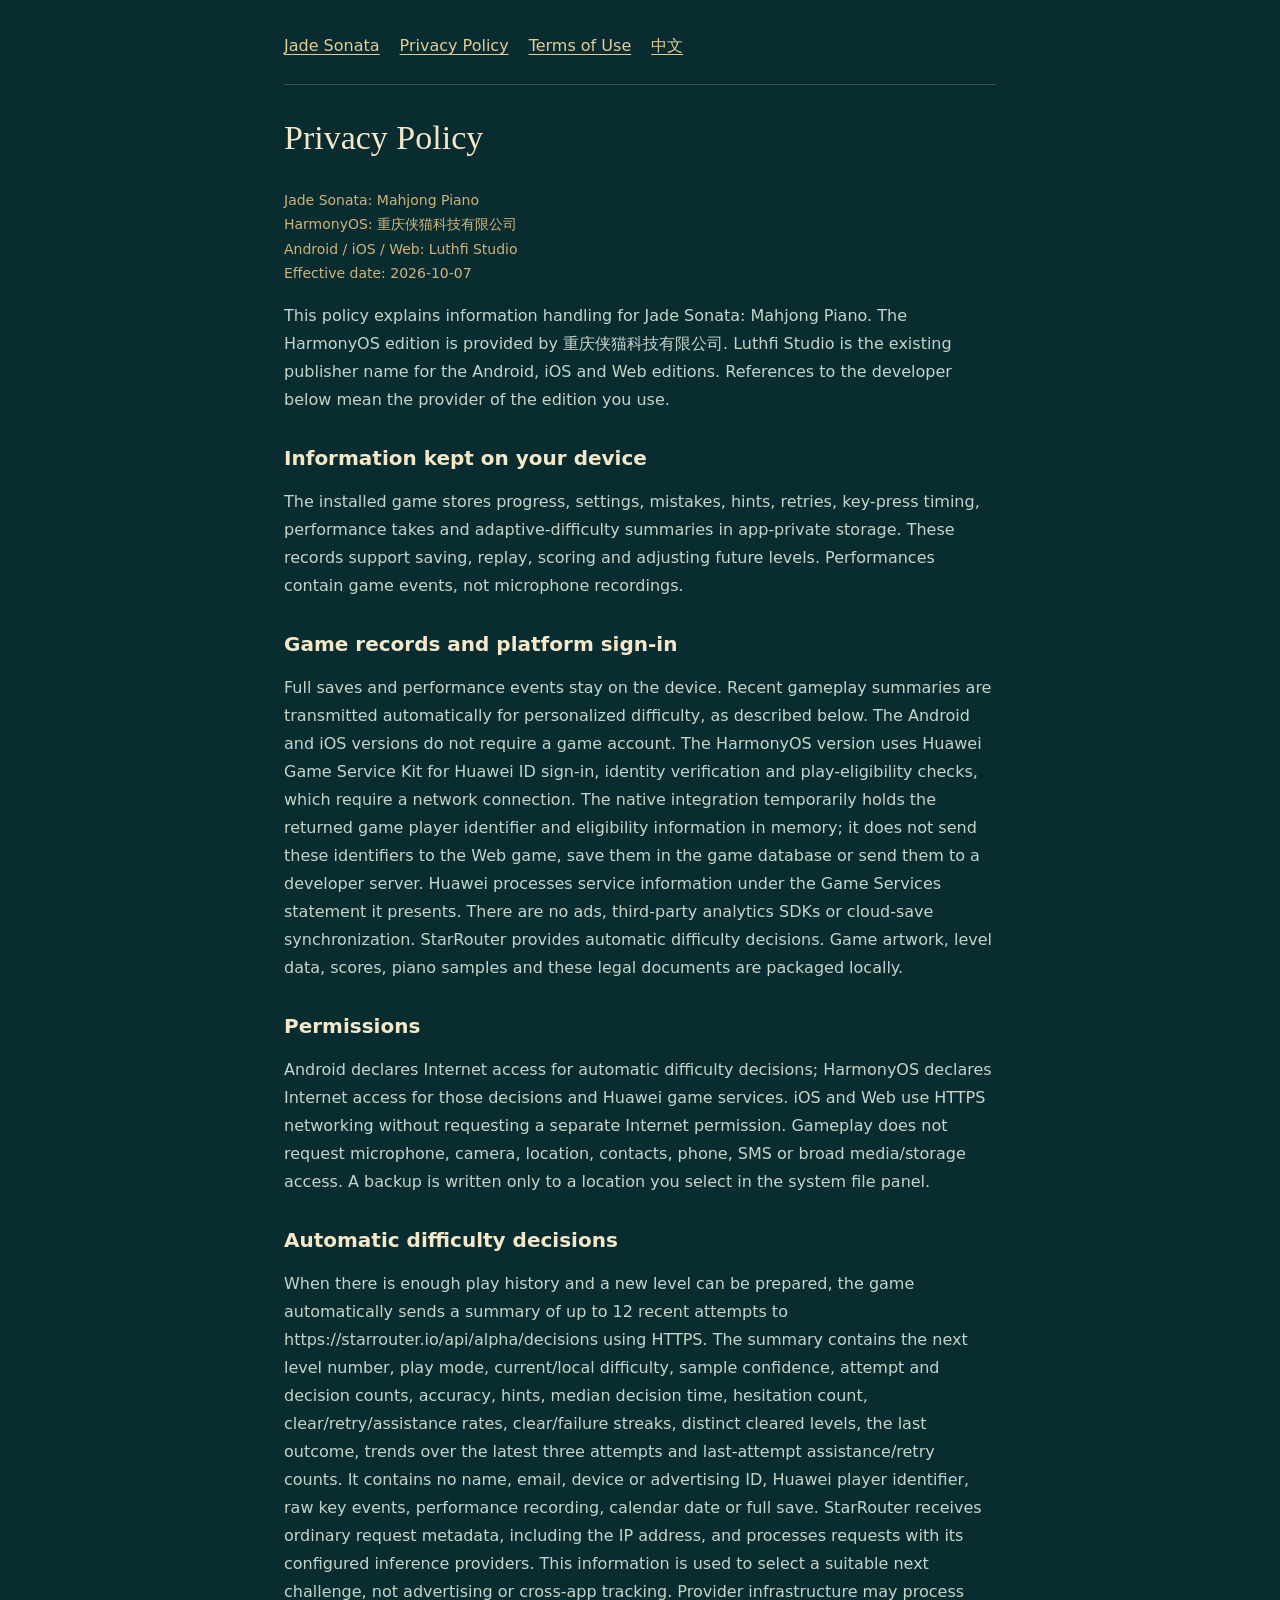
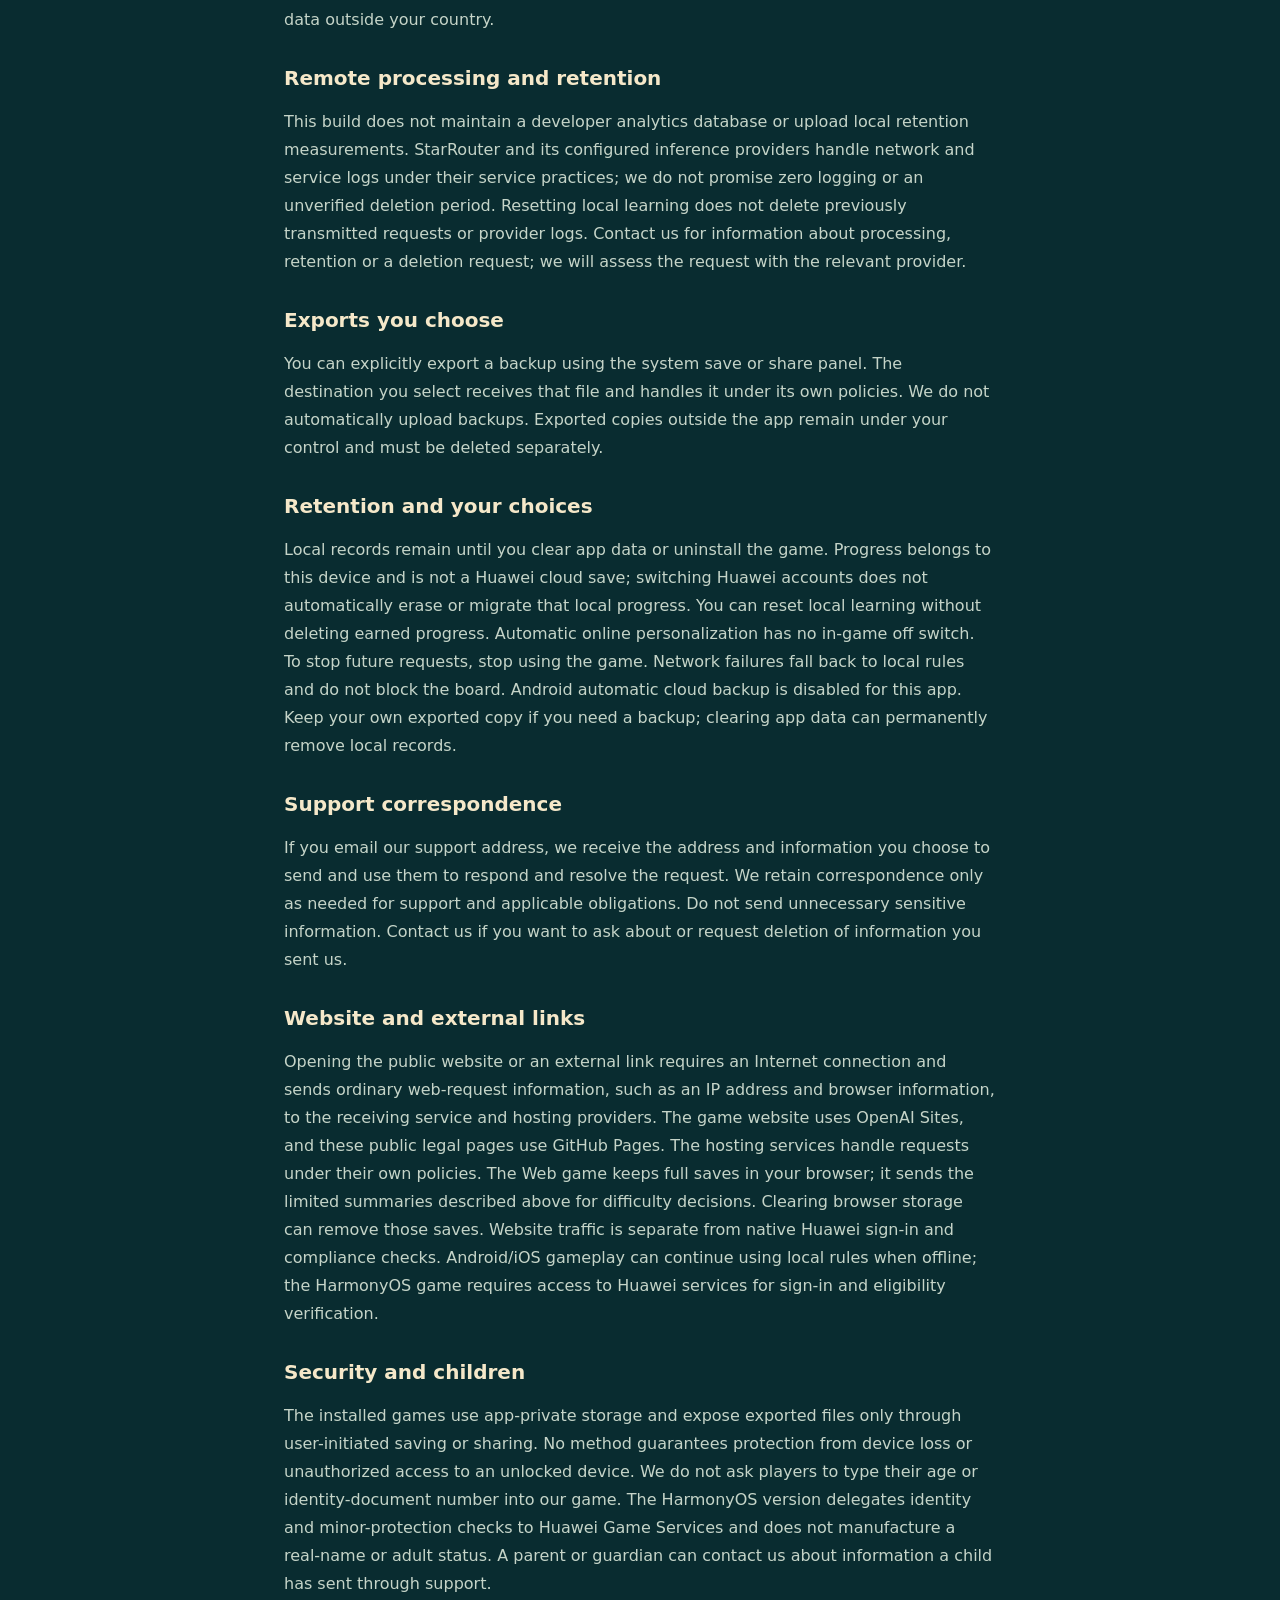
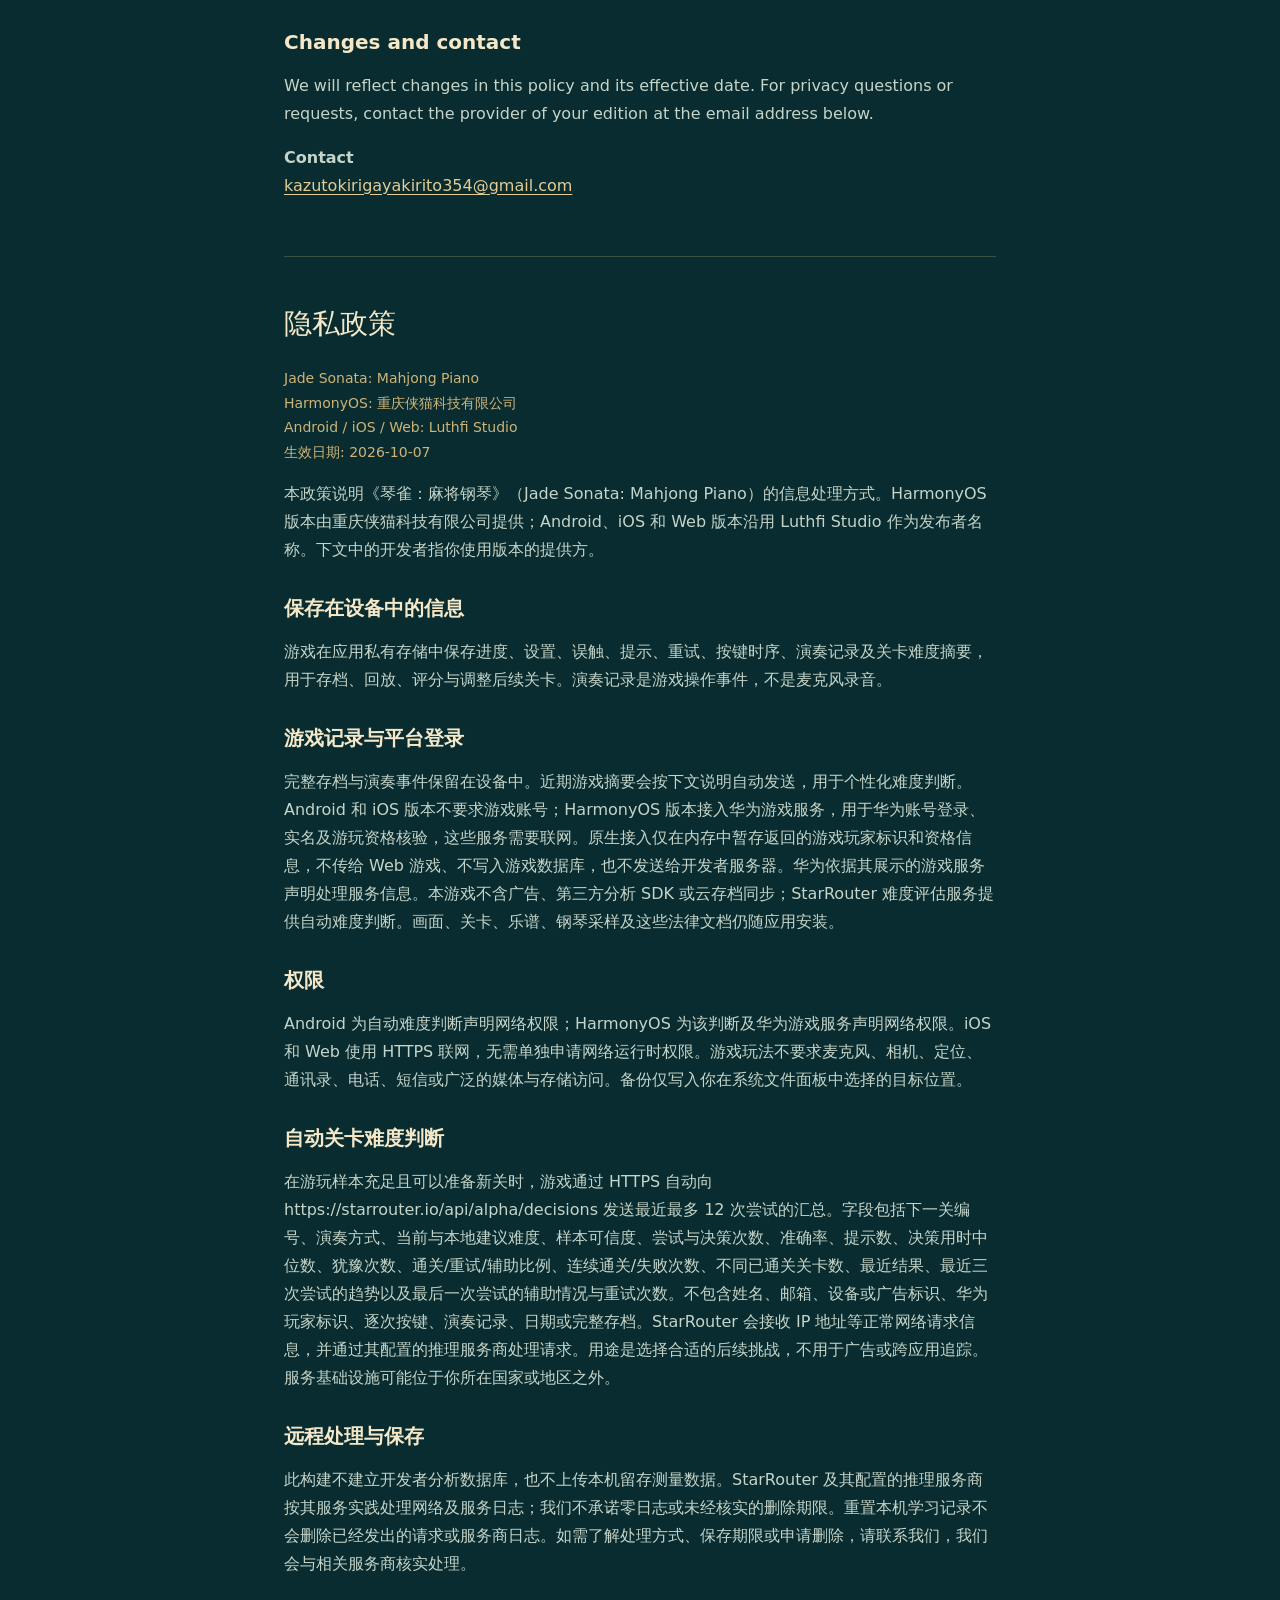
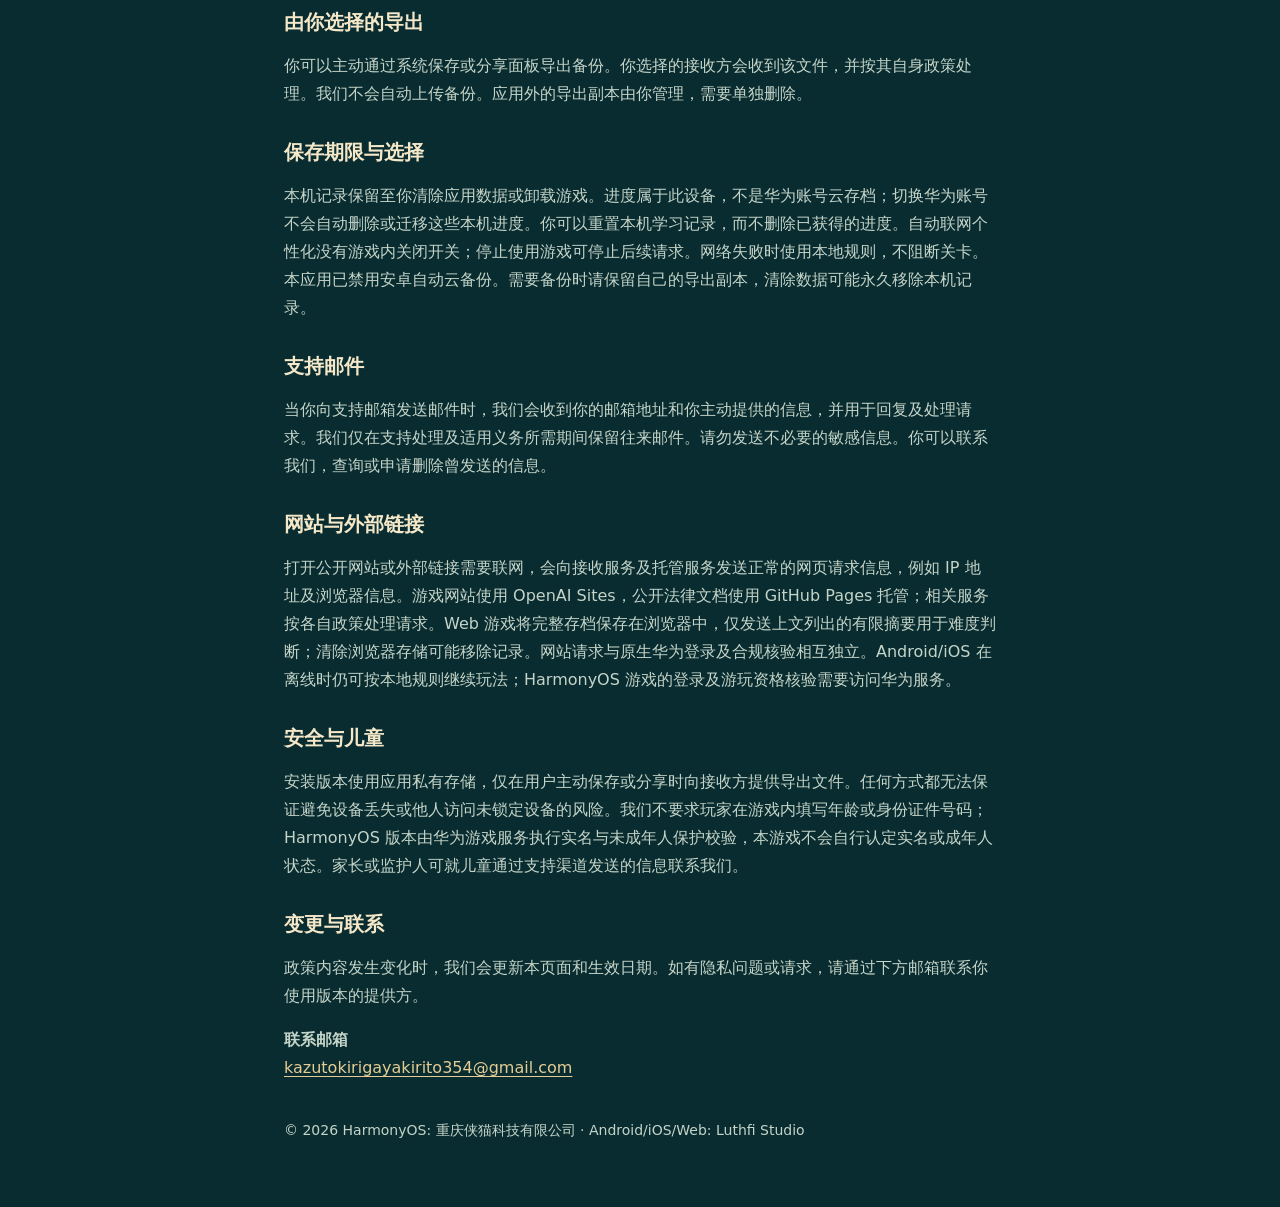
==== commit 8cc07f56: "Keep automatic difficulty disclosure consistent" ====
--- a/privacy.html
+++ b/privacy.html
@@ -1 +1 @@
-<!doctype html><html lang="en"><head><meta charset="utf-8"><meta name="viewport" content="width=device-width,initial-scale=1"><meta name="description" content="Privacy Policy for Jade Sonata: Mahjong Piano — HarmonyOS: 重庆侠猫科技有限公司; Android/iOS/Web: Luthfi Studio."><title>Privacy Policy · Jade Sonata</title><link rel="canonical" href="https://ownerhzh.github.io/jade-sonata-legal/privacy.html"><style>:root{color-scheme:dark}*{box-sizing:border-box}body{margin:0;background:#092c30;color:#f5e8c9;font:16px/1.75 system-ui,sans-serif}main{max-width:760px;margin:auto;padding:32px 24px 64px}nav{display:flex;gap:20px;flex-wrap:wrap;padding-bottom:24px;border-bottom:1px solid #cfb37844;margin-bottom:32px}a{color:#e4cc94;text-underline-offset:3px;overflow-wrap:anywhere}a:focus-visible{outline:2px solid #cfb378;outline-offset:4px}h1{font:400 34px/1.25 Georgia,'Songti SC',serif}h2{font:400 28px/1.4 Georgia,'Songti SC',serif}h3{font-size:20px;line-height:1.4;margin:30px 0 8px}p{color:#c5d4c8}.legal-meta{color:#cfb378;font-size:14px}.translation{margin-top:56px;padding-top:24px;border-top:1px solid #cfb37844}.legal-public{display:none}footer{margin-top:36px;font-size:14px;color:#c5d4c8}</style></head><body><main><nav aria-label="Legal pages"><a href="./">Jade Sonata</a><a href="privacy.html">Privacy Policy</a><a href="terms.html">Terms of Use</a><a href="#zh" lang="zh">中文</a></nav><article class="legal-copy" lang="en" data-no-translate><h1>Privacy Policy</h1><p class="legal-meta">Jade Sonata: Mahjong Piano<br>HarmonyOS: 重庆侠猫科技有限公司<br>Android / iOS / Web: Luthfi Studio<br>Effective date: 2026-10-07</p><p>This policy explains information handling for Jade Sonata: Mahjong Piano. The HarmonyOS edition is provided by 重庆侠猫科技有限公司. Luthfi Studio is the existing publisher name for the Android, iOS and Web editions. References to the developer below mean the provider of the edition you use.</p><section><h3>Information kept on your device</h3><p>The installed game stores progress, settings, mistakes, hints, retries, key-press timing, performance takes and optional adaptive-difficulty summaries in app-private storage. These records support saving, replay, scoring and adjusting future levels. Performances contain game events, not microphone recordings.</p></section><section><h3>Game records and platform sign-in</h3><p>Full saves and performance events stay on the device. Recent gameplay summaries are transmitted automatically for personalized difficulty, as described below. The Android and iOS versions do not require a game account. The HarmonyOS version uses Huawei Game Service Kit for Huawei ID sign-in, identity verification and play-eligibility checks, which require a network connection. The native integration temporarily holds the returned game player identifier and eligibility information in memory; it does not send these identifiers to the Web game, save them in the game database or send them to a developer server. Huawei processes service information under the Game Services statement it presents. There are no ads, third-party analytics SDKs or cloud-save synchronization. StarRouter provides automatic difficulty decisions. Game artwork, level data, scores, piano samples and these legal documents are packaged locally.</p></section><section><h3>Permissions</h3><p>Android declares Internet access for automatic difficulty decisions; HarmonyOS declares Internet access for those decisions and Huawei game services. iOS and Web use HTTPS networking without requesting a separate Internet permission. Gameplay does not request microphone, camera, location, contacts, phone, SMS or broad media/storage access. A backup is written only to a location you select in the system file panel.</p></section><section><h3>Automatic difficulty decisions</h3><p>When there is enough play history and a new level can be prepared, the game automatically sends a summary of up to 12 recent attempts to https://starrouter.io/api/alpha/decisions using HTTPS. The summary contains the next level number, play mode, current/local difficulty, sample confidence, attempt and decision counts, accuracy, hints, median decision time, hesitation count, clear/retry/assistance rates, clear/failure streaks, distinct cleared levels, the last outcome, trends over the latest three attempts and last-attempt assistance/retry counts. It contains no name, email, device or advertising ID, Huawei player identifier, raw key events, performance recording, calendar date or full save. StarRouter receives ordinary request metadata, including the IP address, and processes requests with its configured inference providers. This information is used to select a suitable next challenge, not advertising or cross-app tracking. Provider infrastructure may process data outside your country.</p></section><section><h3>Remote processing and retention</h3><p>This build does not maintain a developer analytics database or upload local retention measurements. StarRouter and its configured inference providers handle network and service logs under their service practices; we do not promise zero logging or an unverified deletion period. Resetting local learning does not delete previously transmitted requests or provider logs. Contact us for information about processing, retention or a deletion request; we will assess the request with the relevant provider.</p></section><section><h3>Exports you choose</h3><p>You can explicitly export a backup using the system save or share panel. The destination you select receives that file and handles it under its own policies. We do not automatically upload backups. Exported copies outside the app remain under your control and must be deleted separately.</p></section><section><h3>Retention and your choices</h3><p>Local records remain until you clear app data or uninstall the game. Progress belongs to this device and is not a Huawei cloud save; switching Huawei accounts does not automatically erase or migrate that local progress. You can reset local learning without deleting earned progress. Automatic online personalization has no in-game off switch. To stop future requests, stop using the game. Network failures fall back to local rules and do not block the board. Android automatic cloud backup is disabled for this app. Keep your own exported copy if you need a backup; clearing app data can permanently remove local records.</p></section><section><h3>Support correspondence</h3><p>If you email our support address, we receive the address and information you choose to send and use them to respond and resolve the request. We retain correspondence only as needed for support and applicable obligations. Do not send unnecessary sensitive information. Contact us if you want to ask about or request deletion of information you sent us.</p></section><section><h3>Website and external links</h3><p>Opening the public website or an external link requires an Internet connection and sends ordinary web-request information, such as an IP address and browser information, to the receiving service and hosting providers. The game website uses OpenAI Sites, and these public legal pages use GitHub Pages. The hosting services handle requests under their own policies. The Web game keeps full saves in your browser; it sends the limited summaries described above for difficulty decisions. Clearing browser storage can remove those saves. Website traffic is separate from native Huawei sign-in and compliance checks. Android/iOS gameplay can continue using local rules when offline; the HarmonyOS game requires access to Huawei services for sign-in and eligibility verification.</p></section><section><h3>Security and children</h3><p>The installed games use app-private storage and expose exported files only through user-initiated saving or sharing. No method guarantees protection from device loss or unauthorized access to an unlocked device. We do not ask players to type their age or identity-document number into our game. The HarmonyOS version delegates identity and minor-protection checks to Huawei Game Services and does not manufacture a real-name or adult status. A parent or guardian can contact us about information a child has sent through support.</p></section><section><h3>Changes and contact</h3><p>We will reflect changes in this policy and its effective date. For privacy questions or requests, contact the provider of your edition at the email address below.</p></section><p><strong>Contact</strong><br><a href="mailto:kazutokirigayakirito354@gmail.com">kazutokirigayakirito354@gmail.com</a></p><p class="legal-public"><a href="https://ownerhzh.github.io/jade-sonata-legal/privacy.html" rel="noreferrer">Open the public page (Internet required)</a></p></article><div class="translation" id="zh"><article class="legal-copy" lang="zh" data-no-translate><h2>隐私政策</h2><p class="legal-meta">Jade Sonata: Mahjong Piano<br>HarmonyOS: 重庆侠猫科技有限公司<br>Android / iOS / Web: Luthfi Studio<br>生效日期: 2026-10-07</p><p>本政策说明《琴雀：麻将钢琴》（Jade Sonata: Mahjong Piano）的信息处理方式。HarmonyOS 版本由重庆侠猫科技有限公司提供；Android、iOS 和 Web 版本沿用 Luthfi Studio 作为发布者名称。下文中的开发者指你使用版本的提供方。</p><section><h3>保存在设备中的信息</h3><p>游戏在应用私有存储中保存进度、设置、误触、提示、重试、按键时序、演奏记录及可选的难度适应摘要，用于存档、回放、评分与调整后续关卡。演奏记录是游戏操作事件，不是麦克风录音。</p></section><section><h3>游戏记录与平台登录</h3><p>完整存档与演奏事件保留在设备中。近期游戏摘要会按下文说明自动发送，用于个性化难度判断。Android 和 iOS 版本不要求游戏账号；HarmonyOS 版本接入华为游戏服务，用于华为账号登录、实名及游玩资格核验，这些服务需要联网。原生接入仅在内存中暂存返回的游戏玩家标识和资格信息，不传给 Web 游戏、不写入游戏数据库，也不发送给开发者服务器。华为依据其展示的游戏服务声明处理服务信息。本游戏不含广告、第三方分析 SDK 或云存档同步；StarRouter 难度评估服务提供自动难度判断。画面、关卡、乐谱、钢琴采样及这些法律文档仍随应用安装。</p></section><section><h3>权限</h3><p>Android 为自动难度判断声明网络权限；HarmonyOS 为该判断及华为游戏服务声明网络权限。iOS 和 Web 使用 HTTPS 联网，无需单独申请网络运行时权限。游戏玩法不要求麦克风、相机、定位、通讯录、电话、短信或广泛的媒体与存储访问。备份仅写入你在系统文件面板中选择的目标位置。</p></section><section><h3>自动关卡难度判断</h3><p>在游玩样本充足且可以准备新关时，游戏通过 HTTPS 自动向 https://starrouter.io/api/alpha/decisions 发送最近最多 12 次尝试的汇总。字段包括下一关编号、演奏方式、当前与本地建议难度、样本可信度、尝试与决策次数、准确率、提示数、决策用时中位数、犹豫次数、通关/重试/辅助比例、连续通关/失败次数、不同已通关关卡数、最近结果、最近三次尝试的趋势以及最后一次尝试的辅助情况与重试次数。不包含姓名、邮箱、设备或广告标识、华为玩家标识、逐次按键、演奏记录、日期或完整存档。StarRouter 会接收 IP 地址等正常网络请求信息，并通过其配置的推理服务商处理请求。用途是选择合适的后续挑战，不用于广告或跨应用追踪。服务基础设施可能位于你所在国家或地区之外。</p></section><section><h3>远程处理与保存</h3><p>此构建不建立开发者分析数据库，也不上传本机留存测量数据。StarRouter 及其配置的推理服务商按其服务实践处理网络及服务日志；我们不承诺零日志或未经核实的删除期限。重置本机学习记录不会删除已经发出的请求或服务商日志。如需了解处理方式、保存期限或申请删除，请联系我们，我们会与相关服务商核实处理。</p></section><section><h3>由你选择的导出</h3><p>你可以主动通过系统保存或分享面板导出备份。你选择的接收方会收到该文件，并按其自身政策处理。我们不会自动上传备份。应用外的导出副本由你管理，需要单独删除。</p></section><section><h3>保存期限与选择</h3><p>本机记录保留至你清除应用数据或卸载游戏。进度属于此设备，不是华为账号云存档；切换华为账号不会自动删除或迁移这些本机进度。你可以重置本机学习记录，而不删除已获得的进度。自动联网个性化没有游戏内关闭开关；停止使用游戏可停止后续请求。网络失败时使用本地规则，不阻断关卡。本应用已禁用安卓自动云备份。需要备份时请保留自己的导出副本，清除数据可能永久移除本机记录。</p></section><section><h3>支持邮件</h3><p>当你向支持邮箱发送邮件时，我们会收到你的邮箱地址和你主动提供的信息，并用于回复及处理请求。我们仅在支持处理及适用义务所需期间保留往来邮件。请勿发送不必要的敏感信息。你可以联系我们，查询或申请删除曾发送的信息。</p></section><section><h3>网站与外部链接</h3><p>打开公开网站或外部链接需要联网，会向接收服务及托管服务发送正常的网页请求信息，例如 IP 地址及浏览器信息。游戏网站使用 OpenAI Sites，公开法律文档使用 GitHub Pages 托管；相关服务按各自政策处理请求。Web 游戏将完整存档保存在浏览器中，仅发送上文列出的有限摘要用于难度判断；清除浏览器存储可能移除记录。网站请求与原生华为登录及合规核验相互独立。Android/iOS 在离线时仍可按本地规则继续玩法；HarmonyOS 游戏的登录及游玩资格核验需要访问华为服务。</p></section><section><h3>安全与儿童</h3><p>安装版本使用应用私有存储，仅在用户主动保存或分享时向接收方提供导出文件。任何方式都无法保证避免设备丢失或他人访问未锁定设备的风险。我们不要求玩家在游戏内填写年龄或身份证件号码；HarmonyOS 版本由华为游戏服务执行实名与未成年人保护校验，本游戏不会自行认定实名或成年人状态。家长或监护人可就儿童通过支持渠道发送的信息联系我们。</p></section><section><h3>变更与联系</h3><p>政策内容发生变化时，我们会更新本页面和生效日期。如有隐私问题或请求，请通过下方邮箱联系你使用版本的提供方。</p></section><p><strong>联系邮箱</strong><br><a href="mailto:kazutokirigayakirito354@gmail.com">kazutokirigayakirito354@gmail.com</a></p><p class="legal-public"><a href="https://ownerhzh.github.io/jade-sonata-legal/privacy.html" rel="noreferrer">查看公开网页（需要网络）</a></p></article></div><footer>© 2026 HarmonyOS: 重庆侠猫科技有限公司 · Android/iOS/Web: Luthfi Studio</footer></main></body></html>
+<!doctype html><html lang="en"><head><meta charset="utf-8"><meta name="viewport" content="width=device-width,initial-scale=1"><meta name="description" content="Privacy Policy for Jade Sonata: Mahjong Piano — HarmonyOS: 重庆侠猫科技有限公司; Android/iOS/Web: Luthfi Studio."><title>Privacy Policy · Jade Sonata</title><link rel="canonical" href="https://ownerhzh.github.io/jade-sonata-legal/privacy.html"><style>:root{color-scheme:dark}*{box-sizing:border-box}body{margin:0;background:#092c30;color:#f5e8c9;font:16px/1.75 system-ui,sans-serif}main{max-width:760px;margin:auto;padding:32px 24px 64px}nav{display:flex;gap:20px;flex-wrap:wrap;padding-bottom:24px;border-bottom:1px solid #cfb37844;margin-bottom:32px}a{color:#e4cc94;text-underline-offset:3px;overflow-wrap:anywhere}a:focus-visible{outline:2px solid #cfb378;outline-offset:4px}h1{font:400 34px/1.25 Georgia,'Songti SC',serif}h2{font:400 28px/1.4 Georgia,'Songti SC',serif}h3{font-size:20px;line-height:1.4;margin:30px 0 8px}p{color:#c5d4c8}.legal-meta{color:#cfb378;font-size:14px}.translation{margin-top:56px;padding-top:24px;border-top:1px solid #cfb37844}.legal-public{display:none}footer{margin-top:36px;font-size:14px;color:#c5d4c8}</style></head><body><main><nav aria-label="Legal pages"><a href="./">Jade Sonata</a><a href="privacy.html">Privacy Policy</a><a href="terms.html">Terms of Use</a><a href="#zh" lang="zh">中文</a></nav><article class="legal-copy" lang="en" data-no-translate><h1>Privacy Policy</h1><p class="legal-meta">Jade Sonata: Mahjong Piano<br>HarmonyOS: 重庆侠猫科技有限公司<br>Android / iOS / Web: Luthfi Studio<br>Effective date: 2026-10-07</p><p>This policy explains information handling for Jade Sonata: Mahjong Piano. The HarmonyOS edition is provided by 重庆侠猫科技有限公司. Luthfi Studio is the existing publisher name for the Android, iOS and Web editions. References to the developer below mean the provider of the edition you use.</p><section><h3>Information kept on your device</h3><p>The installed game stores progress, settings, mistakes, hints, retries, key-press timing, performance takes and adaptive-difficulty summaries in app-private storage. These records support saving, replay, scoring and adjusting future levels. Performances contain game events, not microphone recordings.</p></section><section><h3>Game records and platform sign-in</h3><p>Full saves and performance events stay on the device. Recent gameplay summaries are transmitted automatically for personalized difficulty, as described below. The Android and iOS versions do not require a game account. The HarmonyOS version uses Huawei Game Service Kit for Huawei ID sign-in, identity verification and play-eligibility checks, which require a network connection. The native integration temporarily holds the returned game player identifier and eligibility information in memory; it does not send these identifiers to the Web game, save them in the game database or send them to a developer server. Huawei processes service information under the Game Services statement it presents. There are no ads, third-party analytics SDKs or cloud-save synchronization. StarRouter provides automatic difficulty decisions. Game artwork, level data, scores, piano samples and these legal documents are packaged locally.</p></section><section><h3>Permissions</h3><p>Android declares Internet access for automatic difficulty decisions; HarmonyOS declares Internet access for those decisions and Huawei game services. iOS and Web use HTTPS networking without requesting a separate Internet permission. Gameplay does not request microphone, camera, location, contacts, phone, SMS or broad media/storage access. A backup is written only to a location you select in the system file panel.</p></section><section><h3>Automatic difficulty decisions</h3><p>When there is enough play history and a new level can be prepared, the game automatically sends a summary of up to 12 recent attempts to https://starrouter.io/api/alpha/decisions using HTTPS. The summary contains the next level number, play mode, current/local difficulty, sample confidence, attempt and decision counts, accuracy, hints, median decision time, hesitation count, clear/retry/assistance rates, clear/failure streaks, distinct cleared levels, the last outcome, trends over the latest three attempts and last-attempt assistance/retry counts. It contains no name, email, device or advertising ID, Huawei player identifier, raw key events, performance recording, calendar date or full save. StarRouter receives ordinary request metadata, including the IP address, and processes requests with its configured inference providers. This information is used to select a suitable next challenge, not advertising or cross-app tracking. Provider infrastructure may process data outside your country.</p></section><section><h3>Remote processing and retention</h3><p>This build does not maintain a developer analytics database or upload local retention measurements. StarRouter and its configured inference providers handle network and service logs under their service practices; we do not promise zero logging or an unverified deletion period. Resetting local learning does not delete previously transmitted requests or provider logs. Contact us for information about processing, retention or a deletion request; we will assess the request with the relevant provider.</p></section><section><h3>Exports you choose</h3><p>You can explicitly export a backup using the system save or share panel. The destination you select receives that file and handles it under its own policies. We do not automatically upload backups. Exported copies outside the app remain under your control and must be deleted separately.</p></section><section><h3>Retention and your choices</h3><p>Local records remain until you clear app data or uninstall the game. Progress belongs to this device and is not a Huawei cloud save; switching Huawei accounts does not automatically erase or migrate that local progress. You can reset local learning without deleting earned progress. Automatic online personalization has no in-game off switch. To stop future requests, stop using the game. Network failures fall back to local rules and do not block the board. Android automatic cloud backup is disabled for this app. Keep your own exported copy if you need a backup; clearing app data can permanently remove local records.</p></section><section><h3>Support correspondence</h3><p>If you email our support address, we receive the address and information you choose to send and use them to respond and resolve the request. We retain correspondence only as needed for support and applicable obligations. Do not send unnecessary sensitive information. Contact us if you want to ask about or request deletion of information you sent us.</p></section><section><h3>Website and external links</h3><p>Opening the public website or an external link requires an Internet connection and sends ordinary web-request information, such as an IP address and browser information, to the receiving service and hosting providers. The game website uses OpenAI Sites, and these public legal pages use GitHub Pages. The hosting services handle requests under their own policies. The Web game keeps full saves in your browser; it sends the limited summaries described above for difficulty decisions. Clearing browser storage can remove those saves. Website traffic is separate from native Huawei sign-in and compliance checks. Android/iOS gameplay can continue using local rules when offline; the HarmonyOS game requires access to Huawei services for sign-in and eligibility verification.</p></section><section><h3>Security and children</h3><p>The installed games use app-private storage and expose exported files only through user-initiated saving or sharing. No method guarantees protection from device loss or unauthorized access to an unlocked device. We do not ask players to type their age or identity-document number into our game. The HarmonyOS version delegates identity and minor-protection checks to Huawei Game Services and does not manufacture a real-name or adult status. A parent or guardian can contact us about information a child has sent through support.</p></section><section><h3>Changes and contact</h3><p>We will reflect changes in this policy and its effective date. For privacy questions or requests, contact the provider of your edition at the email address below.</p></section><p><strong>Contact</strong><br><a href="mailto:kazutokirigayakirito354@gmail.com">kazutokirigayakirito354@gmail.com</a></p><p class="legal-public"><a href="https://ownerhzh.github.io/jade-sonata-legal/privacy.html" rel="noreferrer">Open the public page (Internet required)</a></p></article><div class="translation" id="zh"><article class="legal-copy" lang="zh" data-no-translate><h2>隐私政策</h2><p class="legal-meta">Jade Sonata: Mahjong Piano<br>HarmonyOS: 重庆侠猫科技有限公司<br>Android / iOS / Web: Luthfi Studio<br>生效日期: 2026-10-07</p><p>本政策说明《琴雀：麻将钢琴》（Jade Sonata: Mahjong Piano）的信息处理方式。HarmonyOS 版本由重庆侠猫科技有限公司提供；Android、iOS 和 Web 版本沿用 Luthfi Studio 作为发布者名称。下文中的开发者指你使用版本的提供方。</p><section><h3>保存在设备中的信息</h3><p>游戏在应用私有存储中保存进度、设置、误触、提示、重试、按键时序、演奏记录及关卡难度摘要，用于存档、回放、评分与调整后续关卡。演奏记录是游戏操作事件，不是麦克风录音。</p></section><section><h3>游戏记录与平台登录</h3><p>完整存档与演奏事件保留在设备中。近期游戏摘要会按下文说明自动发送，用于个性化难度判断。Android 和 iOS 版本不要求游戏账号；HarmonyOS 版本接入华为游戏服务，用于华为账号登录、实名及游玩资格核验，这些服务需要联网。原生接入仅在内存中暂存返回的游戏玩家标识和资格信息，不传给 Web 游戏、不写入游戏数据库，也不发送给开发者服务器。华为依据其展示的游戏服务声明处理服务信息。本游戏不含广告、第三方分析 SDK 或云存档同步；StarRouter 难度评估服务提供自动难度判断。画面、关卡、乐谱、钢琴采样及这些法律文档仍随应用安装。</p></section><section><h3>权限</h3><p>Android 为自动难度判断声明网络权限；HarmonyOS 为该判断及华为游戏服务声明网络权限。iOS 和 Web 使用 HTTPS 联网，无需单独申请网络运行时权限。游戏玩法不要求麦克风、相机、定位、通讯录、电话、短信或广泛的媒体与存储访问。备份仅写入你在系统文件面板中选择的目标位置。</p></section><section><h3>自动关卡难度判断</h3><p>在游玩样本充足且可以准备新关时，游戏通过 HTTPS 自动向 https://starrouter.io/api/alpha/decisions 发送最近最多 12 次尝试的汇总。字段包括下一关编号、演奏方式、当前与本地建议难度、样本可信度、尝试与决策次数、准确率、提示数、决策用时中位数、犹豫次数、通关/重试/辅助比例、连续通关/失败次数、不同已通关关卡数、最近结果、最近三次尝试的趋势以及最后一次尝试的辅助情况与重试次数。不包含姓名、邮箱、设备或广告标识、华为玩家标识、逐次按键、演奏记录、日期或完整存档。StarRouter 会接收 IP 地址等正常网络请求信息，并通过其配置的推理服务商处理请求。用途是选择合适的后续挑战，不用于广告或跨应用追踪。服务基础设施可能位于你所在国家或地区之外。</p></section><section><h3>远程处理与保存</h3><p>此构建不建立开发者分析数据库，也不上传本机留存测量数据。StarRouter 及其配置的推理服务商按其服务实践处理网络及服务日志；我们不承诺零日志或未经核实的删除期限。重置本机学习记录不会删除已经发出的请求或服务商日志。如需了解处理方式、保存期限或申请删除，请联系我们，我们会与相关服务商核实处理。</p></section><section><h3>由你选择的导出</h3><p>你可以主动通过系统保存或分享面板导出备份。你选择的接收方会收到该文件，并按其自身政策处理。我们不会自动上传备份。应用外的导出副本由你管理，需要单独删除。</p></section><section><h3>保存期限与选择</h3><p>本机记录保留至你清除应用数据或卸载游戏。进度属于此设备，不是华为账号云存档；切换华为账号不会自动删除或迁移这些本机进度。你可以重置本机学习记录，而不删除已获得的进度。自动联网个性化没有游戏内关闭开关；停止使用游戏可停止后续请求。网络失败时使用本地规则，不阻断关卡。本应用已禁用安卓自动云备份。需要备份时请保留自己的导出副本，清除数据可能永久移除本机记录。</p></section><section><h3>支持邮件</h3><p>当你向支持邮箱发送邮件时，我们会收到你的邮箱地址和你主动提供的信息，并用于回复及处理请求。我们仅在支持处理及适用义务所需期间保留往来邮件。请勿发送不必要的敏感信息。你可以联系我们，查询或申请删除曾发送的信息。</p></section><section><h3>网站与外部链接</h3><p>打开公开网站或外部链接需要联网，会向接收服务及托管服务发送正常的网页请求信息，例如 IP 地址及浏览器信息。游戏网站使用 OpenAI Sites，公开法律文档使用 GitHub Pages 托管；相关服务按各自政策处理请求。Web 游戏将完整存档保存在浏览器中，仅发送上文列出的有限摘要用于难度判断；清除浏览器存储可能移除记录。网站请求与原生华为登录及合规核验相互独立。Android/iOS 在离线时仍可按本地规则继续玩法；HarmonyOS 游戏的登录及游玩资格核验需要访问华为服务。</p></section><section><h3>安全与儿童</h3><p>安装版本使用应用私有存储，仅在用户主动保存或分享时向接收方提供导出文件。任何方式都无法保证避免设备丢失或他人访问未锁定设备的风险。我们不要求玩家在游戏内填写年龄或身份证件号码；HarmonyOS 版本由华为游戏服务执行实名与未成年人保护校验，本游戏不会自行认定实名或成年人状态。家长或监护人可就儿童通过支持渠道发送的信息联系我们。</p></section><section><h3>变更与联系</h3><p>政策内容发生变化时，我们会更新本页面和生效日期。如有隐私问题或请求，请通过下方邮箱联系你使用版本的提供方。</p></section><p><strong>联系邮箱</strong><br><a href="mailto:kazutokirigayakirito354@gmail.com">kazutokirigayakirito354@gmail.com</a></p><p class="legal-public"><a href="https://ownerhzh.github.io/jade-sonata-legal/privacy.html" rel="noreferrer">查看公开网页（需要网络）</a></p></article></div><footer>© 2026 HarmonyOS: 重庆侠猫科技有限公司 · Android/iOS/Web: Luthfi Studio</footer></main></body></html>
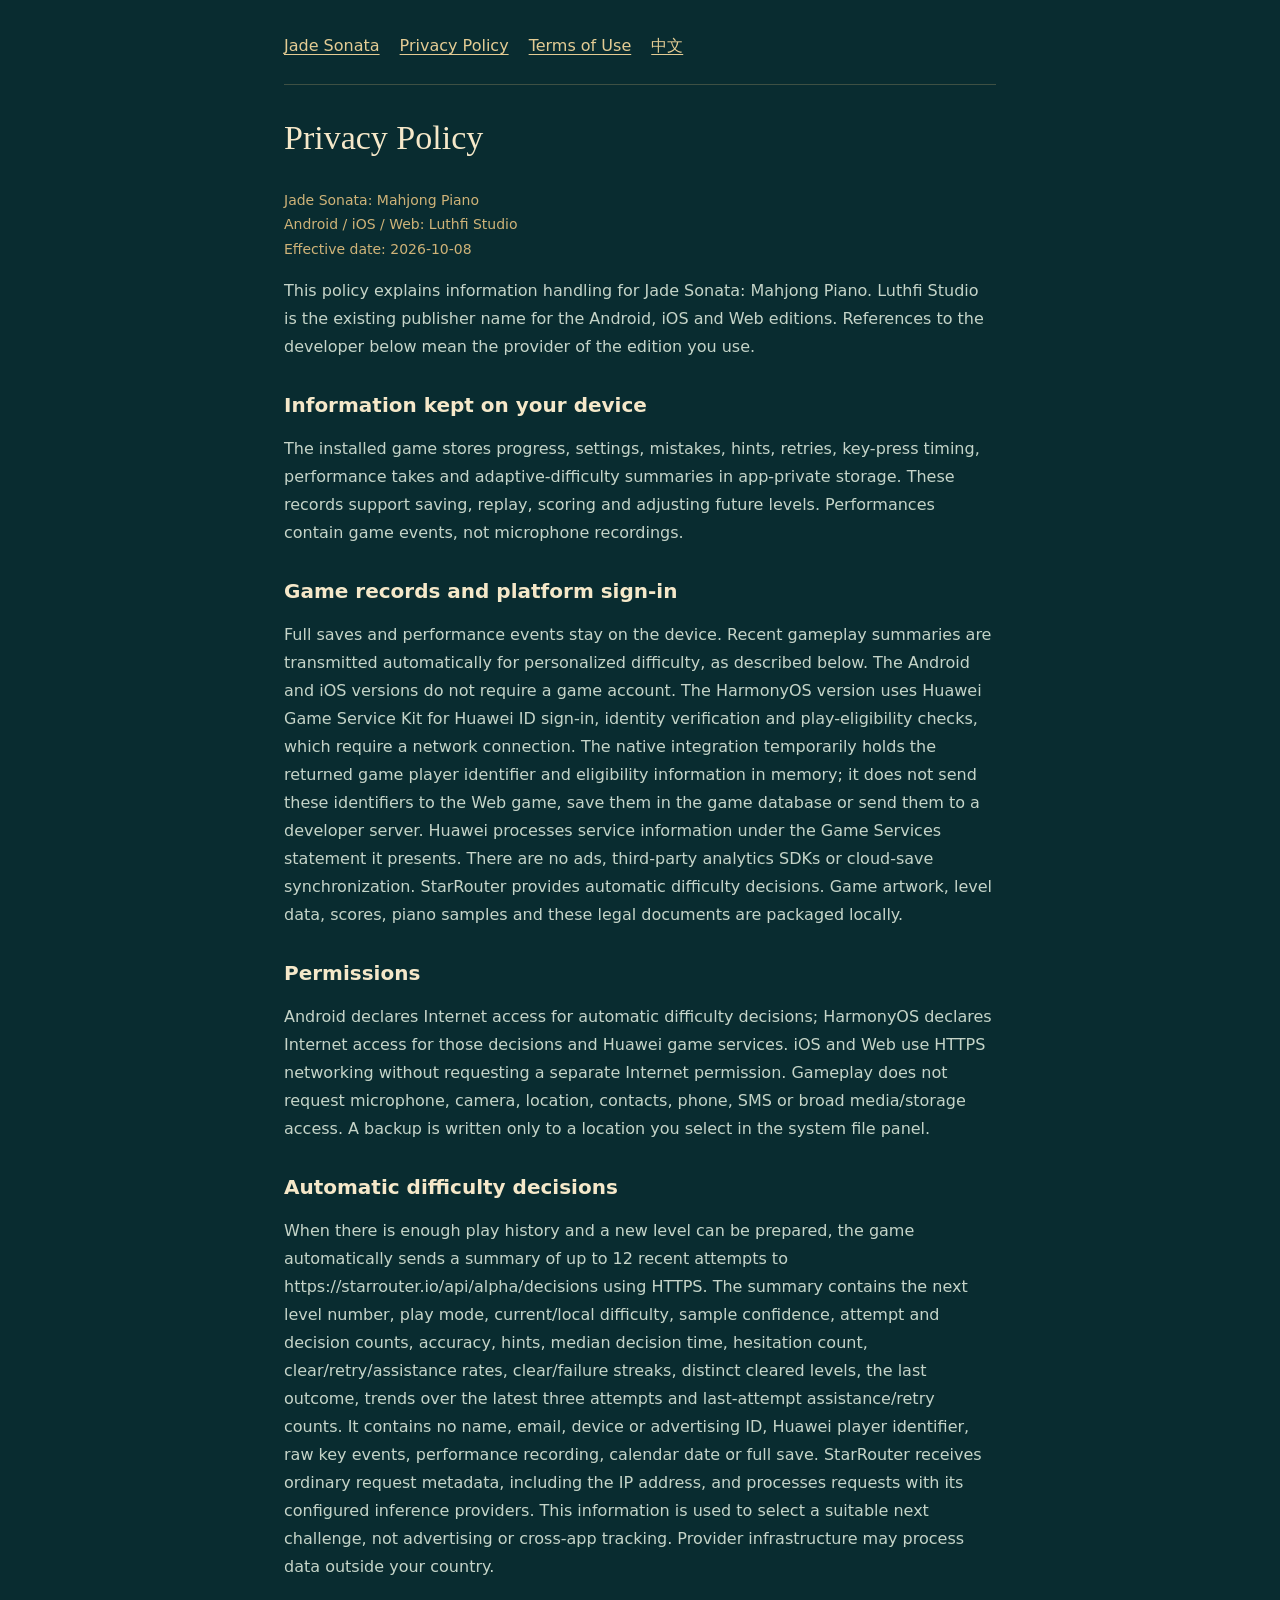
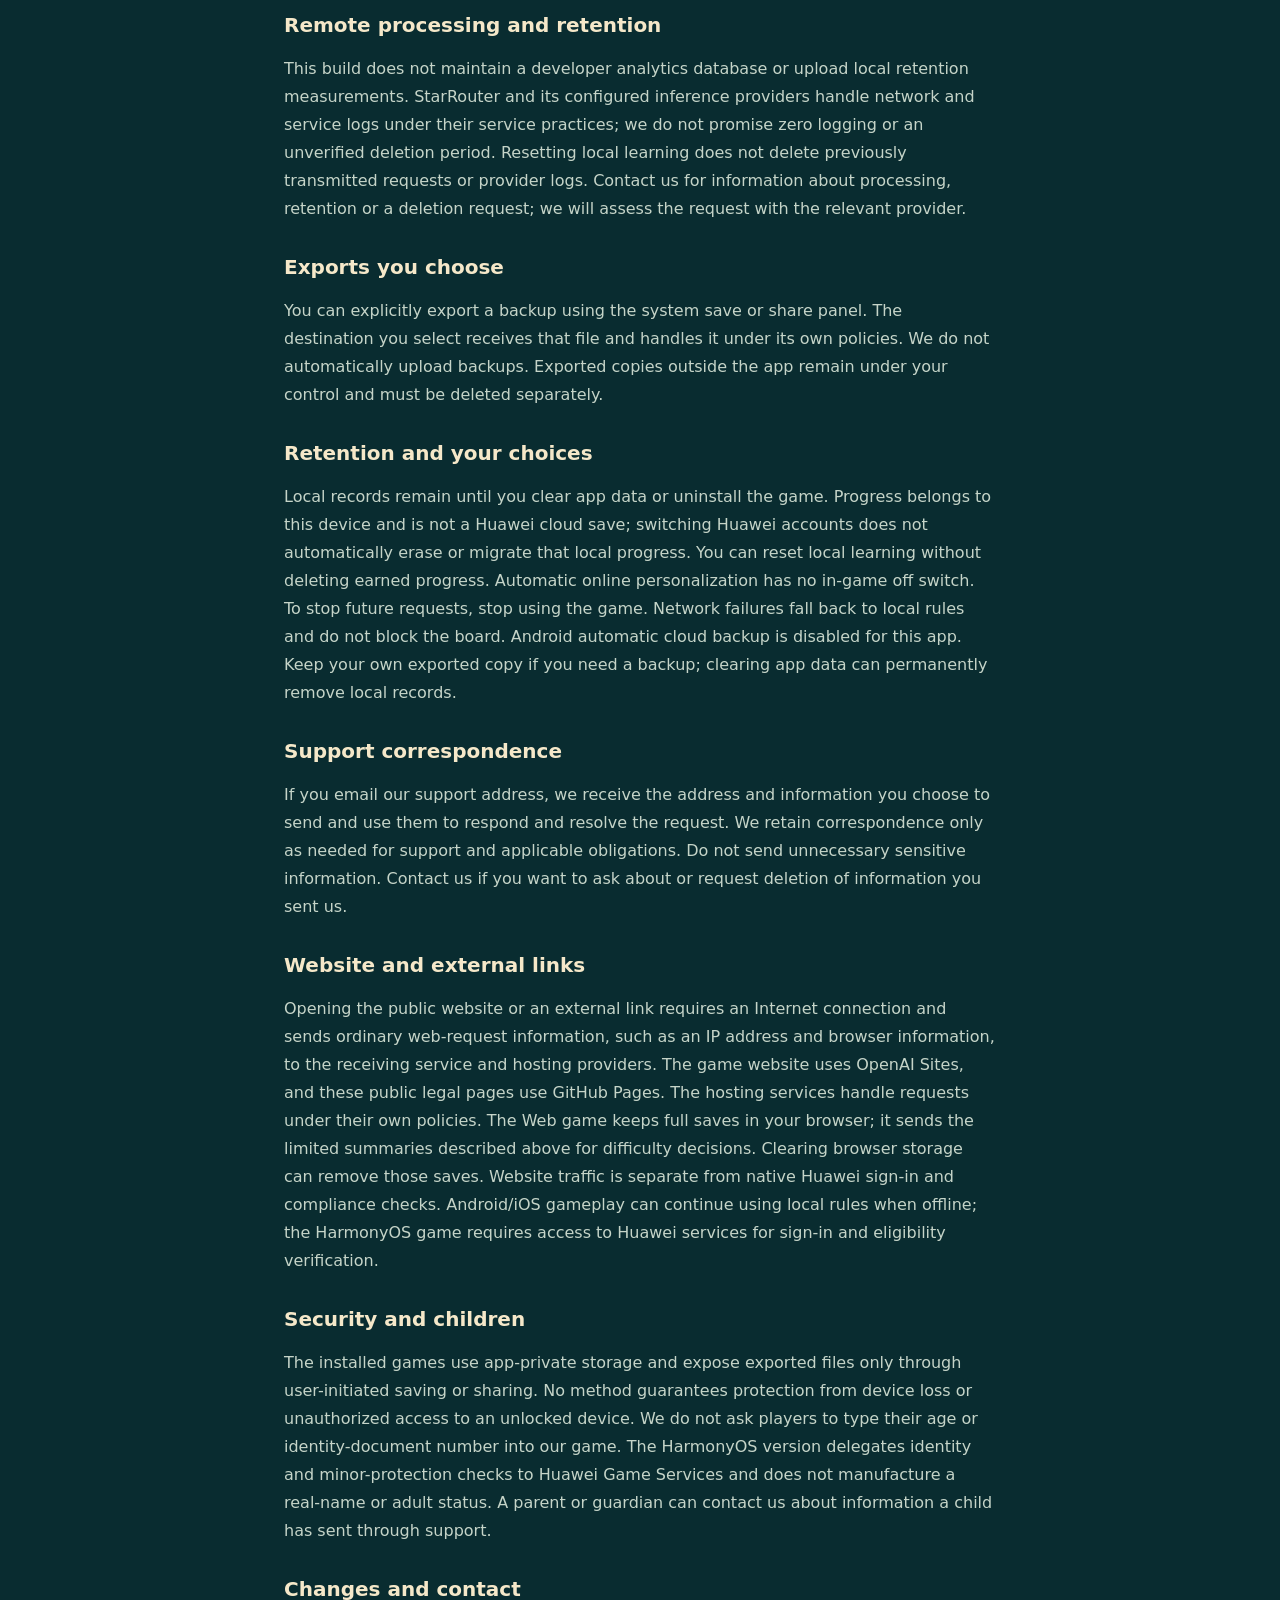
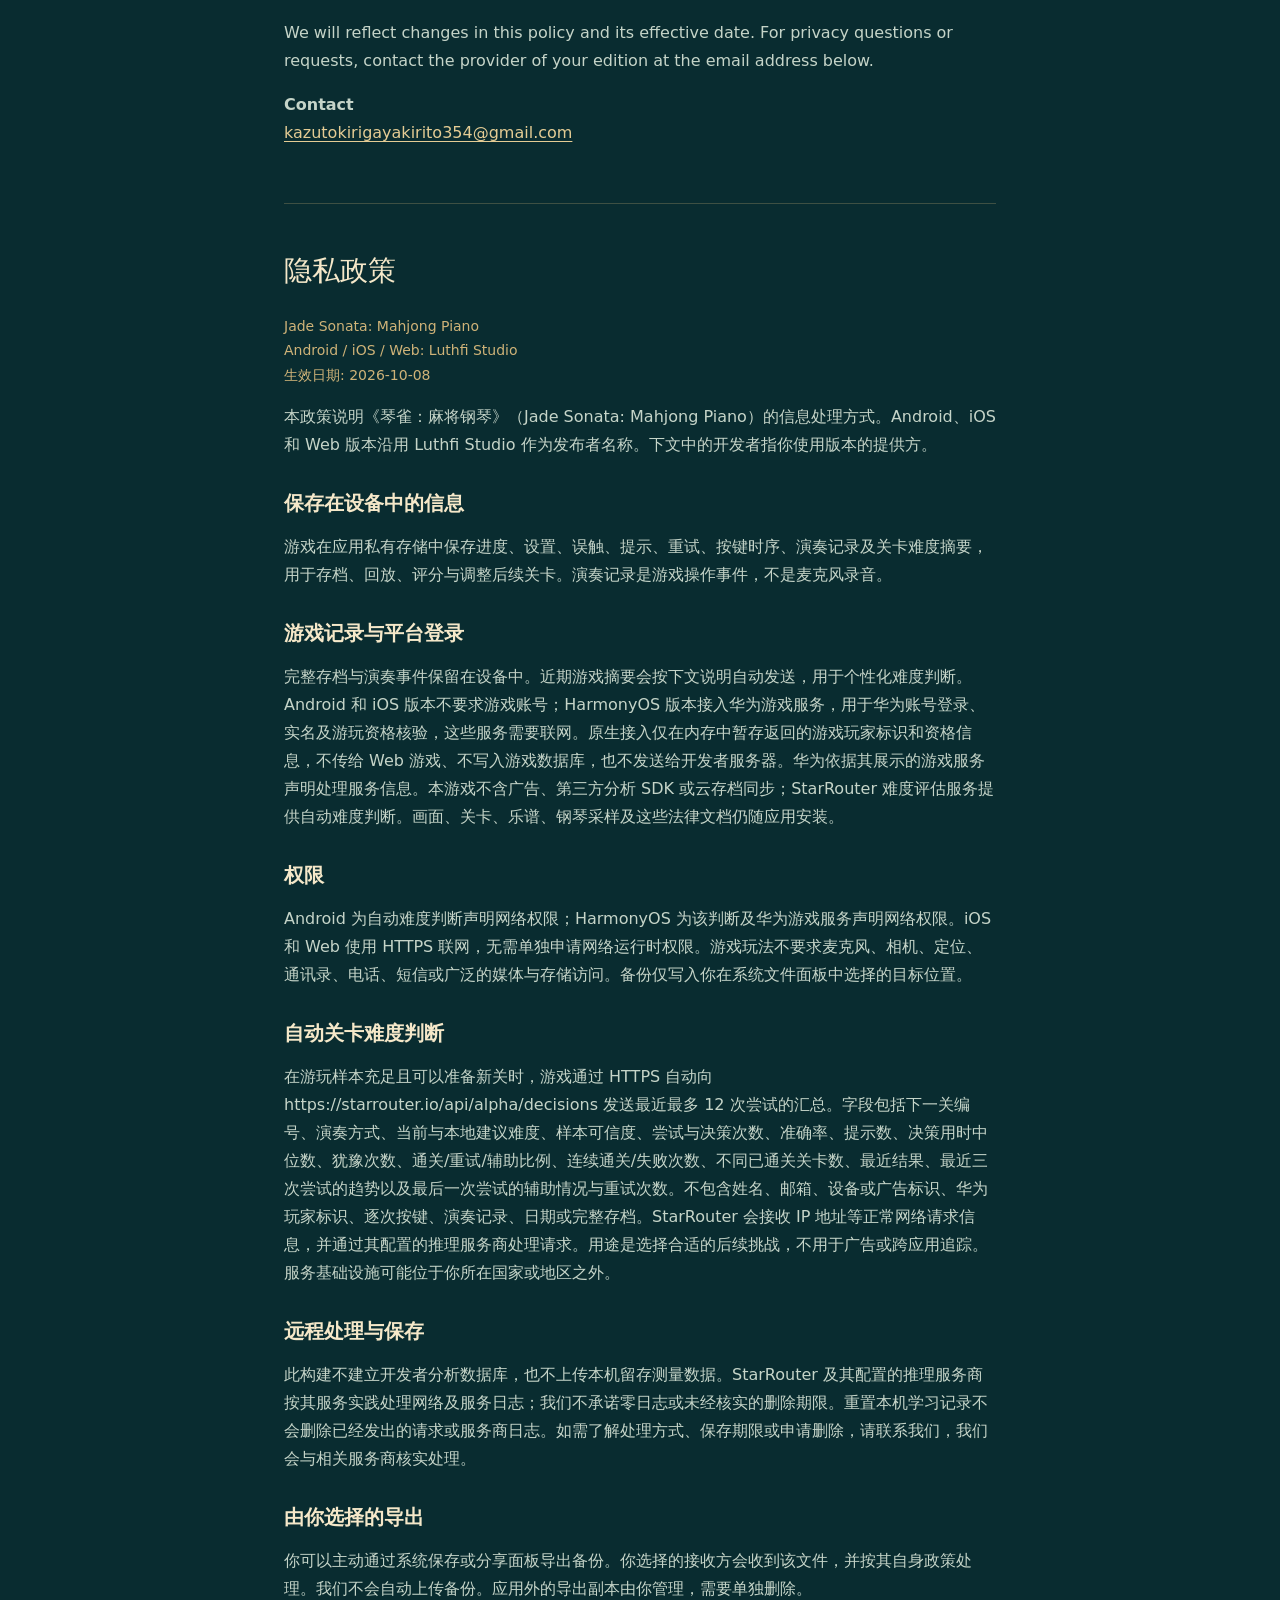
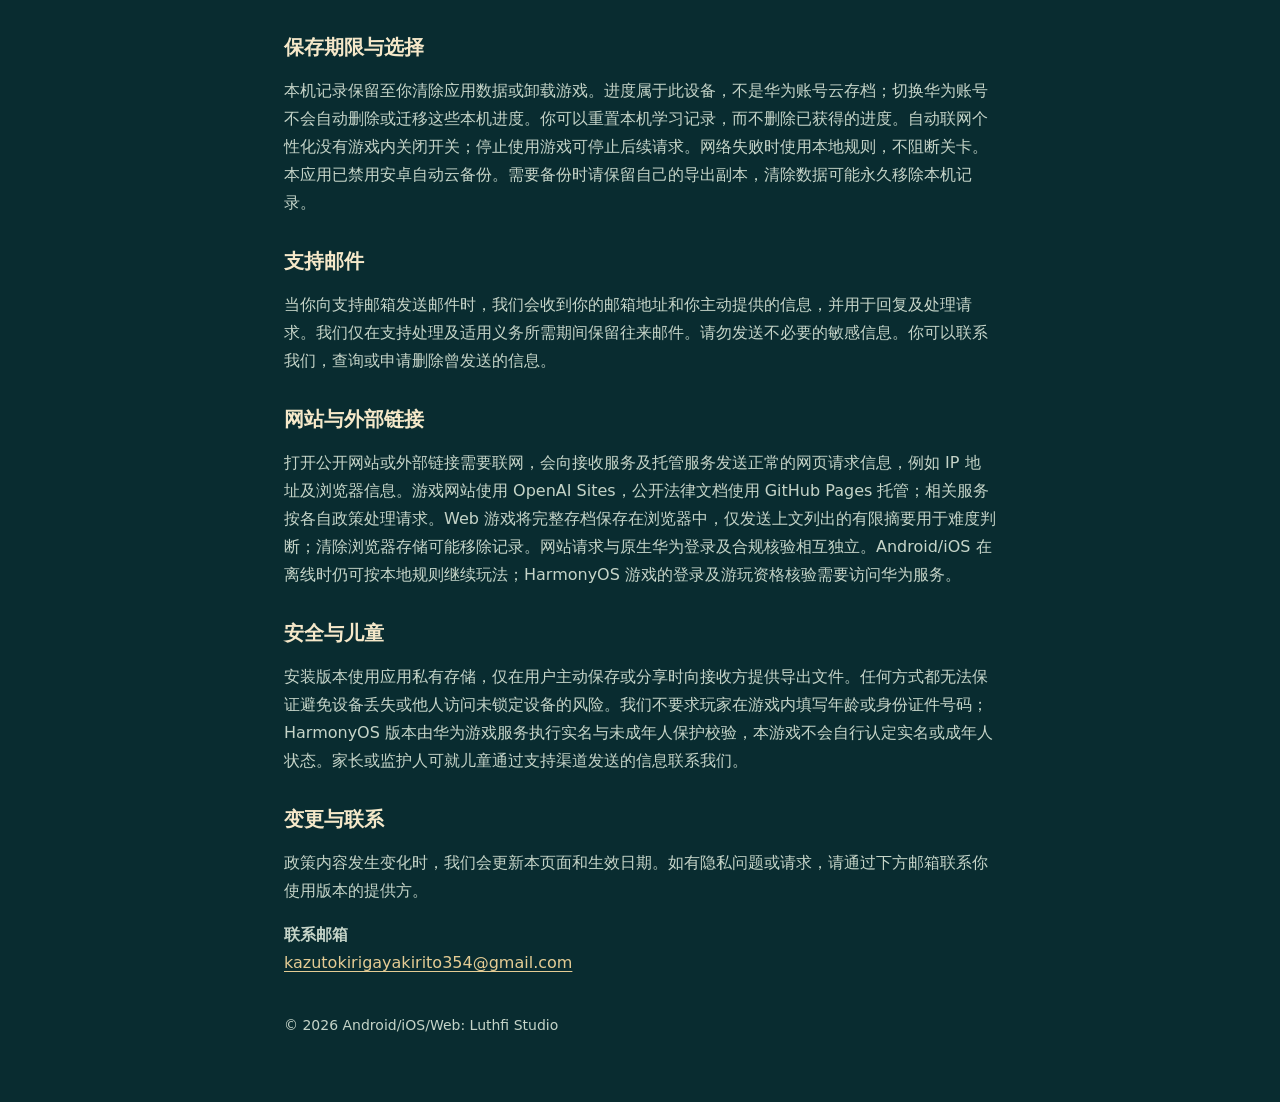
==== commit d0ed8613: "Remove Chinese company name from legal pages" ====
--- a/privacy.html
+++ b/privacy.html
@@ -1 +1 @@
-<!doctype html><html lang="en"><head><meta charset="utf-8"><meta name="viewport" content="width=device-width,initial-scale=1"><meta name="description" content="Privacy Policy for Jade Sonata: Mahjong Piano — HarmonyOS: 重庆侠猫科技有限公司; Android/iOS/Web: Luthfi Studio."><title>Privacy Policy · Jade Sonata</title><link rel="canonical" href="https://ownerhzh.github.io/jade-sonata-legal/privacy.html"><style>:root{color-scheme:dark}*{box-sizing:border-box}body{margin:0;background:#092c30;color:#f5e8c9;font:16px/1.75 system-ui,sans-serif}main{max-width:760px;margin:auto;padding:32px 24px 64px}nav{display:flex;gap:20px;flex-wrap:wrap;padding-bottom:24px;border-bottom:1px solid #cfb37844;margin-bottom:32px}a{color:#e4cc94;text-underline-offset:3px;overflow-wrap:anywhere}a:focus-visible{outline:2px solid #cfb378;outline-offset:4px}h1{font:400 34px/1.25 Georgia,'Songti SC',serif}h2{font:400 28px/1.4 Georgia,'Songti SC',serif}h3{font-size:20px;line-height:1.4;margin:30px 0 8px}p{color:#c5d4c8}.legal-meta{color:#cfb378;font-size:14px}.translation{margin-top:56px;padding-top:24px;border-top:1px solid #cfb37844}.legal-public{display:none}footer{margin-top:36px;font-size:14px;color:#c5d4c8}</style></head><body><main><nav aria-label="Legal pages"><a href="./">Jade Sonata</a><a href="privacy.html">Privacy Policy</a><a href="terms.html">Terms of Use</a><a href="#zh" lang="zh">中文</a></nav><article class="legal-copy" lang="en" data-no-translate><h1>Privacy Policy</h1><p class="legal-meta">Jade Sonata: Mahjong Piano<br>HarmonyOS: 重庆侠猫科技有限公司<br>Android / iOS / Web: Luthfi Studio<br>Effective date: 2026-10-07</p><p>This policy explains information handling for Jade Sonata: Mahjong Piano. The HarmonyOS edition is provided by 重庆侠猫科技有限公司. Luthfi Studio is the existing publisher name for the Android, iOS and Web editions. References to the developer below mean the provider of the edition you use.</p><section><h3>Information kept on your device</h3><p>The installed game stores progress, settings, mistakes, hints, retries, key-press timing, performance takes and adaptive-difficulty summaries in app-private storage. These records support saving, replay, scoring and adjusting future levels. Performances contain game events, not microphone recordings.</p></section><section><h3>Game records and platform sign-in</h3><p>Full saves and performance events stay on the device. Recent gameplay summaries are transmitted automatically for personalized difficulty, as described below. The Android and iOS versions do not require a game account. The HarmonyOS version uses Huawei Game Service Kit for Huawei ID sign-in, identity verification and play-eligibility checks, which require a network connection. The native integration temporarily holds the returned game player identifier and eligibility information in memory; it does not send these identifiers to the Web game, save them in the game database or send them to a developer server. Huawei processes service information under the Game Services statement it presents. There are no ads, third-party analytics SDKs or cloud-save synchronization. StarRouter provides automatic difficulty decisions. Game artwork, level data, scores, piano samples and these legal documents are packaged locally.</p></section><section><h3>Permissions</h3><p>Android declares Internet access for automatic difficulty decisions; HarmonyOS declares Internet access for those decisions and Huawei game services. iOS and Web use HTTPS networking without requesting a separate Internet permission. Gameplay does not request microphone, camera, location, contacts, phone, SMS or broad media/storage access. A backup is written only to a location you select in the system file panel.</p></section><section><h3>Automatic difficulty decisions</h3><p>When there is enough play history and a new level can be prepared, the game automatically sends a summary of up to 12 recent attempts to https://starrouter.io/api/alpha/decisions using HTTPS. The summary contains the next level number, play mode, current/local difficulty, sample confidence, attempt and decision counts, accuracy, hints, median decision time, hesitation count, clear/retry/assistance rates, clear/failure streaks, distinct cleared levels, the last outcome, trends over the latest three attempts and last-attempt assistance/retry counts. It contains no name, email, device or advertising ID, Huawei player identifier, raw key events, performance recording, calendar date or full save. StarRouter receives ordinary request metadata, including the IP address, and processes requests with its configured inference providers. This information is used to select a suitable next challenge, not advertising or cross-app tracking. Provider infrastructure may process data outside your country.</p></section><section><h3>Remote processing and retention</h3><p>This build does not maintain a developer analytics database or upload local retention measurements. StarRouter and its configured inference providers handle network and service logs under their service practices; we do not promise zero logging or an unverified deletion period. Resetting local learning does not delete previously transmitted requests or provider logs. Contact us for information about processing, retention or a deletion request; we will assess the request with the relevant provider.</p></section><section><h3>Exports you choose</h3><p>You can explicitly export a backup using the system save or share panel. The destination you select receives that file and handles it under its own policies. We do not automatically upload backups. Exported copies outside the app remain under your control and must be deleted separately.</p></section><section><h3>Retention and your choices</h3><p>Local records remain until you clear app data or uninstall the game. Progress belongs to this device and is not a Huawei cloud save; switching Huawei accounts does not automatically erase or migrate that local progress. You can reset local learning without deleting earned progress. Automatic online personalization has no in-game off switch. To stop future requests, stop using the game. Network failures fall back to local rules and do not block the board. Android automatic cloud backup is disabled for this app. Keep your own exported copy if you need a backup; clearing app data can permanently remove local records.</p></section><section><h3>Support correspondence</h3><p>If you email our support address, we receive the address and information you choose to send and use them to respond and resolve the request. We retain correspondence only as needed for support and applicable obligations. Do not send unnecessary sensitive information. Contact us if you want to ask about or request deletion of information you sent us.</p></section><section><h3>Website and external links</h3><p>Opening the public website or an external link requires an Internet connection and sends ordinary web-request information, such as an IP address and browser information, to the receiving service and hosting providers. The game website uses OpenAI Sites, and these public legal pages use GitHub Pages. The hosting services handle requests under their own policies. The Web game keeps full saves in your browser; it sends the limited summaries described above for difficulty decisions. Clearing browser storage can remove those saves. Website traffic is separate from native Huawei sign-in and compliance checks. Android/iOS gameplay can continue using local rules when offline; the HarmonyOS game requires access to Huawei services for sign-in and eligibility verification.</p></section><section><h3>Security and children</h3><p>The installed games use app-private storage and expose exported files only through user-initiated saving or sharing. No method guarantees protection from device loss or unauthorized access to an unlocked device. We do not ask players to type their age or identity-document number into our game. The HarmonyOS version delegates identity and minor-protection checks to Huawei Game Services and does not manufacture a real-name or adult status. A parent or guardian can contact us about information a child has sent through support.</p></section><section><h3>Changes and contact</h3><p>We will reflect changes in this policy and its effective date. For privacy questions or requests, contact the provider of your edition at the email address below.</p></section><p><strong>Contact</strong><br><a href="mailto:kazutokirigayakirito354@gmail.com">kazutokirigayakirito354@gmail.com</a></p><p class="legal-public"><a href="https://ownerhzh.github.io/jade-sonata-legal/privacy.html" rel="noreferrer">Open the public page (Internet required)</a></p></article><div class="translation" id="zh"><article class="legal-copy" lang="zh" data-no-translate><h2>隐私政策</h2><p class="legal-meta">Jade Sonata: Mahjong Piano<br>HarmonyOS: 重庆侠猫科技有限公司<br>Android / iOS / Web: Luthfi Studio<br>生效日期: 2026-10-07</p><p>本政策说明《琴雀：麻将钢琴》（Jade Sonata: Mahjong Piano）的信息处理方式。HarmonyOS 版本由重庆侠猫科技有限公司提供；Android、iOS 和 Web 版本沿用 Luthfi Studio 作为发布者名称。下文中的开发者指你使用版本的提供方。</p><section><h3>保存在设备中的信息</h3><p>游戏在应用私有存储中保存进度、设置、误触、提示、重试、按键时序、演奏记录及关卡难度摘要，用于存档、回放、评分与调整后续关卡。演奏记录是游戏操作事件，不是麦克风录音。</p></section><section><h3>游戏记录与平台登录</h3><p>完整存档与演奏事件保留在设备中。近期游戏摘要会按下文说明自动发送，用于个性化难度判断。Android 和 iOS 版本不要求游戏账号；HarmonyOS 版本接入华为游戏服务，用于华为账号登录、实名及游玩资格核验，这些服务需要联网。原生接入仅在内存中暂存返回的游戏玩家标识和资格信息，不传给 Web 游戏、不写入游戏数据库，也不发送给开发者服务器。华为依据其展示的游戏服务声明处理服务信息。本游戏不含广告、第三方分析 SDK 或云存档同步；StarRouter 难度评估服务提供自动难度判断。画面、关卡、乐谱、钢琴采样及这些法律文档仍随应用安装。</p></section><section><h3>权限</h3><p>Android 为自动难度判断声明网络权限；HarmonyOS 为该判断及华为游戏服务声明网络权限。iOS 和 Web 使用 HTTPS 联网，无需单独申请网络运行时权限。游戏玩法不要求麦克风、相机、定位、通讯录、电话、短信或广泛的媒体与存储访问。备份仅写入你在系统文件面板中选择的目标位置。</p></section><section><h3>自动关卡难度判断</h3><p>在游玩样本充足且可以准备新关时，游戏通过 HTTPS 自动向 https://starrouter.io/api/alpha/decisions 发送最近最多 12 次尝试的汇总。字段包括下一关编号、演奏方式、当前与本地建议难度、样本可信度、尝试与决策次数、准确率、提示数、决策用时中位数、犹豫次数、通关/重试/辅助比例、连续通关/失败次数、不同已通关关卡数、最近结果、最近三次尝试的趋势以及最后一次尝试的辅助情况与重试次数。不包含姓名、邮箱、设备或广告标识、华为玩家标识、逐次按键、演奏记录、日期或完整存档。StarRouter 会接收 IP 地址等正常网络请求信息，并通过其配置的推理服务商处理请求。用途是选择合适的后续挑战，不用于广告或跨应用追踪。服务基础设施可能位于你所在国家或地区之外。</p></section><section><h3>远程处理与保存</h3><p>此构建不建立开发者分析数据库，也不上传本机留存测量数据。StarRouter 及其配置的推理服务商按其服务实践处理网络及服务日志；我们不承诺零日志或未经核实的删除期限。重置本机学习记录不会删除已经发出的请求或服务商日志。如需了解处理方式、保存期限或申请删除，请联系我们，我们会与相关服务商核实处理。</p></section><section><h3>由你选择的导出</h3><p>你可以主动通过系统保存或分享面板导出备份。你选择的接收方会收到该文件，并按其自身政策处理。我们不会自动上传备份。应用外的导出副本由你管理，需要单独删除。</p></section><section><h3>保存期限与选择</h3><p>本机记录保留至你清除应用数据或卸载游戏。进度属于此设备，不是华为账号云存档；切换华为账号不会自动删除或迁移这些本机进度。你可以重置本机学习记录，而不删除已获得的进度。自动联网个性化没有游戏内关闭开关；停止使用游戏可停止后续请求。网络失败时使用本地规则，不阻断关卡。本应用已禁用安卓自动云备份。需要备份时请保留自己的导出副本，清除数据可能永久移除本机记录。</p></section><section><h3>支持邮件</h3><p>当你向支持邮箱发送邮件时，我们会收到你的邮箱地址和你主动提供的信息，并用于回复及处理请求。我们仅在支持处理及适用义务所需期间保留往来邮件。请勿发送不必要的敏感信息。你可以联系我们，查询或申请删除曾发送的信息。</p></section><section><h3>网站与外部链接</h3><p>打开公开网站或外部链接需要联网，会向接收服务及托管服务发送正常的网页请求信息，例如 IP 地址及浏览器信息。游戏网站使用 OpenAI Sites，公开法律文档使用 GitHub Pages 托管；相关服务按各自政策处理请求。Web 游戏将完整存档保存在浏览器中，仅发送上文列出的有限摘要用于难度判断；清除浏览器存储可能移除记录。网站请求与原生华为登录及合规核验相互独立。Android/iOS 在离线时仍可按本地规则继续玩法；HarmonyOS 游戏的登录及游玩资格核验需要访问华为服务。</p></section><section><h3>安全与儿童</h3><p>安装版本使用应用私有存储，仅在用户主动保存或分享时向接收方提供导出文件。任何方式都无法保证避免设备丢失或他人访问未锁定设备的风险。我们不要求玩家在游戏内填写年龄或身份证件号码；HarmonyOS 版本由华为游戏服务执行实名与未成年人保护校验，本游戏不会自行认定实名或成年人状态。家长或监护人可就儿童通过支持渠道发送的信息联系我们。</p></section><section><h3>变更与联系</h3><p>政策内容发生变化时，我们会更新本页面和生效日期。如有隐私问题或请求，请通过下方邮箱联系你使用版本的提供方。</p></section><p><strong>联系邮箱</strong><br><a href="mailto:kazutokirigayakirito354@gmail.com">kazutokirigayakirito354@gmail.com</a></p><p class="legal-public"><a href="https://ownerhzh.github.io/jade-sonata-legal/privacy.html" rel="noreferrer">查看公开网页（需要网络）</a></p></article></div><footer>© 2026 HarmonyOS: 重庆侠猫科技有限公司 · Android/iOS/Web: Luthfi Studio</footer></main></body></html>
+<!doctype html><html lang="en"><head><meta charset="utf-8"><meta name="viewport" content="width=device-width,initial-scale=1"><meta name="description" content="Privacy Policy for Jade Sonata: Mahjong Piano — Android/iOS/Web: Luthfi Studio."><title>Privacy Policy · Jade Sonata</title><link rel="canonical" href="https://ownerhzh.github.io/jade-sonata-legal/privacy.html"><style>:root{color-scheme:dark}*{box-sizing:border-box}body{margin:0;background:#092c30;color:#f5e8c9;font:16px/1.75 system-ui,sans-serif}main{max-width:760px;margin:auto;padding:32px 24px 64px}nav{display:flex;gap:20px;flex-wrap:wrap;padding-bottom:24px;border-bottom:1px solid #cfb37844;margin-bottom:32px}a{color:#e4cc94;text-underline-offset:3px;overflow-wrap:anywhere}a:focus-visible{outline:2px solid #cfb378;outline-offset:4px}h1{font:400 34px/1.25 Georgia,'Songti SC',serif}h2{font:400 28px/1.4 Georgia,'Songti SC',serif}h3{font-size:20px;line-height:1.4;margin:30px 0 8px}p{color:#c5d4c8}.legal-meta{color:#cfb378;font-size:14px}.translation{margin-top:56px;padding-top:24px;border-top:1px solid #cfb37844}.legal-public{display:none}footer{margin-top:36px;font-size:14px;color:#c5d4c8}</style></head><body><main><nav aria-label="Legal pages"><a href="./">Jade Sonata</a><a href="privacy.html">Privacy Policy</a><a href="terms.html">Terms of Use</a><a href="#zh" lang="zh">中文</a></nav><article class="legal-copy" lang="en" data-no-translate><h1>Privacy Policy</h1><p class="legal-meta">Jade Sonata: Mahjong Piano<br>Android / iOS / Web: Luthfi Studio<br>Effective date: 2026-10-08</p><p>This policy explains information handling for Jade Sonata: Mahjong Piano. Luthfi Studio is the existing publisher name for the Android, iOS and Web editions. References to the developer below mean the provider of the edition you use.</p><section><h3>Information kept on your device</h3><p>The installed game stores progress, settings, mistakes, hints, retries, key-press timing, performance takes and adaptive-difficulty summaries in app-private storage. These records support saving, replay, scoring and adjusting future levels. Performances contain game events, not microphone recordings.</p></section><section><h3>Game records and platform sign-in</h3><p>Full saves and performance events stay on the device. Recent gameplay summaries are transmitted automatically for personalized difficulty, as described below. The Android and iOS versions do not require a game account. The HarmonyOS version uses Huawei Game Service Kit for Huawei ID sign-in, identity verification and play-eligibility checks, which require a network connection. The native integration temporarily holds the returned game player identifier and eligibility information in memory; it does not send these identifiers to the Web game, save them in the game database or send them to a developer server. Huawei processes service information under the Game Services statement it presents. There are no ads, third-party analytics SDKs or cloud-save synchronization. StarRouter provides automatic difficulty decisions. Game artwork, level data, scores, piano samples and these legal documents are packaged locally.</p></section><section><h3>Permissions</h3><p>Android declares Internet access for automatic difficulty decisions; HarmonyOS declares Internet access for those decisions and Huawei game services. iOS and Web use HTTPS networking without requesting a separate Internet permission. Gameplay does not request microphone, camera, location, contacts, phone, SMS or broad media/storage access. A backup is written only to a location you select in the system file panel.</p></section><section><h3>Automatic difficulty decisions</h3><p>When there is enough play history and a new level can be prepared, the game automatically sends a summary of up to 12 recent attempts to https://starrouter.io/api/alpha/decisions using HTTPS. The summary contains the next level number, play mode, current/local difficulty, sample confidence, attempt and decision counts, accuracy, hints, median decision time, hesitation count, clear/retry/assistance rates, clear/failure streaks, distinct cleared levels, the last outcome, trends over the latest three attempts and last-attempt assistance/retry counts. It contains no name, email, device or advertising ID, Huawei player identifier, raw key events, performance recording, calendar date or full save. StarRouter receives ordinary request metadata, including the IP address, and processes requests with its configured inference providers. This information is used to select a suitable next challenge, not advertising or cross-app tracking. Provider infrastructure may process data outside your country.</p></section><section><h3>Remote processing and retention</h3><p>This build does not maintain a developer analytics database or upload local retention measurements. StarRouter and its configured inference providers handle network and service logs under their service practices; we do not promise zero logging or an unverified deletion period. Resetting local learning does not delete previously transmitted requests or provider logs. Contact us for information about processing, retention or a deletion request; we will assess the request with the relevant provider.</p></section><section><h3>Exports you choose</h3><p>You can explicitly export a backup using the system save or share panel. The destination you select receives that file and handles it under its own policies. We do not automatically upload backups. Exported copies outside the app remain under your control and must be deleted separately.</p></section><section><h3>Retention and your choices</h3><p>Local records remain until you clear app data or uninstall the game. Progress belongs to this device and is not a Huawei cloud save; switching Huawei accounts does not automatically erase or migrate that local progress. You can reset local learning without deleting earned progress. Automatic online personalization has no in-game off switch. To stop future requests, stop using the game. Network failures fall back to local rules and do not block the board. Android automatic cloud backup is disabled for this app. Keep your own exported copy if you need a backup; clearing app data can permanently remove local records.</p></section><section><h3>Support correspondence</h3><p>If you email our support address, we receive the address and information you choose to send and use them to respond and resolve the request. We retain correspondence only as needed for support and applicable obligations. Do not send unnecessary sensitive information. Contact us if you want to ask about or request deletion of information you sent us.</p></section><section><h3>Website and external links</h3><p>Opening the public website or an external link requires an Internet connection and sends ordinary web-request information, such as an IP address and browser information, to the receiving service and hosting providers. The game website uses OpenAI Sites, and these public legal pages use GitHub Pages. The hosting services handle requests under their own policies. The Web game keeps full saves in your browser; it sends the limited summaries described above for difficulty decisions. Clearing browser storage can remove those saves. Website traffic is separate from native Huawei sign-in and compliance checks. Android/iOS gameplay can continue using local rules when offline; the HarmonyOS game requires access to Huawei services for sign-in and eligibility verification.</p></section><section><h3>Security and children</h3><p>The installed games use app-private storage and expose exported files only through user-initiated saving or sharing. No method guarantees protection from device loss or unauthorized access to an unlocked device. We do not ask players to type their age or identity-document number into our game. The HarmonyOS version delegates identity and minor-protection checks to Huawei Game Services and does not manufacture a real-name or adult status. A parent or guardian can contact us about information a child has sent through support.</p></section><section><h3>Changes and contact</h3><p>We will reflect changes in this policy and its effective date. For privacy questions or requests, contact the provider of your edition at the email address below.</p></section><p><strong>Contact</strong><br><a href="mailto:kazutokirigayakirito354@gmail.com">kazutokirigayakirito354@gmail.com</a></p><p class="legal-public"><a href="https://ownerhzh.github.io/jade-sonata-legal/privacy.html" rel="noreferrer">Open the public page (Internet required)</a></p></article><div class="translation" id="zh"><article class="legal-copy" lang="zh" data-no-translate><h2>隐私政策</h2><p class="legal-meta">Jade Sonata: Mahjong Piano<br>Android / iOS / Web: Luthfi Studio<br>生效日期: 2026-10-08</p><p>本政策说明《琴雀：麻将钢琴》（Jade Sonata: Mahjong Piano）的信息处理方式。Android、iOS 和 Web 版本沿用 Luthfi Studio 作为发布者名称。下文中的开发者指你使用版本的提供方。</p><section><h3>保存在设备中的信息</h3><p>游戏在应用私有存储中保存进度、设置、误触、提示、重试、按键时序、演奏记录及关卡难度摘要，用于存档、回放、评分与调整后续关卡。演奏记录是游戏操作事件，不是麦克风录音。</p></section><section><h3>游戏记录与平台登录</h3><p>完整存档与演奏事件保留在设备中。近期游戏摘要会按下文说明自动发送，用于个性化难度判断。Android 和 iOS 版本不要求游戏账号；HarmonyOS 版本接入华为游戏服务，用于华为账号登录、实名及游玩资格核验，这些服务需要联网。原生接入仅在内存中暂存返回的游戏玩家标识和资格信息，不传给 Web 游戏、不写入游戏数据库，也不发送给开发者服务器。华为依据其展示的游戏服务声明处理服务信息。本游戏不含广告、第三方分析 SDK 或云存档同步；StarRouter 难度评估服务提供自动难度判断。画面、关卡、乐谱、钢琴采样及这些法律文档仍随应用安装。</p></section><section><h3>权限</h3><p>Android 为自动难度判断声明网络权限；HarmonyOS 为该判断及华为游戏服务声明网络权限。iOS 和 Web 使用 HTTPS 联网，无需单独申请网络运行时权限。游戏玩法不要求麦克风、相机、定位、通讯录、电话、短信或广泛的媒体与存储访问。备份仅写入你在系统文件面板中选择的目标位置。</p></section><section><h3>自动关卡难度判断</h3><p>在游玩样本充足且可以准备新关时，游戏通过 HTTPS 自动向 https://starrouter.io/api/alpha/decisions 发送最近最多 12 次尝试的汇总。字段包括下一关编号、演奏方式、当前与本地建议难度、样本可信度、尝试与决策次数、准确率、提示数、决策用时中位数、犹豫次数、通关/重试/辅助比例、连续通关/失败次数、不同已通关关卡数、最近结果、最近三次尝试的趋势以及最后一次尝试的辅助情况与重试次数。不包含姓名、邮箱、设备或广告标识、华为玩家标识、逐次按键、演奏记录、日期或完整存档。StarRouter 会接收 IP 地址等正常网络请求信息，并通过其配置的推理服务商处理请求。用途是选择合适的后续挑战，不用于广告或跨应用追踪。服务基础设施可能位于你所在国家或地区之外。</p></section><section><h3>远程处理与保存</h3><p>此构建不建立开发者分析数据库，也不上传本机留存测量数据。StarRouter 及其配置的推理服务商按其服务实践处理网络及服务日志；我们不承诺零日志或未经核实的删除期限。重置本机学习记录不会删除已经发出的请求或服务商日志。如需了解处理方式、保存期限或申请删除，请联系我们，我们会与相关服务商核实处理。</p></section><section><h3>由你选择的导出</h3><p>你可以主动通过系统保存或分享面板导出备份。你选择的接收方会收到该文件，并按其自身政策处理。我们不会自动上传备份。应用外的导出副本由你管理，需要单独删除。</p></section><section><h3>保存期限与选择</h3><p>本机记录保留至你清除应用数据或卸载游戏。进度属于此设备，不是华为账号云存档；切换华为账号不会自动删除或迁移这些本机进度。你可以重置本机学习记录，而不删除已获得的进度。自动联网个性化没有游戏内关闭开关；停止使用游戏可停止后续请求。网络失败时使用本地规则，不阻断关卡。本应用已禁用安卓自动云备份。需要备份时请保留自己的导出副本，清除数据可能永久移除本机记录。</p></section><section><h3>支持邮件</h3><p>当你向支持邮箱发送邮件时，我们会收到你的邮箱地址和你主动提供的信息，并用于回复及处理请求。我们仅在支持处理及适用义务所需期间保留往来邮件。请勿发送不必要的敏感信息。你可以联系我们，查询或申请删除曾发送的信息。</p></section><section><h3>网站与外部链接</h3><p>打开公开网站或外部链接需要联网，会向接收服务及托管服务发送正常的网页请求信息，例如 IP 地址及浏览器信息。游戏网站使用 OpenAI Sites，公开法律文档使用 GitHub Pages 托管；相关服务按各自政策处理请求。Web 游戏将完整存档保存在浏览器中，仅发送上文列出的有限摘要用于难度判断；清除浏览器存储可能移除记录。网站请求与原生华为登录及合规核验相互独立。Android/iOS 在离线时仍可按本地规则继续玩法；HarmonyOS 游戏的登录及游玩资格核验需要访问华为服务。</p></section><section><h3>安全与儿童</h3><p>安装版本使用应用私有存储，仅在用户主动保存或分享时向接收方提供导出文件。任何方式都无法保证避免设备丢失或他人访问未锁定设备的风险。我们不要求玩家在游戏内填写年龄或身份证件号码；HarmonyOS 版本由华为游戏服务执行实名与未成年人保护校验，本游戏不会自行认定实名或成年人状态。家长或监护人可就儿童通过支持渠道发送的信息联系我们。</p></section><section><h3>变更与联系</h3><p>政策内容发生变化时，我们会更新本页面和生效日期。如有隐私问题或请求，请通过下方邮箱联系你使用版本的提供方。</p></section><p><strong>联系邮箱</strong><br><a href="mailto:kazutokirigayakirito354@gmail.com">kazutokirigayakirito354@gmail.com</a></p><p class="legal-public"><a href="https://ownerhzh.github.io/jade-sonata-legal/privacy.html" rel="noreferrer">查看公开网页（需要网络）</a></p></article></div><footer>© 2026 Android/iOS/Web: Luthfi Studio</footer></main></body></html>
